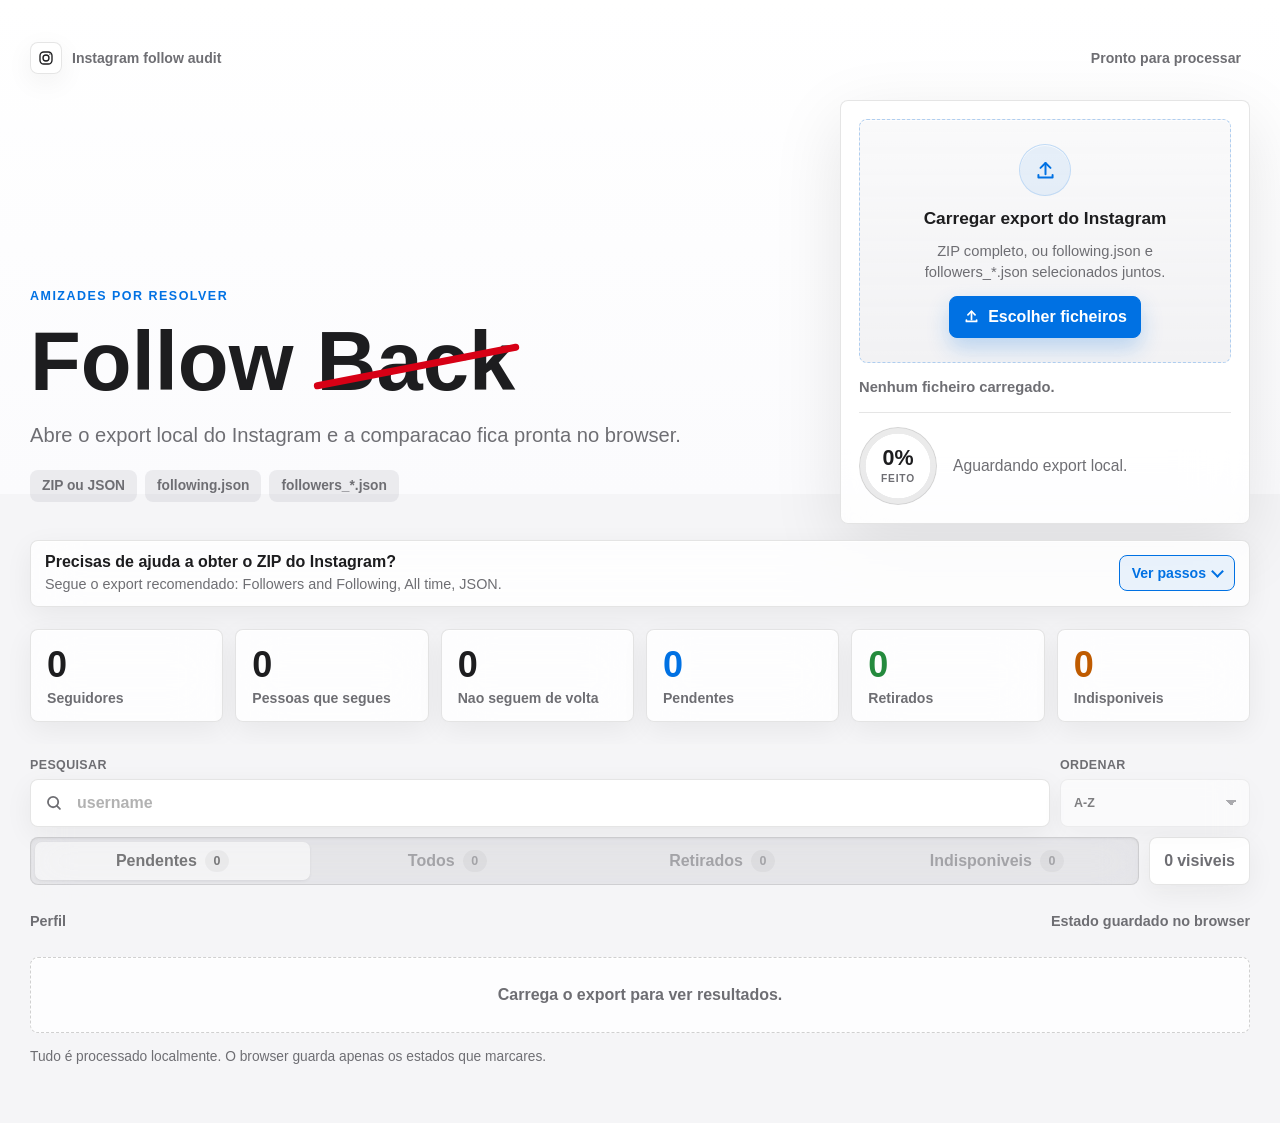
==== index.html @ 27527a2c "Refactor code structure for improved readability and maintainability" ====
<!doctype html>
<html lang="pt">
<head>
  <meta charset="utf-8">
  <meta name="viewport" content="width=device-width, initial-scale=1">
  <title>Nao me seguem de volta</title>
  <style>
    :root {
      color-scheme: light;
      --bg: #f5f5f7;
      --surface: rgba(255, 255, 255, 0.82);
      --surface-solid: #ffffff;
      --surface-soft: rgba(232, 232, 237, 0.58);
      --surface-control: rgba(118, 118, 128, 0.12);
      --text: #1d1d1f;
      --muted: #6e6e73;
      --soft: #86868b;
      --border: rgba(0, 0, 0, 0.1);
      --border-strong: rgba(0, 0, 0, 0.18);
      --accent: #0071e3;
      --accent-strong: #005bbd;
      --done: #248a3d;
      --warning: #bf5b00;
      --danger: #d70015;
      --shadow: 0 22px 70px rgba(0, 0, 0, 0.1);
      --shadow-soft: 0 8px 28px rgba(0, 0, 0, 0.06);
      --shadow-control: inset 0 1px 0 rgba(255, 255, 255, 0.72);
      --radius: 8px;
      --progress: 0%;
    }

    * {
      box-sizing: border-box;
    }

    html {
      background: var(--bg);
    }

    body {
      margin: 0;
      background:
        linear-gradient(180deg, #ffffff 0%, #fbfbfd 44%, var(--bg) 340px),
        var(--bg);
      color: var(--text);
      font-family: -apple-system, BlinkMacSystemFont, "Segoe UI", sans-serif;
      text-rendering: optimizeLegibility;
      -webkit-font-smoothing: antialiased;
    }

    main {
      width: min(1220px, calc(100% - 36px));
      margin: 0 auto;
      padding: 24px 0 56px;
    }

    button,
    input,
    select {
      font: inherit;
    }

    button,
    a,
    input,
    select {
      -webkit-tap-highlight-color: transparent;
    }

    button:disabled,
    input:disabled,
    select:disabled {
      cursor: not-allowed;
      opacity: 0.55;
    }

    :focus-visible {
      outline: 3px solid rgba(0, 113, 227, 0.3);
      outline-offset: 3px;
    }

    header {
      display: grid;
      gap: 26px;
      padding: 18px 0 16px;
    }

    h1 {
      max-width: 820px;
      margin: 0;
      font-size: clamp(2.7rem, 6.5vw, 5.8rem);
      font-weight: 800;
      line-height: 0.94;
      letter-spacing: 0;
    }

    .crossed-title {
      position: relative;
      display: inline-block;
      isolation: isolate;
    }

    .crossed-title::after {
      position: absolute;
      left: -0.06em;
      right: -0.06em;
      top: 52%;
      z-index: 1;
      height: 0.08em;
      border-radius: 999px;
      background: var(--danger);
      content: "";
      transform: rotate(-11deg);
      transform-origin: center;
    }

    .topbar {
      display: flex;
      align-items: center;
      justify-content: space-between;
      gap: 14px;
      color: var(--muted);
      font-size: 0.88rem;
      font-weight: 650;
    }

    .brand {
      display: inline-flex;
      align-items: center;
      gap: 10px;
      min-width: 0;
    }

    .brand-mark {
      width: 32px;
      height: 32px;
      display: grid;
      place-items: center;
      border: 1px solid var(--border);
      border-radius: var(--radius);
      background: var(--surface);
      box-shadow: var(--shadow-control), var(--shadow-soft);
      backdrop-filter: blur(24px) saturate(1.35);
      -webkit-backdrop-filter: blur(24px) saturate(1.35);
    }

    .brand-mark svg,
    .input-shell svg,
    .checkmark svg,
    .icon-button svg,
    .upload-glyph svg,
    .upload-button svg {
      fill: none;
      stroke: currentColor;
      stroke-linecap: round;
      stroke-linejoin: round;
    }

    .brand-mark svg {
      width: 18px;
      height: 18px;
      stroke-width: 1.8;
      color: var(--text);
    }

    .generated {
      min-height: 30px;
      display: inline-flex;
      align-items: center;
      border: 1px solid transparent;
      border-radius: var(--radius);
      padding: 0 8px;
      background: transparent;
      white-space: nowrap;
    }

    .hero-grid {
      display: grid;
      grid-template-columns: minmax(0, 1fr) minmax(320px, 410px);
      gap: 30px;
      align-items: stretch;
    }

    .hero-copy {
      min-width: 0;
      display: grid;
      align-content: end;
      gap: 20px;
      padding: 22px 0;
    }

    .eyebrow {
      margin: 0;
      color: var(--accent);
      font-size: 0.78rem;
      font-weight: 800;
      letter-spacing: 0.12em;
      text-transform: uppercase;
    }

    .subtitle {
      max-width: 700px;
      margin: 0;
      color: var(--muted);
      font-size: clamp(1.05rem, 2vw, 1.26rem);
      line-height: 1.45;
    }

    .source-strip {
      display: flex;
      flex-wrap: wrap;
      gap: 8px;
    }

    .source-pill {
      display: inline-flex;
      align-items: center;
      min-height: 32px;
      border: 1px solid transparent;
      border-radius: var(--radius);
      padding: 0 11px;
      background: var(--surface-control);
      color: var(--muted);
      font-size: 0.86rem;
      font-weight: 700;
    }

    .upload-panel {
      display: grid;
      gap: 14px;
      align-content: center;
      border: 1px solid var(--border);
      border-radius: var(--radius);
      padding: 18px;
      background: var(--surface);
      box-shadow: var(--shadow-control), var(--shadow);
      backdrop-filter: blur(30px) saturate(1.35);
      -webkit-backdrop-filter: blur(30px) saturate(1.35);
    }

    .upload-zone {
      position: relative;
      overflow: hidden;
      display: grid;
      place-items: center;
      gap: 12px;
      min-height: 212px;
      border: 1.5px dashed rgba(0, 113, 227, 0.28);
      border-radius: var(--radius);
      padding: 24px;
      background: var(--surface-soft);
      text-align: center;
      box-shadow: var(--shadow-control);
      transition: border-color 160ms ease, background 160ms ease, transform 160ms ease;
    }

    .upload-zone::after {
      position: absolute;
      inset: 0;
      pointer-events: none;
      content: "";
      background: linear-gradient(180deg, rgba(255, 255, 255, 0.58), rgba(255, 255, 255, 0));
    }

    .upload-zone > * {
      position: relative;
      z-index: 1;
    }

    .upload-zone:hover {
      transform: translateY(-1px);
      border-color: rgba(0, 113, 227, 0.44);
    }

    .upload-zone.dragging {
      border-color: var(--accent);
      background: rgba(0, 113, 227, 0.09);
    }

    .upload-glyph {
      width: 52px;
      height: 52px;
      display: grid;
      place-items: center;
      border: 1px solid rgba(0, 113, 227, 0.16);
      border-radius: 50%;
      background: rgba(0, 113, 227, 0.08);
      color: var(--accent);
      box-shadow: var(--shadow-control);
    }

    .upload-glyph svg {
      width: 25px;
      height: 25px;
      stroke-width: 1.9;
    }

    .upload-title {
      margin: 0;
      color: var(--text);
      font-size: 1.08rem;
      font-weight: 760;
    }

    .upload-note,
    .upload-status {
      margin: 0;
      color: var(--muted);
      font-size: 0.92rem;
      line-height: 1.45;
    }

    .upload-note {
      max-width: 300px;
    }

    .upload-status {
      min-height: 20px;
      font-weight: 700;
    }

    .upload-status.success {
      color: var(--done);
    }

    .upload-status.error {
      color: var(--danger);
    }

    .upload-button,
    .icon-button {
      min-height: 42px;
      display: inline-flex;
      align-items: center;
      justify-content: center;
      gap: 8px;
      border: 1px solid var(--border);
      border-radius: var(--radius);
      padding: 0 13px;
      background: var(--surface-solid);
      color: var(--muted);
      font-weight: 760;
      text-decoration: none;
      cursor: pointer;
      white-space: nowrap;
      transition: transform 150ms ease, background 150ms ease, border-color 150ms ease, color 150ms ease;
    }

    .upload-button.primary,
    .icon-button.primary {
      border-color: var(--accent);
      background: var(--accent);
      color: #ffffff;
      box-shadow: 0 10px 22px rgba(0, 113, 227, 0.24);
    }

    .upload-button:hover,
    .icon-button:hover {
      transform: translateY(-1px);
    }

    .upload-button.primary:hover,
    .upload-button.primary:focus,
    .icon-button.primary:hover,
    .icon-button.primary:focus {
      border-color: var(--accent-strong);
      background: var(--accent-strong);
    }

    .upload-button svg,
    .icon-button svg {
      width: 17px;
      height: 17px;
      stroke-width: 2;
    }

    .file-input {
      position: absolute;
      width: 1px;
      height: 1px;
      overflow: hidden;
      clip: rect(0 0 0 0);
      white-space: nowrap;
    }

    .progress-panel {
      display: grid;
      grid-template-columns: auto 1fr;
      gap: 16px;
      align-items: center;
      border-top: 1px solid var(--border);
      padding-top: 14px;
    }

    .progress-panel .subtitle {
      max-width: 240px;
      font-size: 0.98rem;
      line-height: 1.4;
    }

    .progress-ring {
      width: 78px;
      aspect-ratio: 1;
      display: grid;
      place-items: center;
      border-radius: 50%;
      background:
        radial-gradient(circle at center, var(--surface-solid) 0 58%, transparent 59%),
        conic-gradient(var(--accent) var(--progress), rgba(0, 0, 0, 0.08) 0);
      box-shadow: inset 0 0 0 1px var(--border);
    }

    .progress-ring strong {
      display: block;
      font-size: 1.34rem;
      line-height: 1;
      text-align: center;
    }

    .progress-ring span {
      display: block;
      margin-top: 4px;
      color: var(--muted);
      font-size: 0.64rem;
      font-weight: 800;
      text-align: center;
      text-transform: uppercase;
      letter-spacing: 0.08em;
    }

    .export-guide {
      margin: 0 0 22px;
      border: 1px solid var(--border);
      border-radius: var(--radius);
      background: var(--surface);
      box-shadow: var(--shadow-control), var(--shadow-soft);
      backdrop-filter: blur(24px) saturate(1.35);
      -webkit-backdrop-filter: blur(24px) saturate(1.35);
    }

    .export-guide[open] {
      box-shadow: var(--shadow-control), var(--shadow);
    }

    .guide-summary {
      display: grid;
      grid-template-columns: 1fr auto;
      gap: 16px;
      align-items: center;
      min-height: 54px;
      padding: 11px 14px;
      cursor: pointer;
      list-style: none;
    }

    .guide-summary::marker {
      content: "";
    }

    .guide-summary::-webkit-details-marker {
      display: none;
    }

    .guide-summary-title {
      display: grid;
      gap: 4px;
      min-width: 0;
    }

    .guide-summary-title strong {
      color: var(--text);
      font-size: 1rem;
      line-height: 1.2;
    }

    .guide-summary-title span {
      color: var(--muted);
      font-size: 0.9rem;
      line-height: 1.35;
    }

    .guide-toggle {
      display: inline-flex;
      align-items: center;
      justify-content: center;
      gap: 7px;
      min-height: 36px;
      border: 1px solid var(--accent);
      border-radius: var(--radius);
      padding: 0 12px;
      background: rgba(0, 113, 227, 0.08);
      color: var(--accent);
      font-size: 0.88rem;
      font-weight: 800;
      white-space: nowrap;
    }

    .guide-toggle::after {
      width: 7px;
      height: 7px;
      border-right: 2px solid currentColor;
      border-bottom: 2px solid currentColor;
      content: "";
      transform: translateY(-2px) rotate(45deg);
      transition: transform 160ms ease;
    }

    .export-guide[open] .guide-toggle::after {
      transform: translateY(2px) rotate(225deg);
    }

    .guide-toggle .when-open,
    .export-guide[open] .guide-toggle .when-closed {
      display: none;
    }

    .export-guide[open] .guide-toggle .when-open {
      display: inline;
    }

    .guide-content {
      display: grid;
      grid-template-columns: minmax(220px, 0.52fr) minmax(0, 1fr);
      gap: 18px;
      align-items: start;
      border-top: 1px solid var(--border);
      padding: 18px;
    }

    .guide-intro {
      display: grid;
      gap: 12px;
    }

    .guide-intro h2 {
      margin: 0;
      color: var(--text);
      font-size: clamp(1.25rem, 2vw, 1.7rem);
      line-height: 1.12;
      letter-spacing: 0;
    }

    .guide-intro p:not(.eyebrow) {
      margin: 0;
      color: var(--muted);
      font-size: 0.96rem;
      line-height: 1.45;
    }

    .guide-badges {
      display: flex;
      flex-wrap: wrap;
      gap: 8px;
      margin-top: 2px;
    }

    .guide-badges span {
      border: 1px solid var(--border);
      border-radius: 7px;
      background: var(--surface-control);
      color: var(--text);
      font-family: inherit;
      font-weight: 760;
    }

    .guide-badges span {
      display: inline-flex;
      align-items: center;
      min-height: 30px;
      padding: 0 10px;
      font-size: 0.82rem;
    }

    .guide-steps code {
      padding: 0;
      background: transparent;
      color: var(--text);
      font-family: inherit;
      font-weight: 800;
      line-height: inherit;
    }

    .guide-steps {
      list-style: none;
      counter-reset: export-step;
      margin: 0;
      padding: 0;
      display: grid;
      grid-template-columns: repeat(2, minmax(0, 1fr));
      gap: 8px;
    }

    .guide-steps li {
      counter-increment: export-step;
      min-width: 0;
      display: flex;
      gap: 10px;
      align-items: start;
      border: 1px solid var(--border);
      border-radius: var(--radius);
      padding: 11px;
      background: var(--surface-solid);
      color: var(--text);
      font-size: 0.92rem;
      line-height: 1.42;
      box-shadow: var(--shadow-control);
    }

    .guide-steps li > span {
      min-width: 0;
      flex: 1;
    }

    .guide-steps li::before {
      flex: 0 0 auto;
      width: 30px;
      aspect-ratio: 1;
      display: grid;
      place-items: center;
      border-radius: 50%;
      background: rgba(0, 113, 227, 0.1);
      color: var(--accent);
      content: counter(export-step, decimal-leading-zero);
      font-size: 0.72rem;
      font-weight: 850;
      line-height: 1;
    }

    .stats {
      display: grid;
      grid-template-columns: repeat(6, minmax(0, 1fr));
      gap: 12px;
      margin: 10px 0 22px;
    }

    .stat {
      border: 1px solid var(--border);
      border-radius: var(--radius);
      padding: 15px 16px;
      background: var(--surface);
      box-shadow: var(--shadow-control), var(--shadow-soft);
      backdrop-filter: blur(24px) saturate(1.35);
      -webkit-backdrop-filter: blur(24px) saturate(1.35);
    }

    .stat strong {
      display: block;
      font-size: clamp(1.55rem, 3vw, 2.25rem);
      line-height: 1.1;
      letter-spacing: 0;
    }

    .stat span {
      display: block;
      margin-top: 6px;
      color: var(--muted);
      font-size: 0.88rem;
      font-weight: 700;
    }

    .stat.pending strong {
      color: var(--accent);
    }

    .stat.done strong {
      color: var(--done);
    }

    .stat.unavailable strong {
      color: var(--warning);
    }

    .workbench {
      display: grid;
      gap: 14px;
    }

    .toolbar {
      position: sticky;
      top: 0;
      z-index: 10;
      display: grid;
      grid-template-columns: minmax(240px, 1fr) minmax(150px, 190px);
      gap: 10px;
      align-items: end;
      padding: 14px 0;
      background: rgba(245, 245, 247, 0.8);
      backdrop-filter: blur(24px) saturate(1.3);
      -webkit-backdrop-filter: blur(24px) saturate(1.3);
    }

    label {
      min-width: 0;
      display: flex;
      flex-direction: column;
      gap: 7px;
      color: var(--muted);
      font-size: 0.78rem;
      font-weight: 760;
      letter-spacing: 0.03em;
      text-transform: uppercase;
    }

    .input-shell,
    select {
      width: 100%;
      min-height: 48px;
      border: 1px solid var(--border);
      border-radius: var(--radius);
      background: var(--surface-solid);
      box-shadow: var(--shadow-control), var(--shadow-soft);
    }

    .input-shell {
      display: grid;
      grid-template-columns: 22px 1fr;
      gap: 10px;
      align-items: center;
      padding: 0 14px;
    }

    .input-shell svg {
      width: 18px;
      height: 18px;
      stroke-width: 2;
      color: var(--muted);
    }

    input {
      min-width: 0;
      width: 100%;
      min-height: auto;
      border: 0;
      padding: 0;
      background: transparent;
      color: var(--text);
      font-size: 1rem;
      outline: none;
    }

    select {
      appearance: none;
      padding: 0 34px 0 13px;
      color: var(--text);
      background-image:
        linear-gradient(45deg, transparent 50%, var(--muted) 50%),
        linear-gradient(135deg, var(--muted) 50%, transparent 50%);
      background-position:
        calc(100% - 18px) 20px,
        calc(100% - 12px) 20px;
      background-size: 6px 6px, 6px 6px;
      background-repeat: no-repeat;
      font-weight: 750;
      outline: none;
    }

    .input-shell:focus-within,
    select:focus {
      border-color: var(--accent);
      box-shadow: 0 0 0 4px rgba(0, 113, 227, 0.16), var(--shadow-control);
    }

    .filter-bar {
      grid-column: 1 / -1;
      display: grid;
      grid-template-columns: 1fr auto;
      gap: 10px;
      align-items: center;
    }

    .view-tabs {
      min-width: 0;
      display: grid;
      grid-template-columns: repeat(4, minmax(0, 1fr));
      min-height: 48px;
      padding: 4px;
      border: 1px solid var(--border);
      border-radius: var(--radius);
      background: var(--surface-control);
      box-shadow: inset 0 1px 2px rgba(0, 0, 0, 0.05);
      backdrop-filter: blur(20px) saturate(1.25);
      -webkit-backdrop-filter: blur(20px) saturate(1.25);
    }

    .view-tab {
      min-width: 0;
      display: flex;
      align-items: center;
      justify-content: center;
      gap: 8px;
      border: 0;
      border-radius: 7px;
      padding: 0 10px;
      background: transparent;
      color: var(--muted);
      font-weight: 760;
      cursor: pointer;
      transition: background 140ms ease, color 140ms ease, box-shadow 140ms ease;
    }

    .view-tab strong {
      min-width: 24px;
      min-height: 22px;
      display: inline-flex;
      align-items: center;
      justify-content: center;
      border-radius: 999px;
      padding: 0 7px;
      background: rgba(0, 0, 0, 0.07);
      color: inherit;
      font-size: 0.78rem;
      line-height: 1;
    }

    .view-tab.active {
      background: var(--surface-solid);
      color: var(--text);
      box-shadow: 0 1px 3px rgba(0, 0, 0, 0.12);
    }

    .visible-count {
      align-self: stretch;
      min-height: 48px;
      display: inline-flex;
      align-items: center;
      justify-content: center;
      gap: 4px;
      white-space: nowrap;
      border: 1px solid var(--border);
      border-radius: var(--radius);
      padding: 0 14px;
      background: var(--surface-solid);
      color: var(--muted);
      font-weight: 760;
      box-shadow: var(--shadow-control), var(--shadow-soft);
    }

    .list-header {
      display: flex;
      align-items: center;
      justify-content: space-between;
      gap: 14px;
      color: var(--muted);
      font-size: 0.9rem;
      font-weight: 700;
    }

    .list-header span {
      white-space: nowrap;
    }

    .user-list {
      list-style: none;
      margin: 0;
      padding: 0;
      display: grid;
      gap: 8px;
    }

    .user-card {
      display: grid;
      grid-template-columns: 34px 48px minmax(0, 1fr) auto;
      gap: 12px;
      align-items: center;
      min-height: 78px;
      padding: 13px;
      background: var(--surface);
      border: 1px solid var(--border);
      border-radius: var(--radius);
      box-shadow: var(--shadow-control), var(--shadow-soft);
      backdrop-filter: blur(22px) saturate(1.35);
      -webkit-backdrop-filter: blur(22px) saturate(1.35);
      transition: border-color 160ms ease, background 160ms ease, transform 160ms ease, opacity 160ms ease, box-shadow 160ms ease;
    }

    .user-card:hover {
      border-color: var(--border-strong);
      transform: translateY(-1px);
      box-shadow: var(--shadow-control), 0 14px 34px rgba(0, 0, 0, 0.08);
    }

    .user-card[hidden] {
      display: none;
    }

    .user-card.done,
    .user-card.unavailable {
      background: rgba(248, 248, 250, 0.78);
      opacity: 0.78;
    }

    .done-check {
      position: relative;
      width: 28px;
      height: 28px;
      display: grid;
      place-items: center;
      cursor: pointer;
    }

    .done-check input {
      position: absolute;
      inset: 0;
      opacity: 0;
      cursor: pointer;
    }

    .checkmark {
      width: 28px;
      height: 28px;
      display: grid;
      place-items: center;
      border: 1.5px solid var(--border-strong);
      border-radius: 50%;
      background: var(--surface-solid);
      color: transparent;
      transition: all 160ms ease;
    }

    .checkmark svg {
      width: 18px;
      height: 18px;
      stroke-width: 2.5;
    }

    .done-check input:checked + .checkmark {
      border-color: var(--done);
      background: var(--done);
      color: #ffffff;
    }

    .avatar {
      width: 48px;
      height: 48px;
      display: grid;
      place-items: center;
      border: 1px solid hsla(var(--avatar-hue), 62%, 36%, 0.18);
      border-radius: 50%;
      background:
        linear-gradient(180deg, hsla(var(--avatar-hue), 84%, 95%, 1), hsla(var(--avatar-hue), 68%, 88%, 1));
      color: hsl(var(--avatar-hue), 58%, 30%);
      font-weight: 800;
      box-shadow: inset 0 1px 0 rgba(255, 255, 255, 0.78);
    }

    .user-main {
      min-width: 0;
      display: grid;
      gap: 6px;
    }

    .username-row,
    .meta-row {
      min-width: 0;
      display: flex;
      align-items: center;
      gap: 8px;
    }

    .user-main a {
      min-width: 0;
      overflow-wrap: anywhere;
      color: var(--text);
      font-size: 1.04rem;
      font-weight: 760;
      text-decoration: none;
    }

    .user-main a:hover,
    .user-main a:focus {
      color: var(--accent);
      text-decoration: underline;
    }

    .user-card.done .user-main a,
    .user-card.unavailable .user-main a {
      color: var(--muted);
      text-decoration: line-through;
    }

    .meta-row {
      color: var(--muted);
      font-size: 0.88rem;
      font-weight: 600;
    }

    .meta-dot {
      width: 4px;
      height: 4px;
      flex: 0 0 auto;
      border-radius: 50%;
      background: var(--soft);
    }

    .user-main .status-pill {
      flex: 0 0 auto;
      min-height: 24px;
      display: inline-flex;
      align-items: center;
      justify-content: center;
      border-radius: 999px;
      padding: 0 9px;
      background: rgba(0, 113, 227, 0.1);
      color: var(--accent);
      font-size: 0.76rem;
      font-weight: 760;
    }

    .user-card.done .user-main .status-pill {
      background: rgba(36, 138, 61, 0.12);
      color: var(--done);
    }

    .user-card.unavailable .user-main .status-pill {
      background: rgba(191, 91, 0, 0.12);
      color: var(--warning);
    }

    .actions {
      display: flex;
      justify-content: flex-end;
      gap: 8px;
    }

    .icon-button.ghost:hover,
    .icon-button.ghost:focus {
      border-color: var(--accent);
      color: var(--accent);
      background: rgba(0, 113, 227, 0.08);
    }

    .user-card.unavailable .unavailable-button {
      border-color: rgba(191, 91, 0, 0.3);
      background: rgba(255, 248, 230, 0.9);
      color: var(--warning);
    }

    .empty {
      margin: 0;
      padding: 28px;
      border: 1px dashed var(--border-strong);
      border-radius: var(--radius);
      background: var(--surface);
      color: var(--muted);
      font-weight: 700;
      text-align: center;
      box-shadow: var(--shadow-control);
    }

    .footnote {
      margin: 0;
      color: var(--muted);
      font-size: 0.86rem;
      line-height: 1.45;
    }

    @media (prefers-color-scheme: dark) {
      :root {
        color-scheme: dark;
        --bg: #101012;
        --surface: rgba(30, 30, 32, 0.82);
        --surface-solid: #1f1f22;
        --surface-soft: rgba(58, 58, 60, 0.55);
        --surface-control: rgba(118, 118, 128, 0.24);
        --text: #f4f6f8;
        --muted: #a1a1a6;
        --soft: #77777d;
        --border: rgba(255, 255, 255, 0.12);
        --border-strong: rgba(255, 255, 255, 0.22);
        --accent: #2997ff;
        --accent-strong: #0a84ff;
        --done: #32d583;
        --warning: #fdb022;
        --danger: #ff8a80;
        --shadow: 0 18px 55px rgba(0, 0, 0, 0.38);
        --shadow-soft: 0 8px 24px rgba(0, 0, 0, 0.26);
        --shadow-control: inset 0 1px 0 rgba(255, 255, 255, 0.08);
      }

      body {
        background:
          linear-gradient(180deg, #1c1c1e 0%, var(--bg) 300px),
          var(--bg);
      }

      .upload-zone::after {
        background: linear-gradient(180deg, rgba(255, 255, 255, 0.06), rgba(255, 255, 255, 0));
      }

      .toolbar {
        background: rgba(16, 16, 18, 0.82);
      }

      .view-tabs {
        background: var(--surface-control);
      }

      .progress-ring {
        background:
          radial-gradient(circle at center, var(--surface-solid) 0 58%, transparent 59%),
          conic-gradient(var(--accent) var(--progress), rgba(255, 255, 255, 0.14) 0);
      }

      .upload-zone.dragging {
        background: rgba(41, 151, 255, 0.12);
      }

      .user-card.done,
      .user-card.unavailable {
        background: rgba(33, 33, 36, 0.84);
      }

      .icon-button.ghost:hover,
      .icon-button.ghost:focus {
        background: rgba(41, 151, 255, 0.12);
      }
    }

    @media (prefers-reduced-motion: reduce) {
      *,
      *::before,
      *::after {
        scroll-behavior: auto !important;
        transition-duration: 0.001ms !important;
        animation-duration: 0.001ms !important;
      }
    }

    @media (max-width: 940px) {
      .hero-grid {
        grid-template-columns: 1fr;
      }

      .guide-content {
        grid-template-columns: 1fr;
      }

      .stats {
        grid-template-columns: repeat(3, minmax(0, 1fr));
      }
    }

    @media (max-width: 720px) {
      main {
        width: min(100% - 22px, 1220px);
        padding-top: 12px;
      }

      .topbar {
        align-items: flex-start;
        flex-direction: column;
      }

      .hero-copy {
        padding: 8px 0;
      }

      h1 {
        font-size: clamp(2.45rem, 15vw, 4.5rem);
      }

      .guide-steps {
        grid-template-columns: 1fr;
      }

      .guide-summary {
        grid-template-columns: 1fr;
        gap: 10px;
      }

      .guide-toggle {
        justify-self: start;
      }

      .stats {
        grid-template-columns: repeat(2, minmax(0, 1fr));
      }

      .toolbar {
        grid-template-columns: 1fr;
        padding-top: 10px;
      }

      .filter-bar {
        grid-template-columns: 1fr;
      }

      .view-tabs {
        overflow: visible;
        grid-template-columns: repeat(2, minmax(0, 1fr));
        min-height: auto;
      }

      .view-tab {
        min-height: 42px;
      }

      .user-card {
        grid-template-columns: 34px 44px minmax(0, 1fr);
        align-items: start;
      }

      .actions {
        grid-column: 1 / -1;
        display: grid;
        grid-template-columns: 1fr 1fr;
      }

      .icon-button {
        width: 100%;
      }

      .meta-row {
        flex-wrap: wrap;
      }
    }

    @media (max-width: 430px) {
      .stats {
        grid-template-columns: 1fr;
      }

      .progress-panel {
        grid-template-columns: 1fr;
      }

      .progress-ring {
        margin: 0 auto;
      }

      .progress-panel .subtitle {
        max-width: none;
        text-align: center;
      }

      .user-card {
        grid-template-columns: 32px 1fr;
      }

      .avatar {
        display: none;
      }

      .user-main {
        grid-column: 2;
      }
    }
  </style>
</head>
<body>
  <main>
    <header>
      <div class="topbar">
        <div class="brand">
          <span class="brand-mark" aria-hidden="true">
            <svg viewBox="0 0 24 24" focusable="false">
              <rect x="4" y="4" width="16" height="16" rx="5"></rect>
              <circle cx="12" cy="12" r="4"></circle>
              <path d="M17.2 6.8h.01"></path>
            </svg>
          </span>
          <span>Instagram follow audit</span>
        </div>
        <span class="generated" id="generatedAt">Pronto para processar</span>
      </div>

      <section class="hero-grid" aria-label="Resumo principal">
        <div class="hero-copy">
          <p class="eyebrow">Amizades por resolver</p>
          <h1>Follow <span class="crossed-title">Back</span></h1>
          <p class="subtitle">Abre o export local do Instagram e a comparacao fica pronta no browser.</p>
          <div class="source-strip" id="sourceStrip" aria-label="Ficheiros usados">
            <span class="source-pill">ZIP ou JSON</span>
            <span class="source-pill">following.json</span>
            <span class="source-pill">followers_*.json</span>
          </div>
        </div>

        <aside class="upload-panel" aria-label="Upload local">
          <div class="upload-zone" id="dropZone">
            <input class="file-input" id="fileInput" type="file" accept=".zip,.json,application/json,application/zip,application/x-zip-compressed" multiple>
            <span class="upload-glyph" aria-hidden="true">
              <svg viewBox="0 0 24 24" focusable="false">
                <path d="M12 15.5V4.8"></path>
                <path d="m7.2 9.5 4.8-4.7 4.8 4.7"></path>
                <path d="M5.2 16.2v2.6h13.6v-2.6"></path>
              </svg>
            </span>
            <p class="upload-title">Carregar export do Instagram</p>
            <p class="upload-note">ZIP completo, ou following.json e followers_*.json selecionados juntos.</p>
            <button class="upload-button primary" id="uploadButton" type="button">
              <svg viewBox="0 0 20 20" aria-hidden="true" focusable="false">
                <path d="M10 13.5V3.8"></path>
                <path d="m5.8 8 4.2-4.2L14.2 8"></path>
                <path d="M4 14.2v1.6h12v-1.6"></path>
              </svg>
              <span>Escolher ficheiros</span>
            </button>
          </div>
          <p class="upload-status" id="uploadStatus" aria-live="polite">Nenhum ficheiro carregado.</p>
          <div class="progress-panel" aria-label="Progresso">
            <div class="progress-ring" aria-hidden="true">
              <div>
                <strong id="progressPercent">0%</strong>
                <span>feito</span>
              </div>
            </div>
            <p class="subtitle" id="progressText">Aguardando export local.</p>
          </div>
        </aside>
      </section>
    </header>

    <details class="export-guide">
      <summary class="guide-summary">
        <span class="guide-summary-title">
          <strong>Precisas de ajuda a obter o ZIP do Instagram?</strong>
          <span>Segue o export recomendado: Followers and Following, All time, JSON.</span>
        </span>
        <span class="guide-toggle" aria-hidden="true">
          <span class="when-closed">Ver passos</span>
          <span class="when-open">Fechar</span>
        </span>
      </summary>

      <div class="guide-content">
        <div class="guide-intro">
          <p class="eyebrow">Guia rapido</p>
          <h2>Como obter os dados do Instagram</h2>
          <p>O ficheiro ideal e um ZIP em JSON com apenas seguidores e pessoas que segues.</p>
          <div class="guide-badges" aria-label="Opcoes recomendadas">
            <span>Followers and Following</span>
            <span>All time</span>
            <span>JSON</span>
            <span>.zip</span>
          </div>
        </div>

        <ol class="guide-steps">
          <li><span>Abre o Instagram</span></li>
          <li><span>Vai a <code>Settings</code></span></li>
          <li><span>Entra em <code>Accounts Centre</code></span></li>
          <li><span>Entra em <code>Your information and permissions</code></span></li>
          <li><span>Escolhe <code>Export your information</code></span></li>
          <li><span>Escolhe <code>Create export</code></span></li>
          <li><span>Seleciona a tua conta</span></li>
          <li><span>Seleciona <code>Export to device</code></span></li>
          <li><span>Em <code>Customise information</code>, deixa so <code>Followers and Following</code></span></li>
          <li><span>Em <code>Date range</code>, escolhe <code>All time</code></span></li>
          <li><span>Escolhe o formato <code>JSON</code></span></li>
          <li><span>Descarrega o ficheiro <code>.zip</code></span></li>
        </ol>
      </div>
    </details>

    <section class="stats" aria-label="Resumo">
      <div class="stat">
        <strong id="followersCount">0</strong>
        <span>Seguidores</span>
      </div>
      <div class="stat">
        <strong id="followingCount">0</strong>
        <span>Pessoas que segues</span>
      </div>
      <div class="stat">
        <strong id="resultCount">0</strong>
        <span>Nao seguem de volta</span>
      </div>
      <div class="stat pending">
        <strong id="pendingCount">0</strong>
        <span>Pendentes</span>
      </div>
      <div class="stat done">
        <strong id="doneCount">0</strong>
        <span>Retirados</span>
      </div>
      <div class="stat unavailable">
        <strong id="unavailableCount">0</strong>
        <span>Indisponiveis</span>
      </div>
    </section>

    <section class="workbench" aria-label="Lista de perfis">
      <div class="toolbar">
        <label for="search">
          Pesquisar
          <span class="input-shell">
            <svg viewBox="0 0 20 20" aria-hidden="true" focusable="false">
              <circle cx="9" cy="9" r="5.7"></circle>
              <path d="m13.2 13.2 3.4 3.4"></path>
            </svg>
            <input id="search" type="search" placeholder="username" autocomplete="off" disabled>
          </span>
        </label>

        <label for="sort">
          Ordenar
          <select id="sort" disabled>
            <option value="username">A-Z</option>
            <option value="recent">Mais recentes</option>
            <option value="oldest">Mais antigos</option>
          </select>
        </label>

        <div class="filter-bar">
          <div class="view-tabs" role="tablist" aria-label="Filtro de estado">
            <button class="view-tab active" type="button" role="tab" aria-selected="true" data-filter="pending" disabled>
              <span>Pendentes</span>
              <strong id="filterPendingCount">0</strong>
            </button>
            <button class="view-tab" type="button" role="tab" aria-selected="false" data-filter="all" disabled>
              <span>Todos</span>
              <strong id="filterAllCount">0</strong>
            </button>
            <button class="view-tab" type="button" role="tab" aria-selected="false" data-filter="done" disabled>
              <span>Retirados</span>
              <strong id="filterDoneCount">0</strong>
            </button>
            <button class="view-tab" type="button" role="tab" aria-selected="false" data-filter="unavailable" disabled>
              <span>Indisponiveis</span>
              <strong id="filterUnavailableCount">0</strong>
            </button>
          </div>
          <div class="visible-count" aria-live="polite"><span id="visibleCount">0</span> visiveis</div>
        </div>
      </div>

      <div class="list-header">
        <span>Perfil</span>
        <span>Estado guardado no browser</span>
      </div>

      <ol class="user-list" id="userList"></ol>

      <p class="empty" id="emptyState">Carrega o export para ver resultados.</p>
      <p class="footnote" id="footnote">Tudo é processado localmente. O browser guarda apenas os estados que marcares.</p>
    </section>
  </main>

  <script src="vendor/fflate.min.js"></script>
  <script>
    const DELETED_USERNAME_PREFIX = "__deleted__";
    const IG_IGNORED_PATHS = new Set(["accounts", "explore", "p", "reel", "stories", "_u"]);
    const storageKey = "naoMeSeguemEstados:v2";

    const fileInput = document.getElementById("fileInput");
    const uploadButton = document.getElementById("uploadButton");
    const dropZone = document.getElementById("dropZone");
    const uploadStatus = document.getElementById("uploadStatus");
    const generatedAt = document.getElementById("generatedAt");
    const sourceStrip = document.getElementById("sourceStrip");
    const search = document.getElementById("search");
    const sortSelect = document.getElementById("sort");
    const list = document.getElementById("userList");
    const tabs = Array.from(document.querySelectorAll(".view-tab"));
    const visibleCount = document.getElementById("visibleCount");
    const followersCount = document.getElementById("followersCount");
    const followingCount = document.getElementById("followingCount");
    const resultCount = document.getElementById("resultCount");
    const pendingCount = document.getElementById("pendingCount");
    const doneCount = document.getElementById("doneCount");
    const unavailableCount = document.getElementById("unavailableCount");
    const filterPendingCount = document.getElementById("filterPendingCount");
    const filterAllCount = document.getElementById("filterAllCount");
    const filterDoneCount = document.getElementById("filterDoneCount");
    const filterUnavailableCount = document.getElementById("filterUnavailableCount");
    const progressPercent = document.getElementById("progressPercent");
    const progressText = document.getElementById("progressText");
    const emptyState = document.getElementById("emptyState");
    const footnote = document.getElementById("footnote");
    const root = document.documentElement;

    let activeFilter = "pending";
    let savedState = readState();
    let cards = [];
    let totalResultCount = 0;

    function readState() {
      try {
        const value = JSON.parse(localStorage.getItem(storageKey));
        return value && typeof value === "object" ? value : {};
      } catch {
        return {};
      }
    }

    function writeState(state) {
      try {
        localStorage.setItem(storageKey, JSON.stringify(state));
      } catch {
        return;
      }
    }

    function setUploadStatus(message, tone) {
      uploadStatus.textContent = message;
      uploadStatus.classList.toggle("success", tone === "success");
      uploadStatus.classList.toggle("error", tone === "error");
    }

    function setControlsEnabled(enabled) {
      search.disabled = !enabled;
      sortSelect.disabled = !enabled;
      for (const tab of tabs) {
        tab.disabled = !enabled;
      }
    }

    function setSourcePills(labels) {
      sourceStrip.replaceChildren(...labels.map((label) => {
        const pill = document.createElement("span");
        pill.className = "source-pill";
        pill.textContent = label;
        return pill;
      }));
    }

    function fileBaseName(path) {
      return normalizePath(path).split("/").pop() || "";
    }

    function normalizePath(path) {
      return String(path || "").replace(/\\/g, "/").replace(/^\/+/, "");
    }

    function isZipFile(file) {
      const name = file.name.toLowerCase();
      return name.endsWith(".zip") || file.type === "application/zip" || file.type === "application/x-zip-compressed";
    }

    function isJsonFile(file) {
      return file.name.toLowerCase().endsWith(".json") || file.type === "application/json";
    }

    function isFollowersFileName(name) {
      return /^followers_\d+\.json$/i.test(name);
    }

    function isTargetInstagramJsonPath(path) {
      const normalized = normalizePath(path);
      const basename = fileBaseName(normalized);
      const isTargetName = basename.toLowerCase() === "following.json" || isFollowersFileName(basename);

      if (!isTargetName) {
        return false;
      }

      return normalized.includes("connections/followers_and_following/") ||
        normalized.includes("followers_and_following/") ||
        !normalized.includes("/");
    }

    async function filesFromUpload(fileList) {
      const files = Array.from(fileList || []);

      if (!files.length) {
        throw new Error("Nenhum ficheiro selecionado.");
      }

      const zipFiles = files.filter(isZipFile);
      if (zipFiles.length) {
        if (files.length !== 1) {
          throw new Error("Envia o ZIP sozinho, ou seleciona apenas ficheiros JSON.");
        }

        return filesFromZip(zipFiles[0]);
      }

      const jsonFiles = files.filter(isJsonFile);
      if (!jsonFiles.length) {
        throw new Error("Seleciona um ZIP do Instagram ou ficheiros JSON.");
      }

      if (jsonFiles.length !== files.length) {
        throw new Error("Remove ficheiros que nao sejam JSON.");
      }

      return Promise.all(jsonFiles.map(async (file) => ({
        path: file.webkitRelativePath || file.name,
        name: file.name,
        text: await file.text(),
      })));
    }

    async function filesFromZip(file) {
      if (!window.fflate || typeof window.fflate.unzipSync !== "function") {
        throw new Error("O leitor ZIP local nao carregou. Confirma que vendor/fflate.min.js existe.");
      }

      const bytes = new Uint8Array(await file.arrayBuffer());
      const entries = window.fflate.unzipSync(bytes, {
        filter(entry) {
          return isTargetInstagramJsonPath(entry.name);
        },
      });

      const jsonFiles = Object.entries(entries).map(([path, data]) => ({
        path,
        name: fileBaseName(path),
        text: window.fflate.strFromU8(data),
      }));

      if (!jsonFiles.length) {
        throw new Error("Nao encontrei following.json nem followers_*.json dentro do ZIP.");
      }

      return jsonFiles;
    }

    function parseJsonFile(file) {
      try {
        return JSON.parse(file.text);
      } catch {
        throw new Error(fileBaseName(file.path) + " nao e JSON valido.");
      }
    }

    function parseInstagramFiles(files) {
      const followingFiles = files.filter((file) => fileBaseName(file.path).toLowerCase() === "following.json");
      const followersFiles = files.filter((file) => isFollowersFileName(fileBaseName(file.path)));

      if (!followingFiles.length) {
        throw new Error("following.json nao encontrado.");
      }

      if (!followersFiles.length) {
        throw new Error("followers_*.json nao encontrado.");
      }

      const following = loadFollowing(parseJsonFile(followingFiles[0]));
      const followers = new Map();

      for (const file of followersFiles.sort((a, b) => normalizePath(a.path).localeCompare(normalizePath(b.path)))) {
        mergeUsers(followers, loadFollowers(parseJsonFile(file)));
      }

      const rawNotFollowingBack = Array.from(following.keys())
        .filter((username) => !followers.has(username))
        .sort((a, b) => a.localeCompare(b));
      const usernames = rawNotFollowingBack.filter((username) => !isProbablyUnavailable(username));
      const skippedUnavailableCount = rawNotFollowingBack.length - usernames.length;

      return {
        followersCount: followers.size,
        followingCount: following.size,
        users: usernames.map((username) => following.get(username)),
        skippedUnavailableCount,
        files: {
          following: followingFiles[0],
          followers: followersFiles,
        },
      };
    }

    function loadFollowers(data) {
      const followers = new Map();

      if (Array.isArray(data)) {
        mergeUsers(followers, extractUsersFromEntries(data));
      } else if (data && typeof data === "object") {
        for (const value of Object.values(data)) {
          mergeUsers(followers, extractUsersFromEntries(value));
        }
      }

      return followers;
    }

    function loadFollowing(data) {
      if (data && typeof data === "object" && !Array.isArray(data)) {
        return extractUsersFromEntries(data.relationships_following);
      }

      return extractUsersFromEntries(data);
    }

    function mergeUsers(target, source) {
      for (const [username, user] of source) {
        target.set(username, user);
      }
    }

    function extractUsersFromEntries(entries) {
      const users = new Map();

      if (!Array.isArray(entries)) {
        return users;
      }

      for (const entry of entries) {
        if (!entry || typeof entry !== "object") {
          continue;
        }

        const title = entry.title;
        const stringListData = entry.string_list_data;
        if (!Array.isArray(stringListData) || !stringListData.length) {
          continue;
        }

        for (const item of stringListData) {
          if (!item || typeof item !== "object") {
            continue;
          }

          const username = normalizeUsername(item.value, title, item.href);
          if (!username) {
            continue;
          }

          users.set(username, {
            username,
            href: profileUrl(username, item.href),
            timestamp: timestampFromItem(item),
          });
        }
      }

      return users;
    }

    function normalizeUsername(...values) {
      for (const value of values) {
        if (typeof value !== "string" || !value.trim()) {
          continue;
        }

        let raw = value.trim();
        if (raw.includes("instagram.com")) {
          raw = usernameFromUrl(raw) || "";
        }

        raw = raw.trim().replace(/^@+/, "").replace(/^\/+|\/+$/g, "");
        if (!raw) {
          continue;
        }

        raw = decodeUriComponentSafe(raw).split("?")[0].split("#")[0].replace(/^\/+|\/+$/g, "").toLowerCase();

        if (!raw || IG_IGNORED_PATHS.has(raw)) {
          continue;
        }

        return raw;
      }

      return null;
    }

    function usernameFromUrl(url) {
      try {
        const parsed = new URL(url.trim());
        if (!parsed.hostname.endsWith("instagram.com")) {
          return null;
        }

        const parts = parsed.pathname
          .split("/")
          .map((part) => decodeUriComponentSafe(part))
          .filter(Boolean);

        if (!parts.length) {
          return null;
        }

        if (parts[0] === "_u" && parts.length > 1) {
          return parts[1];
        }

        return parts[0];
      } catch {
        return null;
      }
    }

    function profileUrl(username, href) {
      if (typeof href === "string" && href.includes("instagram.com")) {
        const usernameFromHref = normalizeUsername(href);
        if (usernameFromHref === username) {
          return "https://www.instagram.com/" + encodeURIComponent(username) + "/";
        }
      }

      return "https://www.instagram.com/" + encodeURIComponent(username) + "/";
    }

    function timestampFromItem(item) {
      return Number.isInteger(item.timestamp) ? item.timestamp : null;
    }

    function decodeUriComponentSafe(value) {
      try {
        return decodeURIComponent(value);
      } catch {
        return value;
      }
    }

    function isProbablyUnavailable(username) {
      return username.startsWith(DELETED_USERNAME_PREFIX);
    }

    function avatarLabel(username) {
      for (const char of username) {
        if (/^[a-z0-9]$/i.test(char)) {
          return char.toUpperCase();
        }
      }

      return "#";
    }

    function avatarHue(username) {
      let total = 0;
      for (let index = 0; index < username.length; index += 1) {
        total += (index + 1) * username.charCodeAt(index);
      }
      return total % 360;
    }

    function formatDate(timestamp) {
      if (timestamp === null || timestamp === undefined) {
        return "Data desconhecida";
      }

      const date = new Date(timestamp * 1000);
      if (Number.isNaN(date.getTime())) {
        return "Data desconhecida";
      }

      return date.toLocaleDateString("pt-PT", {
        day: "2-digit",
        month: "2-digit",
        year: "numeric",
      });
    }

    function escapeHtml(value) {
      return String(value)
        .replaceAll("&", "&amp;")
        .replaceAll("<", "&lt;")
        .replaceAll(">", "&gt;")
        .replaceAll('"', "&quot;")
        .replaceAll("'", "&#039;");
    }

    function renderResults(dataset) {
      totalResultCount = dataset.users.length;
      followersCount.textContent = dataset.followersCount;
      followingCount.textContent = dataset.followingCount;
      resultCount.textContent = totalResultCount;
      search.value = "";
      sortSelect.value = "username";
      activeFilter = "pending";
      resetTabs();

      list.replaceChildren();
      const fragment = document.createDocumentFragment();
      dataset.users.forEach((user, index) => {
        fragment.appendChild(createUserCard(user, index + 1));
      });
      list.appendChild(fragment);
      cards = Array.from(list.querySelectorAll(".user-card"));

      setControlsEnabled(cards.length > 0);
      hydrateState();
      sortUsers();
      filterUsers();

      const followerLabel = dataset.files.followers.length === 1
        ? "1 followers_*.json"
        : dataset.files.followers.length + " followers_*.json";
      setSourcePills([
        fileBaseName(dataset.files.following.path),
        followerLabel,
        dataset.skippedUnavailableCount + " apagadas removidas",
      ]);
      generatedAt.textContent = "Processado em " + new Date().toLocaleString("pt-PT", {
        day: "2-digit",
        month: "2-digit",
        year: "numeric",
        hour: "2-digit",
        minute: "2-digit",
      });
      footnote.textContent = "Contas apagadas removidas automaticamente: " + dataset.skippedUnavailableCount + ".";
    }

    function createUserCard(user, index) {
      const li = document.createElement("li");
      const username = user.username;
      const timestamp = user.timestamp || 0;
      const href = user.href;
      li.className = "user-card";
      li.dataset.username = username;
      li.dataset.timestamp = String(timestamp);
      li.style.setProperty("--avatar-hue", avatarHue(username));

      li.innerHTML = `
        <label class="done-check">
          <input class="done-checkbox" type="checkbox" data-action="done" aria-label="Marcar @${escapeHtml(username)} como retirado">
          <span class="checkmark" aria-hidden="true">
            <svg viewBox="0 0 18 18" focusable="false">
              <path d="M4.2 9.3 7.5 12.6 13.9 5.5"></path>
            </svg>
          </span>
        </label>

        <div class="avatar" aria-hidden="true">${escapeHtml(avatarLabel(username))}</div>

        <div class="user-main">
          <div class="username-row">
            <a href="${escapeHtml(href)}" target="_blank" rel="noreferrer">@${escapeHtml(username)}</a>
            <span class="status-pill">Pendente</span>
          </div>
          <div class="meta-row">
            <span>Seguido desde ${escapeHtml(formatDate(user.timestamp))}</span>
            <span class="meta-dot" aria-hidden="true"></span>
            <span>#${index}</span>
          </div>
        </div>

        <div class="actions">
          <a class="icon-button primary" href="${escapeHtml(href)}" target="_blank" rel="noreferrer" aria-label="Abrir @${escapeHtml(username)} no Instagram">
            <svg viewBox="0 0 20 20" aria-hidden="true" focusable="false">
              <path d="M7.5 4.8h7.7v7.7"></path>
              <path d="M15 5 6.2 13.8"></path>
              <path d="M13.9 15.3H4.7V6.1"></path>
            </svg>
            <span>Abrir</span>
          </a>
          <button class="icon-button ghost unavailable-button" type="button" data-action="unavailable" aria-pressed="false">
            <svg viewBox="0 0 20 20" aria-hidden="true" focusable="false">
              <path d="M10 6.2v4.4"></path>
              <path d="M10 13.8h.01"></path>
              <path d="M10 2.9 18 17H2Z"></path>
            </svg>
            <span>Erro</span>
          </button>
        </div>
      `;

      return li;
    }

    function resetTabs() {
      for (const tab of tabs) {
        const isActive = tab.dataset.filter === activeFilter;
        tab.classList.toggle("active", isActive);
        tab.setAttribute("aria-selected", String(isActive));
      }
    }

    function stateFor(card) {
      return savedState[card.dataset.username] || "pending";
    }

    function setCardState(card, nextState) {
      const username = card.dataset.username;

      if (nextState === "pending") {
        delete savedState[username];
      } else {
        savedState[username] = nextState;
      }

      writeState(savedState);
      applyCardState(card, nextState);
      filterUsers();
    }

    function applyCardState(card, cardState) {
      card.classList.toggle("done", cardState === "done");
      card.classList.toggle("unavailable", cardState === "unavailable");

      const doneCheckbox = card.querySelector('[data-action="done"]');
      const unavailableButton = card.querySelector('[data-action="unavailable"]');
      const statusPill = card.querySelector(".status-pill");

      doneCheckbox.checked = cardState === "done";
      unavailableButton.querySelector("span").textContent = cardState === "unavailable" ? "Pendente" : "Erro";
      unavailableButton.setAttribute("aria-pressed", String(cardState === "unavailable"));

      if (cardState === "done") {
        statusPill.textContent = "Retirado";
      } else if (cardState === "unavailable") {
        statusPill.textContent = "Indisponivel";
      } else {
        statusPill.textContent = "Pendente";
      }
    }

    function hydrateState() {
      for (const card of cards) {
        applyCardState(card, stateFor(card));
      }
    }

    function counts() {
      let pending = 0;
      let done = 0;
      let unavailable = 0;

      for (const card of cards) {
        const cardState = stateFor(card);
        if (cardState === "done") {
          done += 1;
        } else if (cardState === "unavailable") {
          unavailable += 1;
        } else {
          pending += 1;
        }
      }

      return { pending, done, unavailable };
    }

    function updateSummary() {
      const current = counts();
      const finished = current.done + current.unavailable;
      const progress = totalResultCount === 0 ? 0 : Math.round((finished / totalResultCount) * 100);

      pendingCount.textContent = current.pending;
      doneCount.textContent = current.done;
      unavailableCount.textContent = current.unavailable;
      filterPendingCount.textContent = current.pending;
      filterAllCount.textContent = totalResultCount;
      filterDoneCount.textContent = current.done;
      filterUnavailableCount.textContent = current.unavailable;
      progressPercent.textContent = progress + "%";

      if (cards.length === 0 && totalResultCount === 0) {
        progressText.textContent = "Aguardando export local.";
      } else if (current.pending === 0) {
        progressText.textContent = "Nao ha perfis pendentes.";
      } else if (current.pending === 1) {
        progressText.textContent = "Ainda tens 1 perfil pendente.";
      } else {
        progressText.textContent = "Ainda tens " + current.pending + " perfis pendentes.";
      }

      root.style.setProperty("--progress", progress + "%");
    }

    function sortUsers() {
      const mode = sortSelect.value;
      const ordered = cards.slice().sort((a, b) => {
        if (mode === "recent") {
          return Number(b.dataset.timestamp) - Number(a.dataset.timestamp);
        }

        if (mode === "oldest") {
          return Number(a.dataset.timestamp) - Number(b.dataset.timestamp);
        }

        return a.dataset.username.localeCompare(b.dataset.username);
      });

      for (const card of ordered) {
        list.appendChild(card);
      }
    }

    function filterUsers() {
      const query = search.value.trim().toLowerCase();
      let visible = 0;

      for (const card of cards) {
        const username = card.dataset.username || "";
        const cardState = stateFor(card);
        const matchesQuery = username.includes(query);
        const matchesFilter =
          activeFilter === "all" ||
          (activeFilter === "pending" && cardState === "pending") ||
          (activeFilter === "done" && cardState === "done") ||
          (activeFilter === "unavailable" && cardState === "unavailable");
        const isVisible = matchesQuery && matchesFilter;

        card.hidden = !isVisible;
        if (isVisible) {
          visible += 1;
        }
      }

      visibleCount.textContent = visible;
      if (cards.length === 0) {
        emptyState.textContent = totalResultCount === 0 ? "Carrega o export para ver resultados." : "A lista esta vazia.";
      } else {
        emptyState.textContent = "Nao ha resultados para essa pesquisa ou filtro.";
      }
      emptyState.style.display = visible === 0 ? "block" : "none";
      updateSummary();
    }

    async function handleUpload(fileList) {
      setUploadStatus("A processar ficheiros localmente...", "");
      uploadButton.disabled = true;

      try {
        const files = await filesFromUpload(fileList);
        const dataset = parseInstagramFiles(files);
        renderResults(dataset);
        setUploadStatus("Resultado pronto: " + dataset.users.length + " perfis encontrados.", "success");
      } catch (error) {
        setUploadStatus(error.message || "Nao foi possivel processar os ficheiros.", "error");
      } finally {
        uploadButton.disabled = false;
        fileInput.value = "";
      }
    }

    uploadButton.addEventListener("click", () => fileInput.click());
    fileInput.addEventListener("change", () => handleUpload(fileInput.files));

    for (const eventName of ["dragenter", "dragover"]) {
      dropZone.addEventListener(eventName, (event) => {
        event.preventDefault();
        dropZone.classList.add("dragging");
      });
    }

    for (const eventName of ["dragleave", "drop"]) {
      dropZone.addEventListener(eventName, (event) => {
        event.preventDefault();
        dropZone.classList.remove("dragging");
      });
    }

    dropZone.addEventListener("drop", (event) => {
      handleUpload(event.dataTransfer.files);
    });

    list.addEventListener("click", (event) => {
      const unavailableButton = event.target.closest("button[data-action='unavailable']");
      if (!unavailableButton) {
        return;
      }

      const card = unavailableButton.closest(".user-card");
      const nextState = stateFor(card) === "unavailable" ? "pending" : "unavailable";
      setCardState(card, nextState);
    });

    list.addEventListener("change", (event) => {
      if (!event.target.matches("[data-action='done']")) {
        return;
      }

      const card = event.target.closest(".user-card");
      setCardState(card, event.target.checked ? "done" : "pending");
    });

    for (const tab of tabs) {
      tab.addEventListener("click", () => {
        activeFilter = tab.dataset.filter;
        resetTabs();
        filterUsers();
      });
    }

    search.addEventListener("input", filterUsers);
    sortSelect.addEventListener("change", () => {
      sortUsers();
      filterUsers();
    });

    updateSummary();
  </script>
</body>
</html>
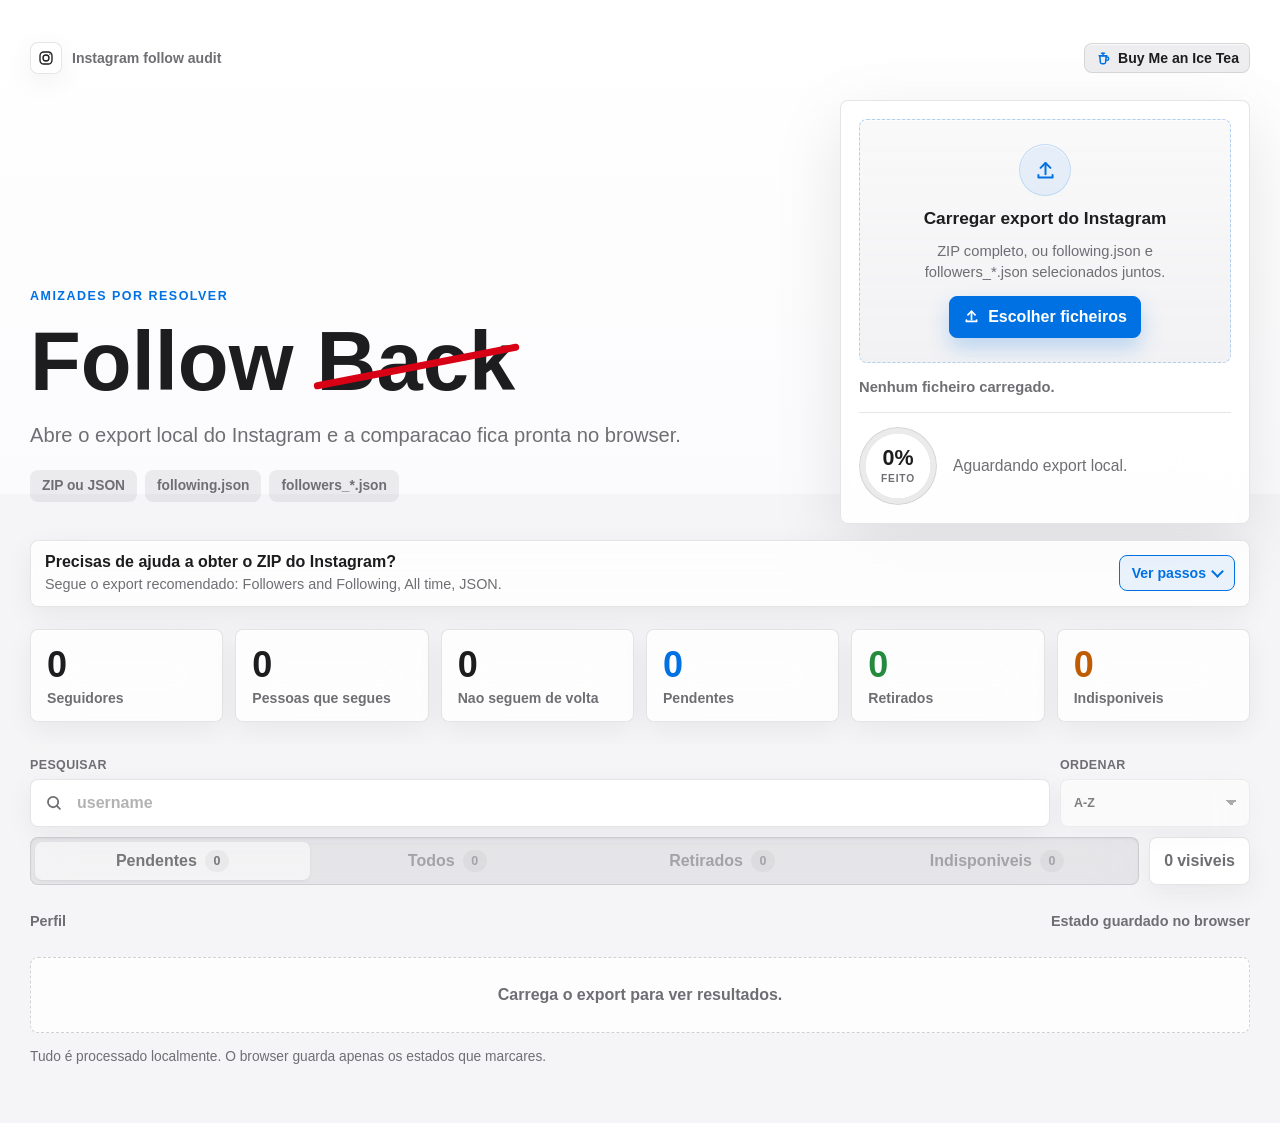
==== commit 43a128c4: "Add support button to topbar for project contributions and enhance styling" ====
--- a/index.html
+++ b/index.html
@@ -149,7 +149,8 @@
     .checkmark svg,
     .icon-button svg,
     .upload-glyph svg,
-    .upload-button svg {
+    .upload-button svg,
+    .support-button svg {
       fill: none;
       stroke: currentColor;
       stroke-linecap: round;
@@ -163,15 +164,44 @@
       color: var(--text);
     }
 
-    .generated {
+    .topbar-actions {
+      min-width: 0;
+      display: inline-flex;
+      flex-wrap: wrap;
+      align-items: center;
+      justify-content: flex-end;
+      gap: 8px;
+    }
+
+    .support-button {
       min-height: 30px;
       display: inline-flex;
       align-items: center;
-      border: 1px solid transparent;
+      gap: 7px;
+      border: 1px solid var(--border);
       border-radius: var(--radius);
-      padding: 0 8px;
-      background: transparent;
+      padding: 0 10px;
+      background: var(--surface-control);
+      color: var(--text);
+      text-decoration: none;
       white-space: nowrap;
+      box-shadow: var(--shadow-control);
+      transition: border-color 160ms ease, background 160ms ease, transform 160ms ease;
+    }
+
+    .support-button:hover,
+    .support-button:focus {
+      transform: translateY(-1px);
+      border-color: rgba(0, 113, 227, 0.28);
+      background: rgba(0, 113, 227, 0.1);
+    }
+
+    .support-button svg {
+      width: 16px;
+      height: 16px;
+      flex: 0 0 auto;
+      color: var(--accent);
+      stroke-width: 1.9;
     }
 
     .hero-grid {
@@ -1151,6 +1181,10 @@
         flex-direction: column;
       }
 
+      .topbar-actions {
+        justify-content: flex-start;
+      }
+
       .hero-copy {
         padding: 8px 0;
       }
@@ -1216,6 +1250,15 @@
     }
 
     @media (max-width: 430px) {
+      .topbar-actions,
+      .support-button {
+        width: 100%;
+      }
+
+      .support-button {
+        justify-content: center;
+      }
+
       .stats {
         grid-template-columns: 1fr;
       }
@@ -1261,7 +1304,18 @@
           </span>
           <span>Instagram follow audit</span>
         </div>
-        <span class="generated" id="generatedAt">Pronto para processar</span>
+        <div class="topbar-actions">
+          <a class="support-button" href="https://buymeacoffee.com/fialho14" target="_blank" rel="noreferrer" aria-label="Apoiar o projeto: Buy Me an Ice Tea">
+            <svg viewBox="0 0 20 20" aria-hidden="true" focusable="false">
+              <path d="M6 7.2h8l-.7 8.1a2 2 0 0 1-2 1.8H8.7a2 2 0 0 1-2-1.8L6 7.2Z"></path>
+              <path d="M5.2 7.2h9.6"></path>
+              <path d="M8.2 4.2h3.6"></path>
+              <path d="M10 4.2v3"></path>
+              <path d="M14 8.8h1.1a2 2 0 0 1 0 4H13.7"></path>
+            </svg>
+            <span>Buy Me an Ice Tea</span>
+          </a>
+        </div>
       </div>
 
       <section class="hero-grid" aria-label="Resumo principal">
@@ -1447,7 +1501,6 @@
     const uploadButton = document.getElementById("uploadButton");
     const dropZone = document.getElementById("dropZone");
     const uploadStatus = document.getElementById("uploadStatus");
-    const generatedAt = document.getElementById("generatedAt");
     const sourceStrip = document.getElementById("sourceStrip");
     const search = document.getElementById("search");
     const sortSelect = document.getElementById("sort");
@@ -1875,13 +1928,6 @@
         followerLabel,
         dataset.skippedUnavailableCount + " apagadas removidas",
       ]);
-      generatedAt.textContent = "Processado em " + new Date().toLocaleString("pt-PT", {
-        day: "2-digit",
-        month: "2-digit",
-        year: "numeric",
-        hour: "2-digit",
-        minute: "2-digit",
-      });
       footnote.textContent = "Contas apagadas removidas automaticamente: " + dataset.skippedUnavailableCount + ".";
     }
 
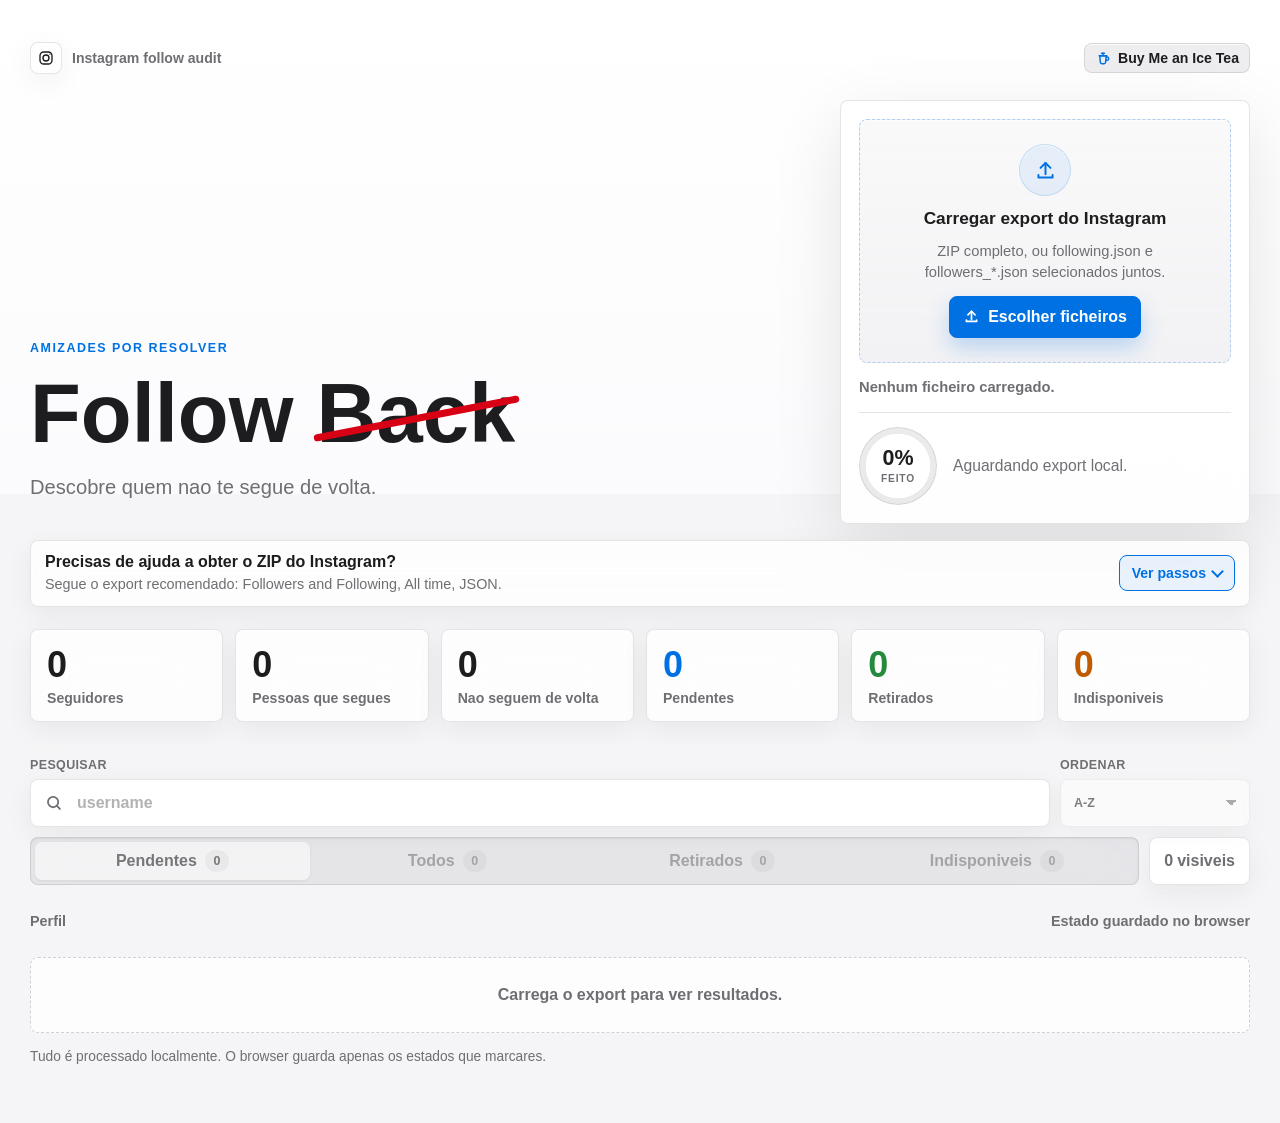
==== commit b2ca9fd9: "Update subtitle in index.html for clarity on functionality" ====
--- a/index.html
+++ b/index.html
@@ -1322,12 +1322,7 @@
         <div class="hero-copy">
           <p class="eyebrow">Amizades por resolver</p>
           <h1>Follow <span class="crossed-title">Back</span></h1>
-          <p class="subtitle">Abre o export local do Instagram e a comparacao fica pronta no browser.</p>
-          <div class="source-strip" id="sourceStrip" aria-label="Ficheiros usados">
-            <span class="source-pill">ZIP ou JSON</span>
-            <span class="source-pill">following.json</span>
-            <span class="source-pill">followers_*.json</span>
-          </div>
+          <p class="subtitle">Descobre quem nao te segue de volta.</p>
         </div>
 
         <aside class="upload-panel" aria-label="Upload local">
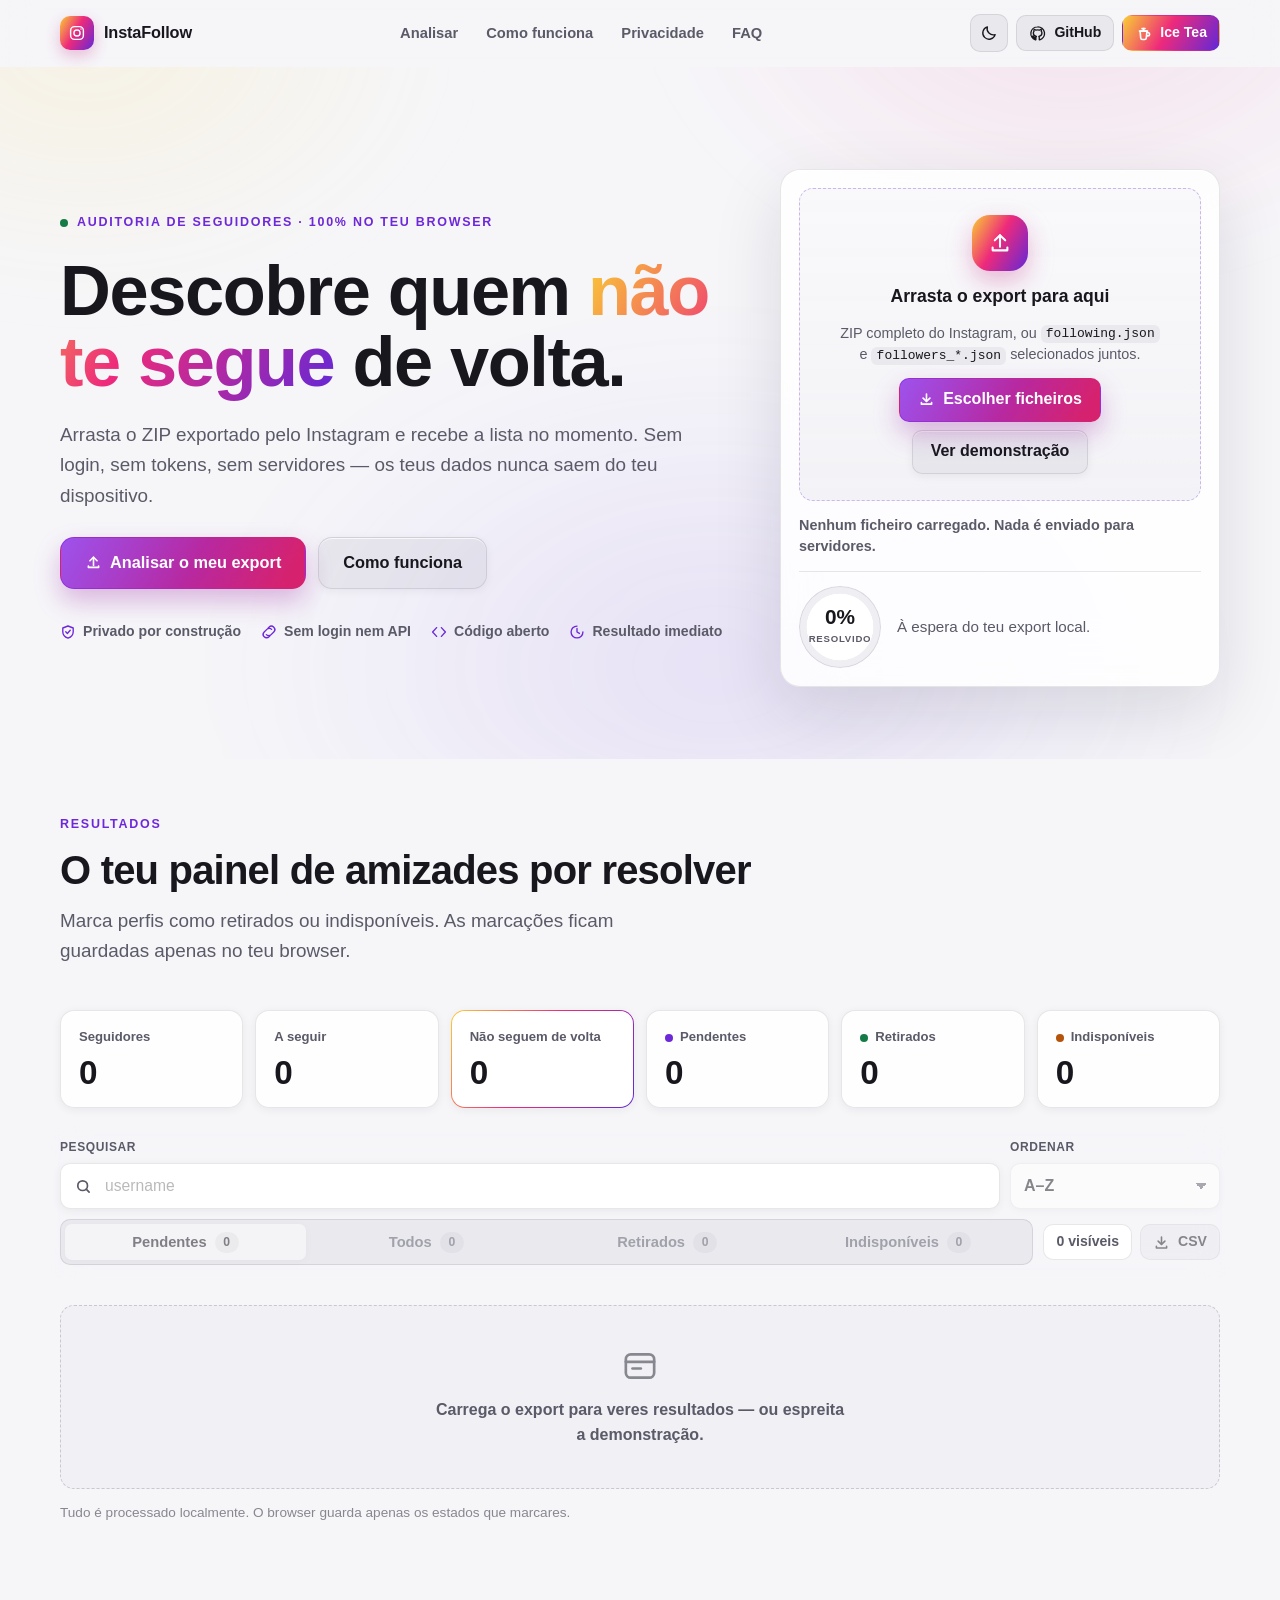
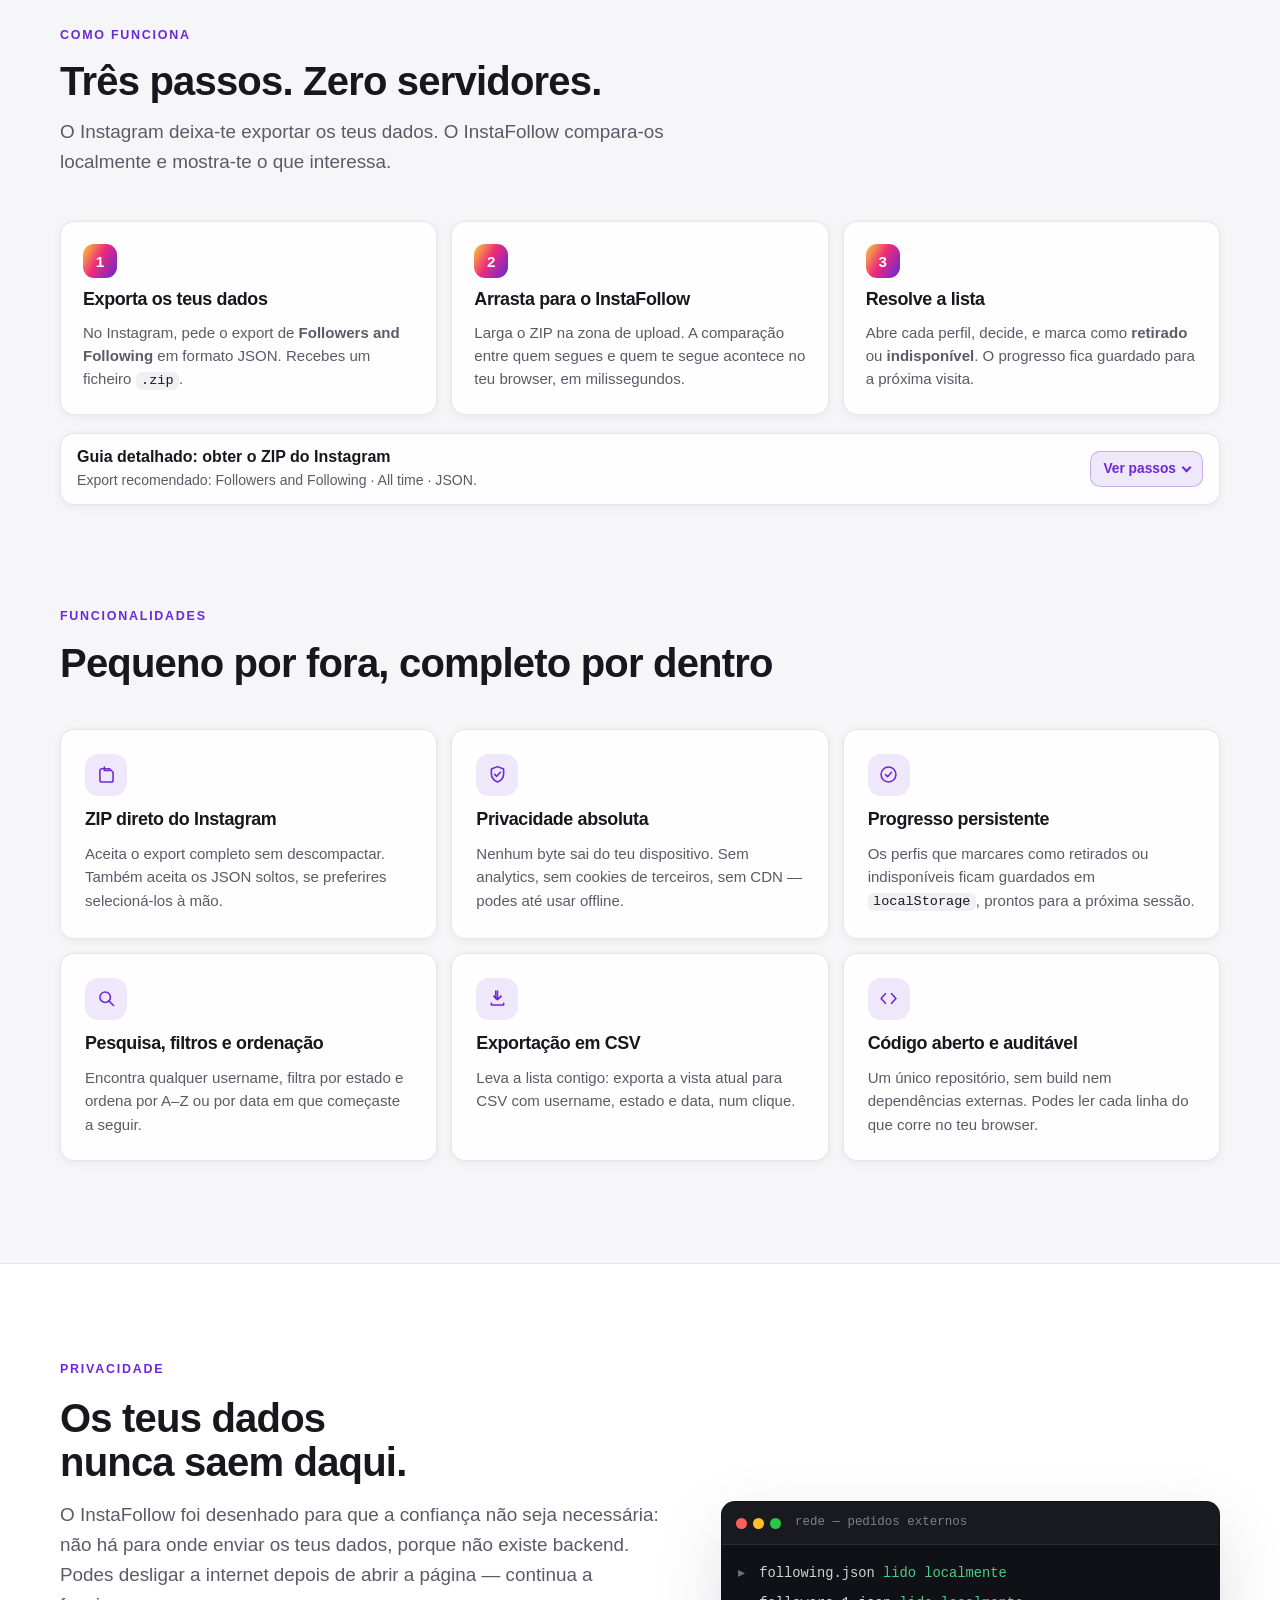
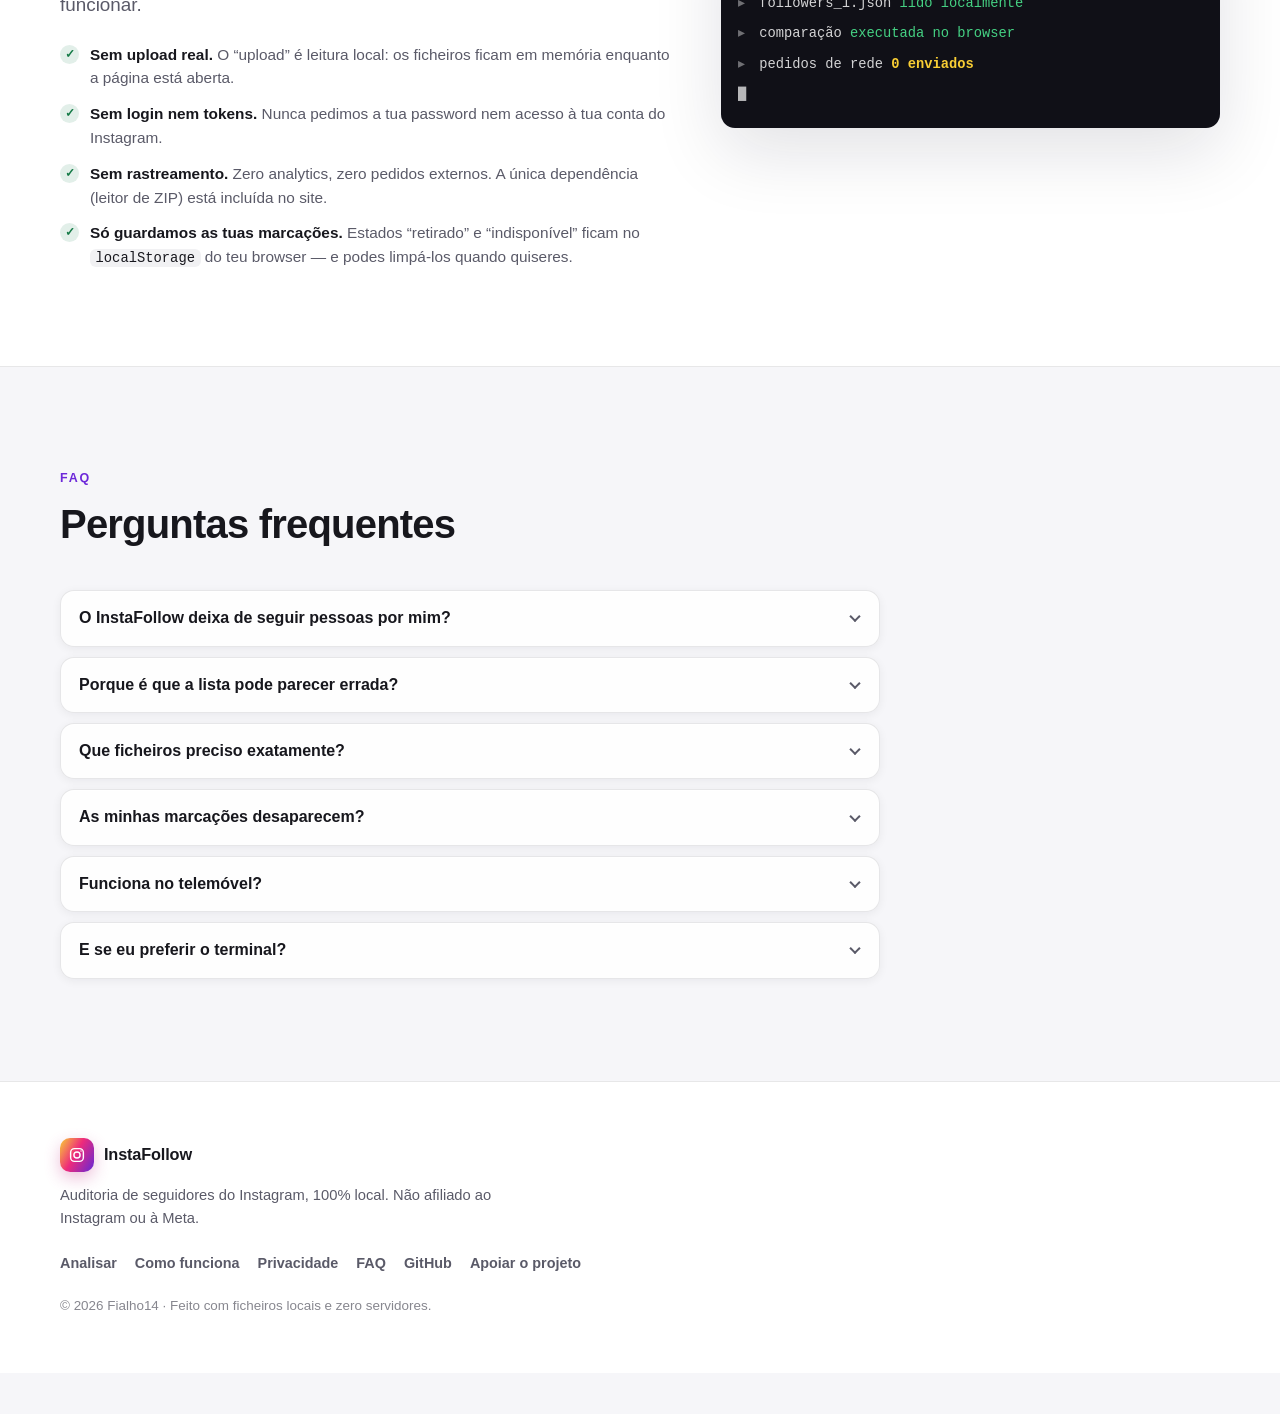
==== commit b6cd3706: "Reestruturação completa do site: design premium, assets separados e novas funcionalidades - Separa o" ====
--- a/index.html
+++ b/index.html
@@ -1,1331 +1,125 @@
 <!doctype html>
-<html lang="pt">
+<html lang="pt" data-theme="auto">
 <head>
   <meta charset="utf-8">
   <meta name="viewport" content="width=device-width, initial-scale=1">
-  <title>Nao me seguem de volta</title>
-  <style>
-    :root {
-      color-scheme: light;
-      --bg: #f5f5f7;
-      --surface: rgba(255, 255, 255, 0.82);
-      --surface-solid: #ffffff;
-      --surface-soft: rgba(232, 232, 237, 0.58);
-      --surface-control: rgba(118, 118, 128, 0.12);
-      --text: #1d1d1f;
-      --muted: #6e6e73;
-      --soft: #86868b;
-      --border: rgba(0, 0, 0, 0.1);
-      --border-strong: rgba(0, 0, 0, 0.18);
-      --accent: #0071e3;
-      --accent-strong: #005bbd;
-      --done: #248a3d;
-      --warning: #bf5b00;
-      --danger: #d70015;
-      --shadow: 0 22px 70px rgba(0, 0, 0, 0.1);
-      --shadow-soft: 0 8px 28px rgba(0, 0, 0, 0.06);
-      --shadow-control: inset 0 1px 0 rgba(255, 255, 255, 0.72);
-      --radius: 8px;
-      --progress: 0%;
-    }
-
-    * {
-      box-sizing: border-box;
-    }
-
-    html {
-      background: var(--bg);
-    }
-
-    body {
-      margin: 0;
-      background:
-        linear-gradient(180deg, #ffffff 0%, #fbfbfd 44%, var(--bg) 340px),
-        var(--bg);
-      color: var(--text);
-      font-family: -apple-system, BlinkMacSystemFont, "Segoe UI", sans-serif;
-      text-rendering: optimizeLegibility;
-      -webkit-font-smoothing: antialiased;
-    }
-
-    main {
-      width: min(1220px, calc(100% - 36px));
-      margin: 0 auto;
-      padding: 24px 0 56px;
-    }
-
-    button,
-    input,
-    select {
-      font: inherit;
-    }
-
-    button,
-    a,
-    input,
-    select {
-      -webkit-tap-highlight-color: transparent;
-    }
-
-    button:disabled,
-    input:disabled,
-    select:disabled {
-      cursor: not-allowed;
-      opacity: 0.55;
-    }
-
-    :focus-visible {
-      outline: 3px solid rgba(0, 113, 227, 0.3);
-      outline-offset: 3px;
-    }
-
-    header {
-      display: grid;
-      gap: 26px;
-      padding: 18px 0 16px;
-    }
-
-    h1 {
-      max-width: 820px;
-      margin: 0;
-      font-size: clamp(2.7rem, 6.5vw, 5.8rem);
-      font-weight: 800;
-      line-height: 0.94;
-      letter-spacing: 0;
-    }
-
-    .crossed-title {
-      position: relative;
-      display: inline-block;
-      isolation: isolate;
-    }
-
-    .crossed-title::after {
-      position: absolute;
-      left: -0.06em;
-      right: -0.06em;
-      top: 52%;
-      z-index: 1;
-      height: 0.08em;
-      border-radius: 999px;
-      background: var(--danger);
-      content: "";
-      transform: rotate(-11deg);
-      transform-origin: center;
-    }
-
-    .topbar {
-      display: flex;
-      align-items: center;
-      justify-content: space-between;
-      gap: 14px;
-      color: var(--muted);
-      font-size: 0.88rem;
-      font-weight: 650;
-    }
-
-    .brand {
-      display: inline-flex;
-      align-items: center;
-      gap: 10px;
-      min-width: 0;
-    }
-
-    .brand-mark {
-      width: 32px;
-      height: 32px;
-      display: grid;
-      place-items: center;
-      border: 1px solid var(--border);
-      border-radius: var(--radius);
-      background: var(--surface);
-      box-shadow: var(--shadow-control), var(--shadow-soft);
-      backdrop-filter: blur(24px) saturate(1.35);
-      -webkit-backdrop-filter: blur(24px) saturate(1.35);
-    }
-
-    .brand-mark svg,
-    .input-shell svg,
-    .checkmark svg,
-    .icon-button svg,
-    .upload-glyph svg,
-    .upload-button svg,
-    .support-button svg {
-      fill: none;
-      stroke: currentColor;
-      stroke-linecap: round;
-      stroke-linejoin: round;
-    }
-
-    .brand-mark svg {
-      width: 18px;
-      height: 18px;
-      stroke-width: 1.8;
-      color: var(--text);
-    }
-
-    .topbar-actions {
-      min-width: 0;
-      display: inline-flex;
-      flex-wrap: wrap;
-      align-items: center;
-      justify-content: flex-end;
-      gap: 8px;
-    }
-
-    .support-button {
-      min-height: 30px;
-      display: inline-flex;
-      align-items: center;
-      gap: 7px;
-      border: 1px solid var(--border);
-      border-radius: var(--radius);
-      padding: 0 10px;
-      background: var(--surface-control);
-      color: var(--text);
-      text-decoration: none;
-      white-space: nowrap;
-      box-shadow: var(--shadow-control);
-      transition: border-color 160ms ease, background 160ms ease, transform 160ms ease;
-    }
-
-    .support-button:hover,
-    .support-button:focus {
-      transform: translateY(-1px);
-      border-color: rgba(0, 113, 227, 0.28);
-      background: rgba(0, 113, 227, 0.1);
-    }
-
-    .support-button svg {
-      width: 16px;
-      height: 16px;
-      flex: 0 0 auto;
-      color: var(--accent);
-      stroke-width: 1.9;
-    }
-
-    .hero-grid {
-      display: grid;
-      grid-template-columns: minmax(0, 1fr) minmax(320px, 410px);
-      gap: 30px;
-      align-items: stretch;
-    }
-
-    .hero-copy {
-      min-width: 0;
-      display: grid;
-      align-content: end;
-      gap: 20px;
-      padding: 22px 0;
-    }
-
-    .eyebrow {
-      margin: 0;
-      color: var(--accent);
-      font-size: 0.78rem;
-      font-weight: 800;
-      letter-spacing: 0.12em;
-      text-transform: uppercase;
-    }
-
-    .subtitle {
-      max-width: 700px;
-      margin: 0;
-      color: var(--muted);
-      font-size: clamp(1.05rem, 2vw, 1.26rem);
-      line-height: 1.45;
-    }
-
-    .source-strip {
-      display: flex;
-      flex-wrap: wrap;
-      gap: 8px;
-    }
-
-    .source-pill {
-      display: inline-flex;
-      align-items: center;
-      min-height: 32px;
-      border: 1px solid transparent;
-      border-radius: var(--radius);
-      padding: 0 11px;
-      background: var(--surface-control);
-      color: var(--muted);
-      font-size: 0.86rem;
-      font-weight: 700;
-    }
-
-    .upload-panel {
-      display: grid;
-      gap: 14px;
-      align-content: center;
-      border: 1px solid var(--border);
-      border-radius: var(--radius);
-      padding: 18px;
-      background: var(--surface);
-      box-shadow: var(--shadow-control), var(--shadow);
-      backdrop-filter: blur(30px) saturate(1.35);
-      -webkit-backdrop-filter: blur(30px) saturate(1.35);
-    }
-
-    .upload-zone {
-      position: relative;
-      overflow: hidden;
-      display: grid;
-      place-items: center;
-      gap: 12px;
-      min-height: 212px;
-      border: 1.5px dashed rgba(0, 113, 227, 0.28);
-      border-radius: var(--radius);
-      padding: 24px;
-      background: var(--surface-soft);
-      text-align: center;
-      box-shadow: var(--shadow-control);
-      transition: border-color 160ms ease, background 160ms ease, transform 160ms ease;
-    }
-
-    .upload-zone::after {
-      position: absolute;
-      inset: 0;
-      pointer-events: none;
-      content: "";
-      background: linear-gradient(180deg, rgba(255, 255, 255, 0.58), rgba(255, 255, 255, 0));
-    }
-
-    .upload-zone > * {
-      position: relative;
-      z-index: 1;
-    }
-
-    .upload-zone:hover {
-      transform: translateY(-1px);
-      border-color: rgba(0, 113, 227, 0.44);
-    }
-
-    .upload-zone.dragging {
-      border-color: var(--accent);
-      background: rgba(0, 113, 227, 0.09);
-    }
-
-    .upload-glyph {
-      width: 52px;
-      height: 52px;
-      display: grid;
-      place-items: center;
-      border: 1px solid rgba(0, 113, 227, 0.16);
-      border-radius: 50%;
-      background: rgba(0, 113, 227, 0.08);
-      color: var(--accent);
-      box-shadow: var(--shadow-control);
-    }
-
-    .upload-glyph svg {
-      width: 25px;
-      height: 25px;
-      stroke-width: 1.9;
-    }
-
-    .upload-title {
-      margin: 0;
-      color: var(--text);
-      font-size: 1.08rem;
-      font-weight: 760;
-    }
-
-    .upload-note,
-    .upload-status {
-      margin: 0;
-      color: var(--muted);
-      font-size: 0.92rem;
-      line-height: 1.45;
-    }
-
-    .upload-note {
-      max-width: 300px;
-    }
-
-    .upload-status {
-      min-height: 20px;
-      font-weight: 700;
-    }
-
-    .upload-status.success {
-      color: var(--done);
-    }
-
-    .upload-status.error {
-      color: var(--danger);
-    }
-
-    .upload-button,
-    .icon-button {
-      min-height: 42px;
-      display: inline-flex;
-      align-items: center;
-      justify-content: center;
-      gap: 8px;
-      border: 1px solid var(--border);
-      border-radius: var(--radius);
-      padding: 0 13px;
-      background: var(--surface-solid);
-      color: var(--muted);
-      font-weight: 760;
-      text-decoration: none;
-      cursor: pointer;
-      white-space: nowrap;
-      transition: transform 150ms ease, background 150ms ease, border-color 150ms ease, color 150ms ease;
-    }
-
-    .upload-button.primary,
-    .icon-button.primary {
-      border-color: var(--accent);
-      background: var(--accent);
-      color: #ffffff;
-      box-shadow: 0 10px 22px rgba(0, 113, 227, 0.24);
-    }
-
-    .upload-button:hover,
-    .icon-button:hover {
-      transform: translateY(-1px);
-    }
-
-    .upload-button.primary:hover,
-    .upload-button.primary:focus,
-    .icon-button.primary:hover,
-    .icon-button.primary:focus {
-      border-color: var(--accent-strong);
-      background: var(--accent-strong);
-    }
-
-    .upload-button svg,
-    .icon-button svg {
-      width: 17px;
-      height: 17px;
-      stroke-width: 2;
-    }
-
-    .file-input {
-      position: absolute;
-      width: 1px;
-      height: 1px;
-      overflow: hidden;
-      clip: rect(0 0 0 0);
-      white-space: nowrap;
-    }
-
-    .progress-panel {
-      display: grid;
-      grid-template-columns: auto 1fr;
-      gap: 16px;
-      align-items: center;
-      border-top: 1px solid var(--border);
-      padding-top: 14px;
-    }
-
-    .progress-panel .subtitle {
-      max-width: 240px;
-      font-size: 0.98rem;
-      line-height: 1.4;
-    }
-
-    .progress-ring {
-      width: 78px;
-      aspect-ratio: 1;
-      display: grid;
-      place-items: center;
-      border-radius: 50%;
-      background:
-        radial-gradient(circle at center, var(--surface-solid) 0 58%, transparent 59%),
-        conic-gradient(var(--accent) var(--progress), rgba(0, 0, 0, 0.08) 0);
-      box-shadow: inset 0 0 0 1px var(--border);
-    }
-
-    .progress-ring strong {
-      display: block;
-      font-size: 1.34rem;
-      line-height: 1;
-      text-align: center;
-    }
-
-    .progress-ring span {
-      display: block;
-      margin-top: 4px;
-      color: var(--muted);
-      font-size: 0.64rem;
-      font-weight: 800;
-      text-align: center;
-      text-transform: uppercase;
-      letter-spacing: 0.08em;
-    }
-
-    .export-guide {
-      margin: 0 0 22px;
-      border: 1px solid var(--border);
-      border-radius: var(--radius);
-      background: var(--surface);
-      box-shadow: var(--shadow-control), var(--shadow-soft);
-      backdrop-filter: blur(24px) saturate(1.35);
-      -webkit-backdrop-filter: blur(24px) saturate(1.35);
-    }
-
-    .export-guide[open] {
-      box-shadow: var(--shadow-control), var(--shadow);
-    }
-
-    .guide-summary {
-      display: grid;
-      grid-template-columns: 1fr auto;
-      gap: 16px;
-      align-items: center;
-      min-height: 54px;
-      padding: 11px 14px;
-      cursor: pointer;
-      list-style: none;
-    }
-
-    .guide-summary::marker {
-      content: "";
-    }
-
-    .guide-summary::-webkit-details-marker {
-      display: none;
-    }
-
-    .guide-summary-title {
-      display: grid;
-      gap: 4px;
-      min-width: 0;
-    }
-
-    .guide-summary-title strong {
-      color: var(--text);
-      font-size: 1rem;
-      line-height: 1.2;
-    }
-
-    .guide-summary-title span {
-      color: var(--muted);
-      font-size: 0.9rem;
-      line-height: 1.35;
-    }
-
-    .guide-toggle {
-      display: inline-flex;
-      align-items: center;
-      justify-content: center;
-      gap: 7px;
-      min-height: 36px;
-      border: 1px solid var(--accent);
-      border-radius: var(--radius);
-      padding: 0 12px;
-      background: rgba(0, 113, 227, 0.08);
-      color: var(--accent);
-      font-size: 0.88rem;
-      font-weight: 800;
-      white-space: nowrap;
-    }
-
-    .guide-toggle::after {
-      width: 7px;
-      height: 7px;
-      border-right: 2px solid currentColor;
-      border-bottom: 2px solid currentColor;
-      content: "";
-      transform: translateY(-2px) rotate(45deg);
-      transition: transform 160ms ease;
-    }
-
-    .export-guide[open] .guide-toggle::after {
-      transform: translateY(2px) rotate(225deg);
-    }
-
-    .guide-toggle .when-open,
-    .export-guide[open] .guide-toggle .when-closed {
-      display: none;
-    }
-
-    .export-guide[open] .guide-toggle .when-open {
-      display: inline;
-    }
-
-    .guide-content {
-      display: grid;
-      grid-template-columns: minmax(220px, 0.52fr) minmax(0, 1fr);
-      gap: 18px;
-      align-items: start;
-      border-top: 1px solid var(--border);
-      padding: 18px;
-    }
-
-    .guide-intro {
-      display: grid;
-      gap: 12px;
-    }
-
-    .guide-intro h2 {
-      margin: 0;
-      color: var(--text);
-      font-size: clamp(1.25rem, 2vw, 1.7rem);
-      line-height: 1.12;
-      letter-spacing: 0;
-    }
-
-    .guide-intro p:not(.eyebrow) {
-      margin: 0;
-      color: var(--muted);
-      font-size: 0.96rem;
-      line-height: 1.45;
-    }
-
-    .guide-badges {
-      display: flex;
-      flex-wrap: wrap;
-      gap: 8px;
-      margin-top: 2px;
-    }
-
-    .guide-badges span {
-      border: 1px solid var(--border);
-      border-radius: 7px;
-      background: var(--surface-control);
-      color: var(--text);
-      font-family: inherit;
-      font-weight: 760;
-    }
-
-    .guide-badges span {
-      display: inline-flex;
-      align-items: center;
-      min-height: 30px;
-      padding: 0 10px;
-      font-size: 0.82rem;
-    }
-
-    .guide-steps code {
-      padding: 0;
-      background: transparent;
-      color: var(--text);
-      font-family: inherit;
-      font-weight: 800;
-      line-height: inherit;
-    }
-
-    .guide-steps {
-      list-style: none;
-      counter-reset: export-step;
-      margin: 0;
-      padding: 0;
-      display: grid;
-      grid-template-columns: repeat(2, minmax(0, 1fr));
-      gap: 8px;
-    }
-
-    .guide-steps li {
-      counter-increment: export-step;
-      min-width: 0;
-      display: flex;
-      gap: 10px;
-      align-items: start;
-      border: 1px solid var(--border);
-      border-radius: var(--radius);
-      padding: 11px;
-      background: var(--surface-solid);
-      color: var(--text);
-      font-size: 0.92rem;
-      line-height: 1.42;
-      box-shadow: var(--shadow-control);
-    }
-
-    .guide-steps li > span {
-      min-width: 0;
-      flex: 1;
-    }
-
-    .guide-steps li::before {
-      flex: 0 0 auto;
-      width: 30px;
-      aspect-ratio: 1;
-      display: grid;
-      place-items: center;
-      border-radius: 50%;
-      background: rgba(0, 113, 227, 0.1);
-      color: var(--accent);
-      content: counter(export-step, decimal-leading-zero);
-      font-size: 0.72rem;
-      font-weight: 850;
-      line-height: 1;
-    }
-
-    .stats {
-      display: grid;
-      grid-template-columns: repeat(6, minmax(0, 1fr));
-      gap: 12px;
-      margin: 10px 0 22px;
-    }
-
-    .stat {
-      border: 1px solid var(--border);
-      border-radius: var(--radius);
-      padding: 15px 16px;
-      background: var(--surface);
-      box-shadow: var(--shadow-control), var(--shadow-soft);
-      backdrop-filter: blur(24px) saturate(1.35);
-      -webkit-backdrop-filter: blur(24px) saturate(1.35);
-    }
-
-    .stat strong {
-      display: block;
-      font-size: clamp(1.55rem, 3vw, 2.25rem);
-      line-height: 1.1;
-      letter-spacing: 0;
-    }
-
-    .stat span {
-      display: block;
-      margin-top: 6px;
-      color: var(--muted);
-      font-size: 0.88rem;
-      font-weight: 700;
-    }
-
-    .stat.pending strong {
-      color: var(--accent);
-    }
-
-    .stat.done strong {
-      color: var(--done);
-    }
-
-    .stat.unavailable strong {
-      color: var(--warning);
-    }
-
-    .workbench {
-      display: grid;
-      gap: 14px;
-    }
-
-    .toolbar {
-      position: sticky;
-      top: 0;
-      z-index: 10;
-      display: grid;
-      grid-template-columns: minmax(240px, 1fr) minmax(150px, 190px);
-      gap: 10px;
-      align-items: end;
-      padding: 14px 0;
-      background: rgba(245, 245, 247, 0.8);
-      backdrop-filter: blur(24px) saturate(1.3);
-      -webkit-backdrop-filter: blur(24px) saturate(1.3);
-    }
-
-    label {
-      min-width: 0;
-      display: flex;
-      flex-direction: column;
-      gap: 7px;
-      color: var(--muted);
-      font-size: 0.78rem;
-      font-weight: 760;
-      letter-spacing: 0.03em;
-      text-transform: uppercase;
-    }
-
-    .input-shell,
-    select {
-      width: 100%;
-      min-height: 48px;
-      border: 1px solid var(--border);
-      border-radius: var(--radius);
-      background: var(--surface-solid);
-      box-shadow: var(--shadow-control), var(--shadow-soft);
-    }
-
-    .input-shell {
-      display: grid;
-      grid-template-columns: 22px 1fr;
-      gap: 10px;
-      align-items: center;
-      padding: 0 14px;
-    }
-
-    .input-shell svg {
-      width: 18px;
-      height: 18px;
-      stroke-width: 2;
-      color: var(--muted);
-    }
-
-    input {
-      min-width: 0;
-      width: 100%;
-      min-height: auto;
-      border: 0;
-      padding: 0;
-      background: transparent;
-      color: var(--text);
-      font-size: 1rem;
-      outline: none;
-    }
-
-    select {
-      appearance: none;
-      padding: 0 34px 0 13px;
-      color: var(--text);
-      background-image:
-        linear-gradient(45deg, transparent 50%, var(--muted) 50%),
-        linear-gradient(135deg, var(--muted) 50%, transparent 50%);
-      background-position:
-        calc(100% - 18px) 20px,
-        calc(100% - 12px) 20px;
-      background-size: 6px 6px, 6px 6px;
-      background-repeat: no-repeat;
-      font-weight: 750;
-      outline: none;
-    }
-
-    .input-shell:focus-within,
-    select:focus {
-      border-color: var(--accent);
-      box-shadow: 0 0 0 4px rgba(0, 113, 227, 0.16), var(--shadow-control);
-    }
-
-    .filter-bar {
-      grid-column: 1 / -1;
-      display: grid;
-      grid-template-columns: 1fr auto;
-      gap: 10px;
-      align-items: center;
-    }
-
-    .view-tabs {
-      min-width: 0;
-      display: grid;
-      grid-template-columns: repeat(4, minmax(0, 1fr));
-      min-height: 48px;
-      padding: 4px;
-      border: 1px solid var(--border);
-      border-radius: var(--radius);
-      background: var(--surface-control);
-      box-shadow: inset 0 1px 2px rgba(0, 0, 0, 0.05);
-      backdrop-filter: blur(20px) saturate(1.25);
-      -webkit-backdrop-filter: blur(20px) saturate(1.25);
-    }
-
-    .view-tab {
-      min-width: 0;
-      display: flex;
-      align-items: center;
-      justify-content: center;
-      gap: 8px;
-      border: 0;
-      border-radius: 7px;
-      padding: 0 10px;
-      background: transparent;
-      color: var(--muted);
-      font-weight: 760;
-      cursor: pointer;
-      transition: background 140ms ease, color 140ms ease, box-shadow 140ms ease;
-    }
-
-    .view-tab strong {
-      min-width: 24px;
-      min-height: 22px;
-      display: inline-flex;
-      align-items: center;
-      justify-content: center;
-      border-radius: 999px;
-      padding: 0 7px;
-      background: rgba(0, 0, 0, 0.07);
-      color: inherit;
-      font-size: 0.78rem;
-      line-height: 1;
-    }
-
-    .view-tab.active {
-      background: var(--surface-solid);
-      color: var(--text);
-      box-shadow: 0 1px 3px rgba(0, 0, 0, 0.12);
-    }
-
-    .visible-count {
-      align-self: stretch;
-      min-height: 48px;
-      display: inline-flex;
-      align-items: center;
-      justify-content: center;
-      gap: 4px;
-      white-space: nowrap;
-      border: 1px solid var(--border);
-      border-radius: var(--radius);
-      padding: 0 14px;
-      background: var(--surface-solid);
-      color: var(--muted);
-      font-weight: 760;
-      box-shadow: var(--shadow-control), var(--shadow-soft);
-    }
-
-    .list-header {
-      display: flex;
-      align-items: center;
-      justify-content: space-between;
-      gap: 14px;
-      color: var(--muted);
-      font-size: 0.9rem;
-      font-weight: 700;
-    }
-
-    .list-header span {
-      white-space: nowrap;
-    }
-
-    .user-list {
-      list-style: none;
-      margin: 0;
-      padding: 0;
-      display: grid;
-      gap: 8px;
-    }
-
-    .user-card {
-      display: grid;
-      grid-template-columns: 34px 48px minmax(0, 1fr) auto;
-      gap: 12px;
-      align-items: center;
-      min-height: 78px;
-      padding: 13px;
-      background: var(--surface);
-      border: 1px solid var(--border);
-      border-radius: var(--radius);
-      box-shadow: var(--shadow-control), var(--shadow-soft);
-      backdrop-filter: blur(22px) saturate(1.35);
-      -webkit-backdrop-filter: blur(22px) saturate(1.35);
-      transition: border-color 160ms ease, background 160ms ease, transform 160ms ease, opacity 160ms ease, box-shadow 160ms ease;
-    }
-
-    .user-card:hover {
-      border-color: var(--border-strong);
-      transform: translateY(-1px);
-      box-shadow: var(--shadow-control), 0 14px 34px rgba(0, 0, 0, 0.08);
-    }
-
-    .user-card[hidden] {
-      display: none;
-    }
-
-    .user-card.done,
-    .user-card.unavailable {
-      background: rgba(248, 248, 250, 0.78);
-      opacity: 0.78;
-    }
-
-    .done-check {
-      position: relative;
-      width: 28px;
-      height: 28px;
-      display: grid;
-      place-items: center;
-      cursor: pointer;
-    }
-
-    .done-check input {
-      position: absolute;
-      inset: 0;
-      opacity: 0;
-      cursor: pointer;
-    }
-
-    .checkmark {
-      width: 28px;
-      height: 28px;
-      display: grid;
-      place-items: center;
-      border: 1.5px solid var(--border-strong);
-      border-radius: 50%;
-      background: var(--surface-solid);
-      color: transparent;
-      transition: all 160ms ease;
-    }
-
-    .checkmark svg {
-      width: 18px;
-      height: 18px;
-      stroke-width: 2.5;
-    }
-
-    .done-check input:checked + .checkmark {
-      border-color: var(--done);
-      background: var(--done);
-      color: #ffffff;
-    }
-
-    .avatar {
-      width: 48px;
-      height: 48px;
-      display: grid;
-      place-items: center;
-      border: 1px solid hsla(var(--avatar-hue), 62%, 36%, 0.18);
-      border-radius: 50%;
-      background:
-        linear-gradient(180deg, hsla(var(--avatar-hue), 84%, 95%, 1), hsla(var(--avatar-hue), 68%, 88%, 1));
-      color: hsl(var(--avatar-hue), 58%, 30%);
-      font-weight: 800;
-      box-shadow: inset 0 1px 0 rgba(255, 255, 255, 0.78);
-    }
-
-    .user-main {
-      min-width: 0;
-      display: grid;
-      gap: 6px;
-    }
-
-    .username-row,
-    .meta-row {
-      min-width: 0;
-      display: flex;
-      align-items: center;
-      gap: 8px;
-    }
-
-    .user-main a {
-      min-width: 0;
-      overflow-wrap: anywhere;
-      color: var(--text);
-      font-size: 1.04rem;
-      font-weight: 760;
-      text-decoration: none;
-    }
-
-    .user-main a:hover,
-    .user-main a:focus {
-      color: var(--accent);
-      text-decoration: underline;
-    }
-
-    .user-card.done .user-main a,
-    .user-card.unavailable .user-main a {
-      color: var(--muted);
-      text-decoration: line-through;
-    }
-
-    .meta-row {
-      color: var(--muted);
-      font-size: 0.88rem;
-      font-weight: 600;
-    }
-
-    .meta-dot {
-      width: 4px;
-      height: 4px;
-      flex: 0 0 auto;
-      border-radius: 50%;
-      background: var(--soft);
-    }
-
-    .user-main .status-pill {
-      flex: 0 0 auto;
-      min-height: 24px;
-      display: inline-flex;
-      align-items: center;
-      justify-content: center;
-      border-radius: 999px;
-      padding: 0 9px;
-      background: rgba(0, 113, 227, 0.1);
-      color: var(--accent);
-      font-size: 0.76rem;
-      font-weight: 760;
-    }
-
-    .user-card.done .user-main .status-pill {
-      background: rgba(36, 138, 61, 0.12);
-      color: var(--done);
-    }
-
-    .user-card.unavailable .user-main .status-pill {
-      background: rgba(191, 91, 0, 0.12);
-      color: var(--warning);
-    }
-
-    .actions {
-      display: flex;
-      justify-content: flex-end;
-      gap: 8px;
-    }
-
-    .icon-button.ghost:hover,
-    .icon-button.ghost:focus {
-      border-color: var(--accent);
-      color: var(--accent);
-      background: rgba(0, 113, 227, 0.08);
-    }
-
-    .user-card.unavailable .unavailable-button {
-      border-color: rgba(191, 91, 0, 0.3);
-      background: rgba(255, 248, 230, 0.9);
-      color: var(--warning);
-    }
-
-    .empty {
-      margin: 0;
-      padding: 28px;
-      border: 1px dashed var(--border-strong);
-      border-radius: var(--radius);
-      background: var(--surface);
-      color: var(--muted);
-      font-weight: 700;
-      text-align: center;
-      box-shadow: var(--shadow-control);
-    }
-
-    .footnote {
-      margin: 0;
-      color: var(--muted);
-      font-size: 0.86rem;
-      line-height: 1.45;
-    }
-
-    @media (prefers-color-scheme: dark) {
-      :root {
-        color-scheme: dark;
-        --bg: #101012;
-        --surface: rgba(30, 30, 32, 0.82);
-        --surface-solid: #1f1f22;
-        --surface-soft: rgba(58, 58, 60, 0.55);
-        --surface-control: rgba(118, 118, 128, 0.24);
-        --text: #f4f6f8;
-        --muted: #a1a1a6;
-        --soft: #77777d;
-        --border: rgba(255, 255, 255, 0.12);
-        --border-strong: rgba(255, 255, 255, 0.22);
-        --accent: #2997ff;
-        --accent-strong: #0a84ff;
-        --done: #32d583;
-        --warning: #fdb022;
-        --danger: #ff8a80;
-        --shadow: 0 18px 55px rgba(0, 0, 0, 0.38);
-        --shadow-soft: 0 8px 24px rgba(0, 0, 0, 0.26);
-        --shadow-control: inset 0 1px 0 rgba(255, 255, 255, 0.08);
-      }
-
-      body {
-        background:
-          linear-gradient(180deg, #1c1c1e 0%, var(--bg) 300px),
-          var(--bg);
-      }
-
-      .upload-zone::after {
-        background: linear-gradient(180deg, rgba(255, 255, 255, 0.06), rgba(255, 255, 255, 0));
-      }
-
-      .toolbar {
-        background: rgba(16, 16, 18, 0.82);
-      }
-
-      .view-tabs {
-        background: var(--surface-control);
-      }
-
-      .progress-ring {
-        background:
-          radial-gradient(circle at center, var(--surface-solid) 0 58%, transparent 59%),
-          conic-gradient(var(--accent) var(--progress), rgba(255, 255, 255, 0.14) 0);
-      }
-
-      .upload-zone.dragging {
-        background: rgba(41, 151, 255, 0.12);
-      }
-
-      .user-card.done,
-      .user-card.unavailable {
-        background: rgba(33, 33, 36, 0.84);
-      }
-
-      .icon-button.ghost:hover,
-      .icon-button.ghost:focus {
-        background: rgba(41, 151, 255, 0.12);
-      }
-    }
-
-    @media (prefers-reduced-motion: reduce) {
-      *,
-      *::before,
-      *::after {
-        scroll-behavior: auto !important;
-        transition-duration: 0.001ms !important;
-        animation-duration: 0.001ms !important;
-      }
-    }
-
-    @media (max-width: 940px) {
-      .hero-grid {
-        grid-template-columns: 1fr;
-      }
-
-      .guide-content {
-        grid-template-columns: 1fr;
-      }
-
-      .stats {
-        grid-template-columns: repeat(3, minmax(0, 1fr));
-      }
-    }
-
-    @media (max-width: 720px) {
-      main {
-        width: min(100% - 22px, 1220px);
-        padding-top: 12px;
-      }
-
-      .topbar {
-        align-items: flex-start;
-        flex-direction: column;
-      }
-
-      .topbar-actions {
-        justify-content: flex-start;
-      }
-
-      .hero-copy {
-        padding: 8px 0;
-      }
-
-      h1 {
-        font-size: clamp(2.45rem, 15vw, 4.5rem);
-      }
-
-      .guide-steps {
-        grid-template-columns: 1fr;
-      }
-
-      .guide-summary {
-        grid-template-columns: 1fr;
-        gap: 10px;
-      }
-
-      .guide-toggle {
-        justify-self: start;
-      }
-
-      .stats {
-        grid-template-columns: repeat(2, minmax(0, 1fr));
-      }
-
-      .toolbar {
-        grid-template-columns: 1fr;
-        padding-top: 10px;
-      }
-
-      .filter-bar {
-        grid-template-columns: 1fr;
-      }
-
-      .view-tabs {
-        overflow: visible;
-        grid-template-columns: repeat(2, minmax(0, 1fr));
-        min-height: auto;
-      }
-
-      .view-tab {
-        min-height: 42px;
-      }
-
-      .user-card {
-        grid-template-columns: 34px 44px minmax(0, 1fr);
-        align-items: start;
-      }
-
-      .actions {
-        grid-column: 1 / -1;
-        display: grid;
-        grid-template-columns: 1fr 1fr;
-      }
-
-      .icon-button {
-        width: 100%;
-      }
-
-      .meta-row {
-        flex-wrap: wrap;
-      }
-    }
-
-    @media (max-width: 430px) {
-      .topbar-actions,
-      .support-button {
-        width: 100%;
-      }
-
-      .support-button {
-        justify-content: center;
-      }
-
-      .stats {
-        grid-template-columns: 1fr;
-      }
-
-      .progress-panel {
-        grid-template-columns: 1fr;
-      }
-
-      .progress-ring {
-        margin: 0 auto;
-      }
-
-      .progress-panel .subtitle {
-        max-width: none;
-        text-align: center;
-      }
-
-      .user-card {
-        grid-template-columns: 32px 1fr;
-      }
-
-      .avatar {
-        display: none;
-      }
-
-      .user-main {
-        grid-column: 2;
-      }
-    }
-  </style>
+  <title>InstaFollow — Descobre quem não te segue de volta</title>
+  <meta name="description" content="Arrasta o export ZIP do Instagram e descobre no momento quem não te segue de volta. 100% no teu browser: sem login, sem API, sem envio de dados.">
+  <meta name="color-scheme" content="light dark">
+  <meta name="theme-color" content="#f7f7fa" media="(prefers-color-scheme: light)">
+  <meta name="theme-color" content="#0b0b10" media="(prefers-color-scheme: dark)">
+  <link rel="canonical" href="https://fialho14.github.io/InstaFollow/">
+  <meta property="og:type" content="website">
+  <meta property="og:title" content="InstaFollow — Descobre quem não te segue de volta">
+  <meta property="og:description" content="Arrasta o export ZIP do Instagram e recebe a lista no momento. Tudo corre localmente no teu browser.">
+  <meta property="og:url" content="https://fialho14.github.io/InstaFollow/">
+  <meta property="og:image" content="https://fialho14.github.io/InstaFollow/image/README/image.png">
+  <meta property="og:locale" content="pt_PT">
+  <meta name="twitter:card" content="summary_large_image">
+  <link rel="icon" href="data:image/svg+xml,%3Csvg xmlns='http://www.w3.org/2000/svg' viewBox='0 0 64 64'%3E%3Cdefs%3E%3ClinearGradient id='g' x1='0' y1='0' x2='1' y2='1'%3E%3Cstop offset='0' stop-color='%23f9ce34'/%3E%3Cstop offset='.5' stop-color='%23ee2a7b'/%3E%3Cstop offset='1' stop-color='%236228d7'/%3E%3C/linearGradient%3E%3C/defs%3E%3Crect x='4' y='4' width='56' height='56' rx='16' fill='url(%23g)'/%3E%3Ccircle cx='32' cy='32' r='12' fill='none' stroke='white' stroke-width='5'/%3E%3Ccircle cx='46' cy='18' r='4' fill='white'/%3E%3C/svg%3E">
+  <link rel="stylesheet" href="assets/css/main.css">
 </head>
 <body>
-  <main>
-    <header>
-      <div class="topbar">
-        <div class="brand">
-          <span class="brand-mark" aria-hidden="true">
-            <svg viewBox="0 0 24 24" focusable="false">
-              <rect x="4" y="4" width="16" height="16" rx="5"></rect>
-              <circle cx="12" cy="12" r="4"></circle>
-              <path d="M17.2 6.8h.01"></path>
-            </svg>
-          </span>
-          <span>Instagram follow audit</span>
-        </div>
-        <div class="topbar-actions">
-          <a class="support-button" href="https://buymeacoffee.com/fialho14" target="_blank" rel="noreferrer" aria-label="Apoiar o projeto: Buy Me an Ice Tea">
-            <svg viewBox="0 0 20 20" aria-hidden="true" focusable="false">
-              <path d="M6 7.2h8l-.7 8.1a2 2 0 0 1-2 1.8H8.7a2 2 0 0 1-2-1.8L6 7.2Z"></path>
-              <path d="M5.2 7.2h9.6"></path>
-              <path d="M8.2 4.2h3.6"></path>
-              <path d="M10 4.2v3"></path>
-              <path d="M14 8.8h1.1a2 2 0 0 1 0 4H13.7"></path>
-            </svg>
-            <span>Buy Me an Ice Tea</span>
-          </a>
-        </div>
-      </div>
-
-      <section class="hero-grid" aria-label="Resumo principal">
-        <div class="hero-copy">
-          <p class="eyebrow">Amizades por resolver</p>
-          <h1>Follow <span class="crossed-title">Back</span></h1>
-          <p class="subtitle">Descobre quem nao te segue de volta.</p>
-        </div>
-
-        <aside class="upload-panel" aria-label="Upload local">
+  <a class="skip-link" href="#analisar">Saltar para a análise</a>
+
+  <header class="site-header" id="siteHeader">
+    <div class="shell header-inner">
+      <a class="brand" href="#topo" aria-label="InstaFollow, voltar ao topo">
+        <span class="brand-mark" aria-hidden="true">
+          <svg viewBox="0 0 24 24" focusable="false">
+            <rect x="3.5" y="3.5" width="17" height="17" rx="5.2"></rect>
+            <circle cx="12" cy="12" r="4.1"></circle>
+            <path d="M17.4 6.6h.01"></path>
+          </svg>
+        </span>
+        <span class="brand-name">InstaFollow</span>
+      </a>
+
+      <nav class="site-nav" aria-label="Navegação principal">
+        <a href="#analisar">Analisar</a>
+        <a href="#como-funciona">Como funciona</a>
+        <a href="#privacidade">Privacidade</a>
+        <a href="#faq">FAQ</a>
+      </nav>
+
+      <div class="header-actions">
+        <button class="theme-toggle" id="themeToggle" type="button" aria-label="Alternar tema claro e escuro">
+          <svg class="icon-sun" viewBox="0 0 24 24" aria-hidden="true" focusable="false">
+            <circle cx="12" cy="12" r="4.2"></circle>
+            <path d="M12 2.8v2.4M12 18.8v2.4M2.8 12h2.4M18.8 12h2.4M5.5 5.5l1.7 1.7M16.8 16.8l1.7 1.7M18.5 5.5l-1.7 1.7M7.2 16.8l-1.7 1.7"></path>
+          </svg>
+          <svg class="icon-moon" viewBox="0 0 24 24" aria-hidden="true" focusable="false">
+            <path d="M20.2 14.2A8.4 8.4 0 0 1 9.8 3.8a8.4 8.4 0 1 0 10.4 10.4Z"></path>
+          </svg>
+        </button>
+        <a class="button ghost small" href="https://github.com/Fialho14/InstaFollow" target="_blank" rel="noreferrer">
+          <svg viewBox="0 0 24 24" aria-hidden="true" focusable="false">
+            <path d="M12 2.6a9.4 9.4 0 0 0-3 18.3c.5.1.7-.2.7-.5v-1.7c-2.7.6-3.3-1.1-3.3-1.1-.4-1.1-1-1.4-1-1.4-.9-.6.1-.6.1-.6 1 .1 1.5 1 1.5 1 .9 1.5 2.3 1.1 2.9.8.1-.6.3-1.1.6-1.3-2.1-.2-4.4-1.1-4.4-4.7 0-1 .4-1.9 1-2.6-.1-.2-.4-1.2.1-2.5 0 0 .8-.3 2.6 1a9 9 0 0 1 4.8 0c1.8-1.3 2.6-1 2.6-1 .5 1.3.2 2.3.1 2.5.6.7 1 1.6 1 2.6 0 3.6-2.3 4.5-4.4 4.7.3.3.6.9.6 1.8v2.6c0 .3.2.6.7.5A9.4 9.4 0 0 0 12 2.6Z"></path>
+          </svg>
+          <span>GitHub</span>
+        </a>
+        <a class="button support small" href="https://buymeacoffee.com/fialho14" target="_blank" rel="noreferrer" aria-label="Apoiar o projeto: Buy Me an Ice Tea">
+          <svg viewBox="0 0 20 20" aria-hidden="true" focusable="false">
+            <path d="M6 7.2h8l-.7 8.1a2 2 0 0 1-2 1.8H8.7a2 2 0 0 1-2-1.8L6 7.2Z"></path>
+            <path d="M5.2 7.2h9.6"></path>
+            <path d="M8.2 4.2h3.6"></path>
+            <path d="M10 4.2v3"></path>
+            <path d="M14 8.8h1.1a2 2 0 0 1 0 4H13.7"></path>
+          </svg>
+          <span>Ice Tea</span>
+        </a>
+      </div>
+    </div>
+  </header>
+
+  <main id="topo">
+    <!-- ============================= HERO ============================= -->
+    <section class="hero" aria-label="Apresentação">
+      <div class="hero-glow" aria-hidden="true"></div>
+      <div class="shell hero-inner">
+        <div class="hero-copy reveal">
+          <p class="eyebrow">
+            <span class="pulse-dot" aria-hidden="true"></span>
+            Auditoria de seguidores · 100% no teu browser
+          </p>
+          <h1>Descobre quem <span class="gradient-text">não te segue</span> de volta.</h1>
+          <p class="lede">
+            Arrasta o ZIP exportado pelo Instagram e recebe a lista no momento.
+            Sem login, sem tokens, sem servidores — os teus dados nunca saem do teu dispositivo.
+          </p>
+          <div class="hero-cta">
+            <a class="button primary large" href="#analisar">
+              <svg viewBox="0 0 20 20" aria-hidden="true" focusable="false">
+                <path d="M10 13.5V3.8"></path>
+                <path d="m5.8 8 4.2-4.2L14.2 8"></path>
+                <path d="M4 14.2v1.6h12v-1.6"></path>
+              </svg>
+              <span>Analisar o meu export</span>
+            </a>
+            <a class="button ghost large" href="#como-funciona">Como funciona</a>
+          </div>
+          <ul class="trust-strip" aria-label="Garantias">
+            <li>
+              <svg viewBox="0 0 20 20" aria-hidden="true" focusable="false"><path d="M10 2.5 16.5 5v4.6c0 4-2.6 6.7-6.5 8-3.9-1.3-6.5-4-6.5-8V5Z"></path><path d="m7.2 9.8 2 2 3.6-4"></path></svg>
+              Privado por construção
+            </li>
+            <li>
+              <svg viewBox="0 0 20 20" aria-hidden="true" focusable="false"><path d="M13.3 6.7a4.2 4.2 0 0 0-6 0L4 10a4.2 4.2 0 0 0 6 6l.9-1"></path><path d="M6.7 13.3a4.2 4.2 0 0 0 6 0L16 10a4.2 4.2 0 0 0-6-6l-.9 1"></path></svg>
+              Sem login nem API
+            </li>
+            <li>
+              <svg viewBox="0 0 20 20" aria-hidden="true" focusable="false"><path d="m7 4.5-5 5.5 5 5.5"></path><path d="m13 4.5 5 5.5-5 5.5"></path></svg>
+              Código aberto
+            </li>
+            <li>
+              <svg viewBox="0 0 20 20" aria-hidden="true" focusable="false"><path d="M10 2.6a7.4 7.4 0 1 0 7.4 7.4"></path><path d="M10 5.6V10l3 1.8"></path></svg>
+              Resultado imediato
+            </li>
+          </ul>
+        </div>
+
+        <!-- ======================= UPLOAD PANEL ======================= -->
+        <aside class="upload-panel reveal" id="analisar" aria-label="Carregar export do Instagram">
           <div class="upload-zone" id="dropZone">
             <input class="file-input" id="fileInput" type="file" accept=".zip,.json,application/json,application/zip,application/x-zip-compressed" multiple>
             <span class="upload-glyph" aria-hidden="true">
@@ -1335,876 +129,354 @@
                 <path d="M5.2 16.2v2.6h13.6v-2.6"></path>
               </svg>
             </span>
-            <p class="upload-title">Carregar export do Instagram</p>
-            <p class="upload-note">ZIP completo, ou following.json e followers_*.json selecionados juntos.</p>
-            <button class="upload-button primary" id="uploadButton" type="button">
-              <svg viewBox="0 0 20 20" aria-hidden="true" focusable="false">
-                <path d="M10 13.5V3.8"></path>
-                <path d="m5.8 8 4.2-4.2L14.2 8"></path>
-                <path d="M4 14.2v1.6h12v-1.6"></path>
-              </svg>
-              <span>Escolher ficheiros</span>
-            </button>
-          </div>
-          <p class="upload-status" id="uploadStatus" aria-live="polite">Nenhum ficheiro carregado.</p>
-          <div class="progress-panel" aria-label="Progresso">
+            <p class="upload-title">Arrasta o export para aqui</p>
+            <p class="upload-note">ZIP completo do Instagram, ou <code>following.json</code> e <code>followers_*.json</code> selecionados juntos.</p>
+            <div class="upload-buttons">
+              <button class="button primary" id="uploadButton" type="button">
+                <svg viewBox="0 0 20 20" aria-hidden="true" focusable="false">
+                  <path d="M4 13.5v2h12v-2"></path>
+                  <path d="M10 3.5v8.7"></path>
+                  <path d="m6 8.4 4 3.8 4-3.8"></path>
+                </svg>
+                <span>Escolher ficheiros</span>
+              </button>
+              <button class="button ghost" id="demoButton" type="button">Ver demonstração</button>
+            </div>
+          </div>
+          <p class="upload-status" id="uploadStatus" aria-live="polite">Nenhum ficheiro carregado. Nada é enviado para servidores.</p>
+          <div class="source-strip" id="sourceStrip" aria-live="polite"></div>
+          <div class="progress-panel" aria-label="Progresso da limpeza">
             <div class="progress-ring" aria-hidden="true">
               <div>
                 <strong id="progressPercent">0%</strong>
-                <span>feito</span>
+                <span>resolvido</span>
               </div>
             </div>
-            <p class="subtitle" id="progressText">Aguardando export local.</p>
+            <p class="progress-text" id="progressText">À espera do teu export local.</p>
           </div>
         </aside>
-      </section>
-    </header>
-
-    <details class="export-guide">
-      <summary class="guide-summary">
-        <span class="guide-summary-title">
-          <strong>Precisas de ajuda a obter o ZIP do Instagram?</strong>
-          <span>Segue o export recomendado: Followers and Following, All time, JSON.</span>
-        </span>
-        <span class="guide-toggle" aria-hidden="true">
-          <span class="when-closed">Ver passos</span>
-          <span class="when-open">Fechar</span>
-        </span>
-      </summary>
-
-      <div class="guide-content">
-        <div class="guide-intro">
-          <p class="eyebrow">Guia rapido</p>
-          <h2>Como obter os dados do Instagram</h2>
-          <p>O ficheiro ideal e um ZIP em JSON com apenas seguidores e pessoas que segues.</p>
-          <div class="guide-badges" aria-label="Opcoes recomendadas">
-            <span>Followers and Following</span>
-            <span>All time</span>
-            <span>JSON</span>
-            <span>.zip</span>
-          </div>
-        </div>
-
-        <ol class="guide-steps">
-          <li><span>Abre o Instagram</span></li>
-          <li><span>Vai a <code>Settings</code></span></li>
-          <li><span>Entra em <code>Accounts Centre</code></span></li>
-          <li><span>Entra em <code>Your information and permissions</code></span></li>
-          <li><span>Escolhe <code>Export your information</code></span></li>
-          <li><span>Escolhe <code>Create export</code></span></li>
-          <li><span>Seleciona a tua conta</span></li>
-          <li><span>Seleciona <code>Export to device</code></span></li>
-          <li><span>Em <code>Customise information</code>, deixa so <code>Followers and Following</code></span></li>
-          <li><span>Em <code>Date range</code>, escolhe <code>All time</code></span></li>
-          <li><span>Escolhe o formato <code>JSON</code></span></li>
-          <li><span>Descarrega o ficheiro <code>.zip</code></span></li>
-        </ol>
-      </div>
-    </details>
-
-    <section class="stats" aria-label="Resumo">
-      <div class="stat">
-        <strong id="followersCount">0</strong>
-        <span>Seguidores</span>
-      </div>
-      <div class="stat">
-        <strong id="followingCount">0</strong>
-        <span>Pessoas que segues</span>
-      </div>
-      <div class="stat">
-        <strong id="resultCount">0</strong>
-        <span>Nao seguem de volta</span>
-      </div>
-      <div class="stat pending">
-        <strong id="pendingCount">0</strong>
-        <span>Pendentes</span>
-      </div>
-      <div class="stat done">
-        <strong id="doneCount">0</strong>
-        <span>Retirados</span>
-      </div>
-      <div class="stat unavailable">
-        <strong id="unavailableCount">0</strong>
-        <span>Indisponiveis</span>
-      </div>
-    </section>
-
-    <section class="workbench" aria-label="Lista de perfis">
-      <div class="toolbar">
-        <label for="search">
-          Pesquisar
-          <span class="input-shell">
-            <svg viewBox="0 0 20 20" aria-hidden="true" focusable="false">
-              <circle cx="9" cy="9" r="5.7"></circle>
-              <path d="m13.2 13.2 3.4 3.4"></path>
+      </div>
+    </section>
+
+    <!-- ============================ DASHBOARD ============================ -->
+    <section class="dashboard shell" id="resultados" aria-label="Resultados">
+      <div class="section-head reveal">
+        <p class="eyebrow">Resultados</p>
+        <h2>O teu painel de amizades por resolver</h2>
+        <p class="section-lede">Marca perfis como retirados ou indisponíveis. As marcações ficam guardadas apenas no teu browser.</p>
+      </div>
+
+      <div class="stats reveal" aria-label="Resumo dos dados">
+        <div class="stat">
+          <span class="stat-label">Seguidores</span>
+          <strong class="stat-value" id="followersCount">0</strong>
+        </div>
+        <div class="stat">
+          <span class="stat-label">A seguir</span>
+          <strong class="stat-value" id="followingCount">0</strong>
+        </div>
+        <div class="stat highlight">
+          <span class="stat-label">Não seguem de volta</span>
+          <strong class="stat-value" id="resultCount">0</strong>
+        </div>
+        <div class="stat">
+          <span class="stat-label"><span class="status-dot pending" aria-hidden="true"></span>Pendentes</span>
+          <strong class="stat-value" id="pendingCount">0</strong>
+        </div>
+        <div class="stat">
+          <span class="stat-label"><span class="status-dot done" aria-hidden="true"></span>Retirados</span>
+          <strong class="stat-value" id="doneCount">0</strong>
+        </div>
+        <div class="stat">
+          <span class="stat-label"><span class="status-dot unavailable" aria-hidden="true"></span>Indisponíveis</span>
+          <strong class="stat-value" id="unavailableCount">0</strong>
+        </div>
+      </div>
+
+      <div class="workbench reveal">
+        <div class="toolbar" id="toolbar">
+          <label class="field" for="search">
+            <span class="field-label">Pesquisar</span>
+            <span class="input-shell">
+              <svg viewBox="0 0 20 20" aria-hidden="true" focusable="false">
+                <circle cx="9" cy="9" r="5.7"></circle>
+                <path d="m13.2 13.2 3.4 3.4"></path>
+              </svg>
+              <input id="search" type="search" placeholder="username" autocomplete="off" disabled>
+            </span>
+          </label>
+
+          <label class="field" for="sort">
+            <span class="field-label">Ordenar</span>
+            <select id="sort" disabled>
+              <option value="username">A–Z</option>
+              <option value="recent">Mais recentes</option>
+              <option value="oldest">Mais antigos</option>
+            </select>
+          </label>
+
+          <div class="filter-bar">
+            <div class="view-tabs" role="tablist" aria-label="Filtro de estado">
+              <button class="view-tab active" type="button" role="tab" aria-selected="true" data-filter="pending" disabled>
+                <span>Pendentes</span>
+                <strong id="filterPendingCount">0</strong>
+              </button>
+              <button class="view-tab" type="button" role="tab" aria-selected="false" data-filter="all" disabled>
+                <span>Todos</span>
+                <strong id="filterAllCount">0</strong>
+              </button>
+              <button class="view-tab" type="button" role="tab" aria-selected="false" data-filter="done" disabled>
+                <span>Retirados</span>
+                <strong id="filterDoneCount">0</strong>
+              </button>
+              <button class="view-tab" type="button" role="tab" aria-selected="false" data-filter="unavailable" disabled>
+                <span>Indisponíveis</span>
+                <strong id="filterUnavailableCount">0</strong>
+              </button>
+            </div>
+            <div class="toolbar-side">
+              <div class="visible-count" aria-live="polite"><span id="visibleCount">0</span>&nbsp;visíveis</div>
+              <button class="button ghost small" id="exportCsv" type="button" disabled>
+                <svg viewBox="0 0 20 20" aria-hidden="true" focusable="false">
+                  <path d="M10 3.5v8.7"></path>
+                  <path d="m6 8.4 4 3.8 4-3.8"></path>
+                  <path d="M4 14.5v2h12v-2"></path>
+                </svg>
+                <span>CSV</span>
+              </button>
+            </div>
+          </div>
+        </div>
+
+        <ol class="user-list" id="userList"></ol>
+
+        <div class="empty" id="emptyState">
+          <svg viewBox="0 0 24 24" aria-hidden="true" focusable="false">
+            <rect x="3.5" y="5" width="17" height="14" rx="3"></rect>
+            <path d="M3.5 9.5h17"></path>
+            <path d="M7.5 13.5h5"></path>
+          </svg>
+          <p id="emptyText">Carrega o export para veres resultados — ou espreita a demonstração.</p>
+        </div>
+        <p class="footnote" id="footnote">Tudo é processado localmente. O browser guarda apenas os estados que marcares.</p>
+      </div>
+    </section>
+
+    <!-- ========================== COMO FUNCIONA ========================== -->
+    <section class="how shell" id="como-funciona" aria-label="Como funciona">
+      <div class="section-head reveal">
+        <p class="eyebrow">Como funciona</p>
+        <h2>Três passos. Zero servidores.</h2>
+        <p class="section-lede">O Instagram deixa-te exportar os teus dados. O InstaFollow compara-os localmente e mostra-te o que interessa.</p>
+      </div>
+
+      <div class="steps reveal">
+        <article class="step-card">
+          <span class="step-number" aria-hidden="true">1</span>
+          <h3>Exporta os teus dados</h3>
+          <p>No Instagram, pede o export de <strong>Followers and Following</strong> em formato JSON. Recebes um ficheiro <code>.zip</code>.</p>
+        </article>
+        <article class="step-card">
+          <span class="step-number" aria-hidden="true">2</span>
+          <h3>Arrasta para o InstaFollow</h3>
+          <p>Larga o ZIP na zona de upload. A comparação entre quem segues e quem te segue acontece no teu browser, em milissegundos.</p>
+        </article>
+        <article class="step-card">
+          <span class="step-number" aria-hidden="true">3</span>
+          <h3>Resolve a lista</h3>
+          <p>Abre cada perfil, decide, e marca como <strong>retirado</strong> ou <strong>indisponível</strong>. O progresso fica guardado para a próxima visita.</p>
+        </article>
+      </div>
+
+      <details class="export-guide reveal">
+        <summary class="guide-summary">
+          <span class="guide-summary-title">
+            <strong>Guia detalhado: obter o ZIP do Instagram</strong>
+            <span>Export recomendado: Followers and Following · All time · JSON.</span>
+          </span>
+          <span class="guide-toggle" aria-hidden="true">
+            <span class="when-closed">Ver passos</span>
+            <span class="when-open">Fechar</span>
+          </span>
+        </summary>
+
+        <div class="guide-content">
+          <div class="guide-intro">
+            <h3>Passo a passo no Instagram</h3>
+            <p>O ficheiro ideal é um ZIP em JSON com apenas seguidores e pessoas que segues. Demora poucos minutos a chegar.</p>
+            <div class="guide-badges" aria-label="Opções recomendadas">
+              <span>Followers and Following</span>
+              <span>All time</span>
+              <span>JSON</span>
+              <span>.zip</span>
+            </div>
+          </div>
+
+          <ol class="guide-steps">
+            <li><span>Abre o Instagram</span></li>
+            <li><span>Vai a <code>Settings</code></span></li>
+            <li><span>Entra em <code>Accounts Centre</code></span></li>
+            <li><span>Entra em <code>Your information and permissions</code></span></li>
+            <li><span>Escolhe <code>Export your information</code></span></li>
+            <li><span>Escolhe <code>Create export</code></span></li>
+            <li><span>Seleciona a tua conta</span></li>
+            <li><span>Seleciona <code>Export to device</code></span></li>
+            <li><span>Em <code>Customise information</code>, deixa só <code>Followers and Following</code></span></li>
+            <li><span>Em <code>Date range</code>, escolhe <code>All time</code></span></li>
+            <li><span>Escolhe o formato <code>JSON</code></span></li>
+            <li><span>Descarrega o ficheiro <code>.zip</code></span></li>
+          </ol>
+        </div>
+      </details>
+    </section>
+
+    <!-- =========================== FUNCIONALIDADES =========================== -->
+    <section class="features shell" id="funcionalidades" aria-label="Funcionalidades">
+      <div class="section-head reveal">
+        <p class="eyebrow">Funcionalidades</p>
+        <h2>Pequeno por fora, completo por dentro</h2>
+      </div>
+
+      <div class="feature-grid reveal">
+        <article class="feature-card">
+          <span class="feature-icon" aria-hidden="true">
+            <svg viewBox="0 0 24 24" focusable="false"><path d="M4.5 7.5v11a2 2 0 0 0 2 2h11a2 2 0 0 0 2-2v-9l-4-4h-9a2 2 0 0 0-2 2Z"></path><path d="M9.5 3.5v4h6"></path></svg>
+          </span>
+          <h3>ZIP direto do Instagram</h3>
+          <p>Aceita o export completo sem descompactar. Também aceita os JSON soltos, se preferires selecioná-los à mão.</p>
+        </article>
+        <article class="feature-card">
+          <span class="feature-icon" aria-hidden="true">
+            <svg viewBox="0 0 24 24" focusable="false"><path d="M12 3 19 5.8v5.4c0 4.6-3 7.8-7 9.3-4-1.5-7-4.7-7-9.3V5.8Z"></path><path d="m8.8 11.8 2.3 2.3 4.2-4.7"></path></svg>
+          </span>
+          <h3>Privacidade absoluta</h3>
+          <p>Nenhum byte sai do teu dispositivo. Sem analytics, sem cookies de terceiros, sem CDN — podes até usar offline.</p>
+        </article>
+        <article class="feature-card">
+          <span class="feature-icon" aria-hidden="true">
+            <svg viewBox="0 0 24 24" focusable="false"><circle cx="12" cy="12" r="8.5"></circle><path d="m8.6 12.2 2.3 2.3 4.5-5"></path></svg>
+          </span>
+          <h3>Progresso persistente</h3>
+          <p>Os perfis que marcares como retirados ou indisponíveis ficam guardados em <code>localStorage</code>, prontos para a próxima sessão.</p>
+        </article>
+        <article class="feature-card">
+          <span class="feature-icon" aria-hidden="true">
+            <svg viewBox="0 0 24 24" focusable="false"><circle cx="10.5" cy="10.5" r="6"></circle><path d="m15 15 5 5"></path></svg>
+          </span>
+          <h3>Pesquisa, filtros e ordenação</h3>
+          <p>Encontra qualquer username, filtra por estado e ordena por A–Z ou por data em que começaste a seguir.</p>
+        </article>
+        <article class="feature-card">
+          <span class="feature-icon" aria-hidden="true">
+            <svg viewBox="0 0 24 24" focusable="false"><path d="M10 3.5v8.7"></path><path d="m6 8.4 4 3.8 4-3.8" transform="translate(2 1)"></path><path d="M12 3.5v9.7"></path><path d="m8 9.4 4 3.8 4-3.8"></path><path d="M5 17.5v2h14v-2"></path></svg>
+          </span>
+          <h3>Exportação em CSV</h3>
+          <p>Leva a lista contigo: exporta a vista atual para CSV com username, estado e data, num clique.</p>
+        </article>
+        <article class="feature-card">
+          <span class="feature-icon" aria-hidden="true">
+            <svg viewBox="0 0 24 24" focusable="false"><path d="m8.5 6.5-5 5.5 5 5.5"></path><path d="m15.5 6.5 5 5.5-5 5.5"></path></svg>
+          </span>
+          <h3>Código aberto e auditável</h3>
+          <p>Um único repositório, sem build nem dependências externas. Podes ler cada linha do que corre no teu browser.</p>
+        </article>
+      </div>
+    </section>
+
+    <!-- ============================ PRIVACIDADE ============================ -->
+    <section class="privacy" id="privacidade" aria-label="Privacidade">
+      <div class="shell privacy-inner">
+        <div class="privacy-copy reveal">
+          <p class="eyebrow">Privacidade</p>
+          <h2>Os teus dados nunca saem daqui.</h2>
+          <p class="section-lede">
+            O InstaFollow foi desenhado para que a confiança não seja necessária: não há para onde enviar os teus dados,
+            porque não existe backend. Podes desligar a internet depois de abrir a página — continua a funcionar.
+          </p>
+          <ul class="privacy-list">
+            <li><strong>Sem upload real.</strong> O “upload” é leitura local: os ficheiros ficam em memória enquanto a página está aberta.</li>
+            <li><strong>Sem login nem tokens.</strong> Nunca pedimos a tua password nem acesso à tua conta do Instagram.</li>
+            <li><strong>Sem rastreamento.</strong> Zero analytics, zero pedidos externos. A única dependência (leitor de ZIP) está incluída no site.</li>
+            <li><strong>Só guardamos as tuas marcações.</strong> Estados “retirado” e “indisponível” ficam no <code>localStorage</code> do teu browser — e podes limpá-los quando quiseres.</li>
+          </ul>
+        </div>
+        <div class="privacy-terminal reveal" aria-hidden="true">
+          <div class="terminal-bar"><span></span><span></span><span></span><em>rede — pedidos externos</em></div>
+          <div class="terminal-body">
+            <p><span class="t-prompt">▸</span> following.json <span class="t-ok">lido localmente</span></p>
+            <p><span class="t-prompt">▸</span> followers_1.json <span class="t-ok">lido localmente</span></p>
+            <p><span class="t-prompt">▸</span> comparação <span class="t-ok">executada no browser</span></p>
+            <p><span class="t-prompt">▸</span> pedidos de rede <span class="t-zero">0 enviados</span></p>
+            <p class="t-cursor">█</p>
+          </div>
+        </div>
+      </div>
+    </section>
+
+    <!-- ================================ FAQ ================================ -->
+    <section class="faq shell" id="faq" aria-label="Perguntas frequentes">
+      <div class="section-head reveal">
+        <p class="eyebrow">FAQ</p>
+        <h2>Perguntas frequentes</h2>
+      </div>
+
+      <div class="faq-list reveal">
+        <details class="faq-item">
+          <summary>O InstaFollow deixa de seguir pessoas por mim?</summary>
+          <p>Não — e é essa a ideia. Automatizar ações na tua conta violaria os termos do Instagram e poria a conta em risco. O InstaFollow dá-te a lista e abre cada perfil; a decisão e o clique final são sempre teus.</p>
+        </details>
+        <details class="faq-item">
+          <summary>Porque é que a lista pode parecer errada?</summary>
+          <p>O export do Instagram pode estar desatualizado, e contas desativadas, bloqueadas ou apagadas aparecem de formas diferentes. Entradas do tipo <code>__deleted__</code> são removidas automaticamente. Se algo não bater certo, pede um export novo.</p>
+        </details>
+        <details class="faq-item">
+          <summary>Que ficheiros preciso exatamente?</summary>
+          <p>Só dois: <code>following.json</code> e <code>followers_*.json</code>, que vêm dentro de <code>connections/followers_and_following/</code> no ZIP. Podes arrastar o ZIP inteiro — o resto é ignorado sem ser lido.</p>
+        </details>
+        <details class="faq-item">
+          <summary>As minhas marcações desaparecem?</summary>
+          <p>Ficam guardadas no <code>localStorage</code> do browser, por username. Se limpares os dados do browser ou usares outro dispositivo, as marcações não vêm atrás — o resto volta a funcionar carregando o export outra vez.</p>
+        </details>
+        <details class="faq-item">
+          <summary>Funciona no telemóvel?</summary>
+          <p>Sim. O site é responsivo e funciona no Safari e Chrome móveis — podes escolher o ZIP diretamente da app Ficheiros ou dos downloads.</p>
+        </details>
+        <details class="faq-item">
+          <summary>E se eu preferir o terminal?</summary>
+          <p>O repositório inclui <code>naoseguidores.py</code>, uma ferramenta opcional em Python que faz a mesma comparação e gera um HTML. A app principal continua a ser esta página.</p>
+        </details>
+      </div>
+    </section>
+  </main>
+
+  <footer class="site-footer">
+    <div class="shell footer-inner">
+      <div class="footer-brand">
+        <a class="brand" href="#topo" aria-label="InstaFollow, voltar ao topo">
+          <span class="brand-mark" aria-hidden="true">
+            <svg viewBox="0 0 24 24" focusable="false">
+              <rect x="3.5" y="3.5" width="17" height="17" rx="5.2"></rect>
+              <circle cx="12" cy="12" r="4.1"></circle>
+              <path d="M17.4 6.6h.01"></path>
             </svg>
-            <input id="search" type="search" placeholder="username" autocomplete="off" disabled>
-          </span>
-        </label>
-
-        <label for="sort">
-          Ordenar
-          <select id="sort" disabled>
-            <option value="username">A-Z</option>
-            <option value="recent">Mais recentes</option>
-            <option value="oldest">Mais antigos</option>
-          </select>
-        </label>
-
-        <div class="filter-bar">
-          <div class="view-tabs" role="tablist" aria-label="Filtro de estado">
-            <button class="view-tab active" type="button" role="tab" aria-selected="true" data-filter="pending" disabled>
-              <span>Pendentes</span>
-              <strong id="filterPendingCount">0</strong>
-            </button>
-            <button class="view-tab" type="button" role="tab" aria-selected="false" data-filter="all" disabled>
-              <span>Todos</span>
-              <strong id="filterAllCount">0</strong>
-            </button>
-            <button class="view-tab" type="button" role="tab" aria-selected="false" data-filter="done" disabled>
-              <span>Retirados</span>
-              <strong id="filterDoneCount">0</strong>
-            </button>
-            <button class="view-tab" type="button" role="tab" aria-selected="false" data-filter="unavailable" disabled>
-              <span>Indisponiveis</span>
-              <strong id="filterUnavailableCount">0</strong>
-            </button>
-          </div>
-          <div class="visible-count" aria-live="polite"><span id="visibleCount">0</span> visiveis</div>
-        </div>
-      </div>
-
-      <div class="list-header">
-        <span>Perfil</span>
-        <span>Estado guardado no browser</span>
-      </div>
-
-      <ol class="user-list" id="userList"></ol>
-
-      <p class="empty" id="emptyState">Carrega o export para ver resultados.</p>
-      <p class="footnote" id="footnote">Tudo é processado localmente. O browser guarda apenas os estados que marcares.</p>
-    </section>
-  </main>
+          </span>
+          <span class="brand-name">InstaFollow</span>
+        </a>
+        <p>Auditoria de seguidores do Instagram, 100% local. Não afiliado ao Instagram ou à Meta.</p>
+      </div>
+      <nav class="footer-nav" aria-label="Ligações do rodapé">
+        <a href="#analisar">Analisar</a>
+        <a href="#como-funciona">Como funciona</a>
+        <a href="#privacidade">Privacidade</a>
+        <a href="#faq">FAQ</a>
+        <a href="https://github.com/Fialho14/InstaFollow" target="_blank" rel="noreferrer">GitHub</a>
+        <a href="https://buymeacoffee.com/fialho14" target="_blank" rel="noreferrer">Apoiar o projeto</a>
+      </nav>
+      <p class="footer-legal">© <span id="year">2026</span> Fialho14 · Feito com ficheiros locais e zero servidores.</p>
+    </div>
+  </footer>
 
   <script src="vendor/fflate.min.js"></script>
-  <script>
-    const DELETED_USERNAME_PREFIX = "__deleted__";
-    const IG_IGNORED_PATHS = new Set(["accounts", "explore", "p", "reel", "stories", "_u"]);
-    const storageKey = "naoMeSeguemEstados:v2";
-
-    const fileInput = document.getElementById("fileInput");
-    const uploadButton = document.getElementById("uploadButton");
-    const dropZone = document.getElementById("dropZone");
-    const uploadStatus = document.getElementById("uploadStatus");
-    const sourceStrip = document.getElementById("sourceStrip");
-    const search = document.getElementById("search");
-    const sortSelect = document.getElementById("sort");
-    const list = document.getElementById("userList");
-    const tabs = Array.from(document.querySelectorAll(".view-tab"));
-    const visibleCount = document.getElementById("visibleCount");
-    const followersCount = document.getElementById("followersCount");
-    const followingCount = document.getElementById("followingCount");
-    const resultCount = document.getElementById("resultCount");
-    const pendingCount = document.getElementById("pendingCount");
-    const doneCount = document.getElementById("doneCount");
-    const unavailableCount = document.getElementById("unavailableCount");
-    const filterPendingCount = document.getElementById("filterPendingCount");
-    const filterAllCount = document.getElementById("filterAllCount");
-    const filterDoneCount = document.getElementById("filterDoneCount");
-    const filterUnavailableCount = document.getElementById("filterUnavailableCount");
-    const progressPercent = document.getElementById("progressPercent");
-    const progressText = document.getElementById("progressText");
-    const emptyState = document.getElementById("emptyState");
-    const footnote = document.getElementById("footnote");
-    const root = document.documentElement;
-
-    let activeFilter = "pending";
-    let savedState = readState();
-    let cards = [];
-    let totalResultCount = 0;
-
-    function readState() {
-      try {
-        const value = JSON.parse(localStorage.getItem(storageKey));
-        return value && typeof value === "object" ? value : {};
-      } catch {
-        return {};
-      }
-    }
-
-    function writeState(state) {
-      try {
-        localStorage.setItem(storageKey, JSON.stringify(state));
-      } catch {
-        return;
-      }
-    }
-
-    function setUploadStatus(message, tone) {
-      uploadStatus.textContent = message;
-      uploadStatus.classList.toggle("success", tone === "success");
-      uploadStatus.classList.toggle("error", tone === "error");
-    }
-
-    function setControlsEnabled(enabled) {
-      search.disabled = !enabled;
-      sortSelect.disabled = !enabled;
-      for (const tab of tabs) {
-        tab.disabled = !enabled;
-      }
-    }
-
-    function setSourcePills(labels) {
-      sourceStrip.replaceChildren(...labels.map((label) => {
-        const pill = document.createElement("span");
-        pill.className = "source-pill";
-        pill.textContent = label;
-        return pill;
-      }));
-    }
-
-    function fileBaseName(path) {
-      return normalizePath(path).split("/").pop() || "";
-    }
-
-    function normalizePath(path) {
-      return String(path || "").replace(/\\/g, "/").replace(/^\/+/, "");
-    }
-
-    function isZipFile(file) {
-      const name = file.name.toLowerCase();
-      return name.endsWith(".zip") || file.type === "application/zip" || file.type === "application/x-zip-compressed";
-    }
-
-    function isJsonFile(file) {
-      return file.name.toLowerCase().endsWith(".json") || file.type === "application/json";
-    }
-
-    function isFollowersFileName(name) {
-      return /^followers_\d+\.json$/i.test(name);
-    }
-
-    function isTargetInstagramJsonPath(path) {
-      const normalized = normalizePath(path);
-      const basename = fileBaseName(normalized);
-      const isTargetName = basename.toLowerCase() === "following.json" || isFollowersFileName(basename);
-
-      if (!isTargetName) {
-        return false;
-      }
-
-      return normalized.includes("connections/followers_and_following/") ||
-        normalized.includes("followers_and_following/") ||
-        !normalized.includes("/");
-    }
-
-    async function filesFromUpload(fileList) {
-      const files = Array.from(fileList || []);
-
-      if (!files.length) {
-        throw new Error("Nenhum ficheiro selecionado.");
-      }
-
-      const zipFiles = files.filter(isZipFile);
-      if (zipFiles.length) {
-        if (files.length !== 1) {
-          throw new Error("Envia o ZIP sozinho, ou seleciona apenas ficheiros JSON.");
-        }
-
-        return filesFromZip(zipFiles[0]);
-      }
-
-      const jsonFiles = files.filter(isJsonFile);
-      if (!jsonFiles.length) {
-        throw new Error("Seleciona um ZIP do Instagram ou ficheiros JSON.");
-      }
-
-      if (jsonFiles.length !== files.length) {
-        throw new Error("Remove ficheiros que nao sejam JSON.");
-      }
-
-      return Promise.all(jsonFiles.map(async (file) => ({
-        path: file.webkitRelativePath || file.name,
-        name: file.name,
-        text: await file.text(),
-      })));
-    }
-
-    async function filesFromZip(file) {
-      if (!window.fflate || typeof window.fflate.unzipSync !== "function") {
-        throw new Error("O leitor ZIP local nao carregou. Confirma que vendor/fflate.min.js existe.");
-      }
-
-      const bytes = new Uint8Array(await file.arrayBuffer());
-      const entries = window.fflate.unzipSync(bytes, {
-        filter(entry) {
-          return isTargetInstagramJsonPath(entry.name);
-        },
-      });
-
-      const jsonFiles = Object.entries(entries).map(([path, data]) => ({
-        path,
-        name: fileBaseName(path),
-        text: window.fflate.strFromU8(data),
-      }));
-
-      if (!jsonFiles.length) {
-        throw new Error("Nao encontrei following.json nem followers_*.json dentro do ZIP.");
-      }
-
-      return jsonFiles;
-    }
-
-    function parseJsonFile(file) {
-      try {
-        return JSON.parse(file.text);
-      } catch {
-        throw new Error(fileBaseName(file.path) + " nao e JSON valido.");
-      }
-    }
-
-    function parseInstagramFiles(files) {
-      const followingFiles = files.filter((file) => fileBaseName(file.path).toLowerCase() === "following.json");
-      const followersFiles = files.filter((file) => isFollowersFileName(fileBaseName(file.path)));
-
-      if (!followingFiles.length) {
-        throw new Error("following.json nao encontrado.");
-      }
-
-      if (!followersFiles.length) {
-        throw new Error("followers_*.json nao encontrado.");
-      }
-
-      const following = loadFollowing(parseJsonFile(followingFiles[0]));
-      const followers = new Map();
-
-      for (const file of followersFiles.sort((a, b) => normalizePath(a.path).localeCompare(normalizePath(b.path)))) {
-        mergeUsers(followers, loadFollowers(parseJsonFile(file)));
-      }
-
-      const rawNotFollowingBack = Array.from(following.keys())
-        .filter((username) => !followers.has(username))
-        .sort((a, b) => a.localeCompare(b));
-      const usernames = rawNotFollowingBack.filter((username) => !isProbablyUnavailable(username));
-      const skippedUnavailableCount = rawNotFollowingBack.length - usernames.length;
-
-      return {
-        followersCount: followers.size,
-        followingCount: following.size,
-        users: usernames.map((username) => following.get(username)),
-        skippedUnavailableCount,
-        files: {
-          following: followingFiles[0],
-          followers: followersFiles,
-        },
-      };
-    }
-
-    function loadFollowers(data) {
-      const followers = new Map();
-
-      if (Array.isArray(data)) {
-        mergeUsers(followers, extractUsersFromEntries(data));
-      } else if (data && typeof data === "object") {
-        for (const value of Object.values(data)) {
-          mergeUsers(followers, extractUsersFromEntries(value));
-        }
-      }
-
-      return followers;
-    }
-
-    function loadFollowing(data) {
-      if (data && typeof data === "object" && !Array.isArray(data)) {
-        return extractUsersFromEntries(data.relationships_following);
-      }
-
-      return extractUsersFromEntries(data);
-    }
-
-    function mergeUsers(target, source) {
-      for (const [username, user] of source) {
-        target.set(username, user);
-      }
-    }
-
-    function extractUsersFromEntries(entries) {
-      const users = new Map();
-
-      if (!Array.isArray(entries)) {
-        return users;
-      }
-
-      for (const entry of entries) {
-        if (!entry || typeof entry !== "object") {
-          continue;
-        }
-
-        const title = entry.title;
-        const stringListData = entry.string_list_data;
-        if (!Array.isArray(stringListData) || !stringListData.length) {
-          continue;
-        }
-
-        for (const item of stringListData) {
-          if (!item || typeof item !== "object") {
-            continue;
-          }
-
-          const username = normalizeUsername(item.value, title, item.href);
-          if (!username) {
-            continue;
-          }
-
-          users.set(username, {
-            username,
-            href: profileUrl(username, item.href),
-            timestamp: timestampFromItem(item),
-          });
-        }
-      }
-
-      return users;
-    }
-
-    function normalizeUsername(...values) {
-      for (const value of values) {
-        if (typeof value !== "string" || !value.trim()) {
-          continue;
-        }
-
-        let raw = value.trim();
-        if (raw.includes("instagram.com")) {
-          raw = usernameFromUrl(raw) || "";
-        }
-
-        raw = raw.trim().replace(/^@+/, "").replace(/^\/+|\/+$/g, "");
-        if (!raw) {
-          continue;
-        }
-
-        raw = decodeUriComponentSafe(raw).split("?")[0].split("#")[0].replace(/^\/+|\/+$/g, "").toLowerCase();
-
-        if (!raw || IG_IGNORED_PATHS.has(raw)) {
-          continue;
-        }
-
-        return raw;
-      }
-
-      return null;
-    }
-
-    function usernameFromUrl(url) {
-      try {
-        const parsed = new URL(url.trim());
-        if (!parsed.hostname.endsWith("instagram.com")) {
-          return null;
-        }
-
-        const parts = parsed.pathname
-          .split("/")
-          .map((part) => decodeUriComponentSafe(part))
-          .filter(Boolean);
-
-        if (!parts.length) {
-          return null;
-        }
-
-        if (parts[0] === "_u" && parts.length > 1) {
-          return parts[1];
-        }
-
-        return parts[0];
-      } catch {
-        return null;
-      }
-    }
-
-    function profileUrl(username, href) {
-      if (typeof href === "string" && href.includes("instagram.com")) {
-        const usernameFromHref = normalizeUsername(href);
-        if (usernameFromHref === username) {
-          return "https://www.instagram.com/" + encodeURIComponent(username) + "/";
-        }
-      }
-
-      return "https://www.instagram.com/" + encodeURIComponent(username) + "/";
-    }
-
-    function timestampFromItem(item) {
-      return Number.isInteger(item.timestamp) ? item.timestamp : null;
-    }
-
-    function decodeUriComponentSafe(value) {
-      try {
-        return decodeURIComponent(value);
-      } catch {
-        return value;
-      }
-    }
-
-    function isProbablyUnavailable(username) {
-      return username.startsWith(DELETED_USERNAME_PREFIX);
-    }
-
-    function avatarLabel(username) {
-      for (const char of username) {
-        if (/^[a-z0-9]$/i.test(char)) {
-          return char.toUpperCase();
-        }
-      }
-
-      return "#";
-    }
-
-    function avatarHue(username) {
-      let total = 0;
-      for (let index = 0; index < username.length; index += 1) {
-        total += (index + 1) * username.charCodeAt(index);
-      }
-      return total % 360;
-    }
-
-    function formatDate(timestamp) {
-      if (timestamp === null || timestamp === undefined) {
-        return "Data desconhecida";
-      }
-
-      const date = new Date(timestamp * 1000);
-      if (Number.isNaN(date.getTime())) {
-        return "Data desconhecida";
-      }
-
-      return date.toLocaleDateString("pt-PT", {
-        day: "2-digit",
-        month: "2-digit",
-        year: "numeric",
-      });
-    }
-
-    function escapeHtml(value) {
-      return String(value)
-        .replaceAll("&", "&amp;")
-        .replaceAll("<", "&lt;")
-        .replaceAll(">", "&gt;")
-        .replaceAll('"', "&quot;")
-        .replaceAll("'", "&#039;");
-    }
-
-    function renderResults(dataset) {
-      totalResultCount = dataset.users.length;
-      followersCount.textContent = dataset.followersCount;
-      followingCount.textContent = dataset.followingCount;
-      resultCount.textContent = totalResultCount;
-      search.value = "";
-      sortSelect.value = "username";
-      activeFilter = "pending";
-      resetTabs();
-
-      list.replaceChildren();
-      const fragment = document.createDocumentFragment();
-      dataset.users.forEach((user, index) => {
-        fragment.appendChild(createUserCard(user, index + 1));
-      });
-      list.appendChild(fragment);
-      cards = Array.from(list.querySelectorAll(".user-card"));
-
-      setControlsEnabled(cards.length > 0);
-      hydrateState();
-      sortUsers();
-      filterUsers();
-
-      const followerLabel = dataset.files.followers.length === 1
-        ? "1 followers_*.json"
-        : dataset.files.followers.length + " followers_*.json";
-      setSourcePills([
-        fileBaseName(dataset.files.following.path),
-        followerLabel,
-        dataset.skippedUnavailableCount + " apagadas removidas",
-      ]);
-      footnote.textContent = "Contas apagadas removidas automaticamente: " + dataset.skippedUnavailableCount + ".";
-    }
-
-    function createUserCard(user, index) {
-      const li = document.createElement("li");
-      const username = user.username;
-      const timestamp = user.timestamp || 0;
-      const href = user.href;
-      li.className = "user-card";
-      li.dataset.username = username;
-      li.dataset.timestamp = String(timestamp);
-      li.style.setProperty("--avatar-hue", avatarHue(username));
-
-      li.innerHTML = `
-        <label class="done-check">
-          <input class="done-checkbox" type="checkbox" data-action="done" aria-label="Marcar @${escapeHtml(username)} como retirado">
-          <span class="checkmark" aria-hidden="true">
-            <svg viewBox="0 0 18 18" focusable="false">
-              <path d="M4.2 9.3 7.5 12.6 13.9 5.5"></path>
-            </svg>
-          </span>
-        </label>
-
-        <div class="avatar" aria-hidden="true">${escapeHtml(avatarLabel(username))}</div>
-
-        <div class="user-main">
-          <div class="username-row">
-            <a href="${escapeHtml(href)}" target="_blank" rel="noreferrer">@${escapeHtml(username)}</a>
-            <span class="status-pill">Pendente</span>
-          </div>
-          <div class="meta-row">
-            <span>Seguido desde ${escapeHtml(formatDate(user.timestamp))}</span>
-            <span class="meta-dot" aria-hidden="true"></span>
-            <span>#${index}</span>
-          </div>
-        </div>
-
-        <div class="actions">
-          <a class="icon-button primary" href="${escapeHtml(href)}" target="_blank" rel="noreferrer" aria-label="Abrir @${escapeHtml(username)} no Instagram">
-            <svg viewBox="0 0 20 20" aria-hidden="true" focusable="false">
-              <path d="M7.5 4.8h7.7v7.7"></path>
-              <path d="M15 5 6.2 13.8"></path>
-              <path d="M13.9 15.3H4.7V6.1"></path>
-            </svg>
-            <span>Abrir</span>
-          </a>
-          <button class="icon-button ghost unavailable-button" type="button" data-action="unavailable" aria-pressed="false">
-            <svg viewBox="0 0 20 20" aria-hidden="true" focusable="false">
-              <path d="M10 6.2v4.4"></path>
-              <path d="M10 13.8h.01"></path>
-              <path d="M10 2.9 18 17H2Z"></path>
-            </svg>
-            <span>Erro</span>
-          </button>
-        </div>
-      `;
-
-      return li;
-    }
-
-    function resetTabs() {
-      for (const tab of tabs) {
-        const isActive = tab.dataset.filter === activeFilter;
-        tab.classList.toggle("active", isActive);
-        tab.setAttribute("aria-selected", String(isActive));
-      }
-    }
-
-    function stateFor(card) {
-      return savedState[card.dataset.username] || "pending";
-    }
-
-    function setCardState(card, nextState) {
-      const username = card.dataset.username;
-
-      if (nextState === "pending") {
-        delete savedState[username];
-      } else {
-        savedState[username] = nextState;
-      }
-
-      writeState(savedState);
-      applyCardState(card, nextState);
-      filterUsers();
-    }
-
-    function applyCardState(card, cardState) {
-      card.classList.toggle("done", cardState === "done");
-      card.classList.toggle("unavailable", cardState === "unavailable");
-
-      const doneCheckbox = card.querySelector('[data-action="done"]');
-      const unavailableButton = card.querySelector('[data-action="unavailable"]');
-      const statusPill = card.querySelector(".status-pill");
-
-      doneCheckbox.checked = cardState === "done";
-      unavailableButton.querySelector("span").textContent = cardState === "unavailable" ? "Pendente" : "Erro";
-      unavailableButton.setAttribute("aria-pressed", String(cardState === "unavailable"));
-
-      if (cardState === "done") {
-        statusPill.textContent = "Retirado";
-      } else if (cardState === "unavailable") {
-        statusPill.textContent = "Indisponivel";
-      } else {
-        statusPill.textContent = "Pendente";
-      }
-    }
-
-    function hydrateState() {
-      for (const card of cards) {
-        applyCardState(card, stateFor(card));
-      }
-    }
-
-    function counts() {
-      let pending = 0;
-      let done = 0;
-      let unavailable = 0;
-
-      for (const card of cards) {
-        const cardState = stateFor(card);
-        if (cardState === "done") {
-          done += 1;
-        } else if (cardState === "unavailable") {
-          unavailable += 1;
-        } else {
-          pending += 1;
-        }
-      }
-
-      return { pending, done, unavailable };
-    }
-
-    function updateSummary() {
-      const current = counts();
-      const finished = current.done + current.unavailable;
-      const progress = totalResultCount === 0 ? 0 : Math.round((finished / totalResultCount) * 100);
-
-      pendingCount.textContent = current.pending;
-      doneCount.textContent = current.done;
-      unavailableCount.textContent = current.unavailable;
-      filterPendingCount.textContent = current.pending;
-      filterAllCount.textContent = totalResultCount;
-      filterDoneCount.textContent = current.done;
-      filterUnavailableCount.textContent = current.unavailable;
-      progressPercent.textContent = progress + "%";
-
-      if (cards.length === 0 && totalResultCount === 0) {
-        progressText.textContent = "Aguardando export local.";
-      } else if (current.pending === 0) {
-        progressText.textContent = "Nao ha perfis pendentes.";
-      } else if (current.pending === 1) {
-        progressText.textContent = "Ainda tens 1 perfil pendente.";
-      } else {
-        progressText.textContent = "Ainda tens " + current.pending + " perfis pendentes.";
-      }
-
-      root.style.setProperty("--progress", progress + "%");
-    }
-
-    function sortUsers() {
-      const mode = sortSelect.value;
-      const ordered = cards.slice().sort((a, b) => {
-        if (mode === "recent") {
-          return Number(b.dataset.timestamp) - Number(a.dataset.timestamp);
-        }
-
-        if (mode === "oldest") {
-          return Number(a.dataset.timestamp) - Number(b.dataset.timestamp);
-        }
-
-        return a.dataset.username.localeCompare(b.dataset.username);
-      });
-
-      for (const card of ordered) {
-        list.appendChild(card);
-      }
-    }
-
-    function filterUsers() {
-      const query = search.value.trim().toLowerCase();
-      let visible = 0;
-
-      for (const card of cards) {
-        const username = card.dataset.username || "";
-        const cardState = stateFor(card);
-        const matchesQuery = username.includes(query);
-        const matchesFilter =
-          activeFilter === "all" ||
-          (activeFilter === "pending" && cardState === "pending") ||
-          (activeFilter === "done" && cardState === "done") ||
-          (activeFilter === "unavailable" && cardState === "unavailable");
-        const isVisible = matchesQuery && matchesFilter;
-
-        card.hidden = !isVisible;
-        if (isVisible) {
-          visible += 1;
-        }
-      }
-
-      visibleCount.textContent = visible;
-      if (cards.length === 0) {
-        emptyState.textContent = totalResultCount === 0 ? "Carrega o export para ver resultados." : "A lista esta vazia.";
-      } else {
-        emptyState.textContent = "Nao ha resultados para essa pesquisa ou filtro.";
-      }
-      emptyState.style.display = visible === 0 ? "block" : "none";
-      updateSummary();
-    }
-
-    async function handleUpload(fileList) {
-      setUploadStatus("A processar ficheiros localmente...", "");
-      uploadButton.disabled = true;
-
-      try {
-        const files = await filesFromUpload(fileList);
-        const dataset = parseInstagramFiles(files);
-        renderResults(dataset);
-        setUploadStatus("Resultado pronto: " + dataset.users.length + " perfis encontrados.", "success");
-      } catch (error) {
-        setUploadStatus(error.message || "Nao foi possivel processar os ficheiros.", "error");
-      } finally {
-        uploadButton.disabled = false;
-        fileInput.value = "";
-      }
-    }
-
-    uploadButton.addEventListener("click", () => fileInput.click());
-    fileInput.addEventListener("change", () => handleUpload(fileInput.files));
-
-    for (const eventName of ["dragenter", "dragover"]) {
-      dropZone.addEventListener(eventName, (event) => {
-        event.preventDefault();
-        dropZone.classList.add("dragging");
-      });
-    }
-
-    for (const eventName of ["dragleave", "drop"]) {
-      dropZone.addEventListener(eventName, (event) => {
-        event.preventDefault();
-        dropZone.classList.remove("dragging");
-      });
-    }
-
-    dropZone.addEventListener("drop", (event) => {
-      handleUpload(event.dataTransfer.files);
-    });
-
-    list.addEventListener("click", (event) => {
-      const unavailableButton = event.target.closest("button[data-action='unavailable']");
-      if (!unavailableButton) {
-        return;
-      }
-
-      const card = unavailableButton.closest(".user-card");
-      const nextState = stateFor(card) === "unavailable" ? "pending" : "unavailable";
-      setCardState(card, nextState);
-    });
-
-    list.addEventListener("change", (event) => {
-      if (!event.target.matches("[data-action='done']")) {
-        return;
-      }
-
-      const card = event.target.closest(".user-card");
-      setCardState(card, event.target.checked ? "done" : "pending");
-    });
-
-    for (const tab of tabs) {
-      tab.addEventListener("click", () => {
-        activeFilter = tab.dataset.filter;
-        resetTabs();
-        filterUsers();
-      });
-    }
-
-    search.addEventListener("input", filterUsers);
-    sortSelect.addEventListener("change", () => {
-      sortUsers();
-      filterUsers();
-    });
-
-    updateSummary();
-  </script>
+  <script src="assets/js/app.js" defer></script>
 </body>
 </html>
--- a/assets/css/main.css
+++ b/assets/css/main.css
@@ -0,0 +1,1959 @@
+/* ============================================================
+   InstaFollow — design system
+   Tudo local: sem fontes externas, sem imagens remotas.
+   ============================================================ */
+
+/* ----------------------------- Tokens ----------------------------- */
+
+:root {
+  color-scheme: light;
+
+  /* marca */
+  --brand-a: #f9ce34;
+  --brand-b: #ee2a7b;
+  --brand-c: #6228d7;
+  --brand-gradient: linear-gradient(120deg, var(--brand-a), var(--brand-b) 46%, var(--brand-c));
+
+  /* superfícies */
+  --bg: #f6f6f9;
+  --bg-raised: #ffffff;
+  --surface: rgba(255, 255, 255, 0.86);
+  --surface-solid: #ffffff;
+  --surface-soft: rgba(236, 236, 242, 0.62);
+  --surface-control: rgba(120, 120, 134, 0.1);
+
+  /* tinta */
+  --text: #17171d;
+  --muted: #5a5a68;
+  --soft: #87878f;
+
+  /* traço */
+  --border: rgba(23, 23, 29, 0.1);
+  --border-strong: rgba(23, 23, 29, 0.18);
+
+  /* ação */
+  --accent: #6d28d9;
+  --accent-strong: #5b21b6;
+  --accent-soft: rgba(109, 40, 217, 0.1);
+  --accent-ring: rgba(109, 40, 217, 0.3);
+
+  /* estado — reservadas, sempre com rótulo */
+  --done: #147a46;
+  --done-soft: rgba(20, 122, 70, 0.12);
+  --warning: #b45309;
+  --warning-soft: rgba(180, 83, 9, 0.12);
+  --danger: #d3312a;
+
+  /* sombras */
+  --shadow-lg: 0 24px 70px rgba(20, 20, 40, 0.12);
+  --shadow-md: 0 10px 32px rgba(20, 20, 40, 0.08);
+  --shadow-sm: 0 2px 10px rgba(20, 20, 40, 0.06);
+  --inset-light: inset 0 1px 0 rgba(255, 255, 255, 0.7);
+
+  /* geometria */
+  --radius-lg: 20px;
+  --radius-md: 14px;
+  --radius-sm: 10px;
+
+  --header-height: 66px;
+  --progress: 0%;
+  --glow-opacity: 0.55;
+}
+
+[data-theme="dark"] {
+  color-scheme: dark;
+
+  --bg: #0b0b10;
+  --bg-raised: #131318;
+  --surface: rgba(24, 24, 31, 0.82);
+  --surface-solid: #1b1b22;
+  --surface-soft: rgba(46, 46, 56, 0.5);
+  --surface-control: rgba(140, 140, 160, 0.16);
+
+  --text: #f3f3f7;
+  --muted: #a2a2af;
+  --soft: #74747e;
+
+  --border: rgba(255, 255, 255, 0.1);
+  --border-strong: rgba(255, 255, 255, 0.2);
+
+  --accent: #a78bfa;
+  --accent-strong: #c4b0ff;
+  --accent-soft: rgba(167, 139, 250, 0.14);
+  --accent-ring: rgba(167, 139, 250, 0.36);
+
+  --done: #45d183;
+  --done-soft: rgba(69, 209, 131, 0.14);
+  --warning: #fbbf24;
+  --warning-soft: rgba(251, 191, 36, 0.14);
+  --danger: #ff7d72;
+
+  --shadow-lg: 0 24px 70px rgba(0, 0, 0, 0.5);
+  --shadow-md: 0 10px 32px rgba(0, 0, 0, 0.36);
+  --shadow-sm: 0 2px 10px rgba(0, 0, 0, 0.3);
+  --inset-light: inset 0 1px 0 rgba(255, 255, 255, 0.06);
+
+  --glow-opacity: 0.4;
+}
+
+@media (prefers-color-scheme: dark) {
+  :root:not([data-theme="light"]):not([data-theme="dark"]) {
+    color-scheme: dark;
+
+    --bg: #0b0b10;
+    --bg-raised: #131318;
+    --surface: rgba(24, 24, 31, 0.82);
+    --surface-solid: #1b1b22;
+    --surface-soft: rgba(46, 46, 56, 0.5);
+    --surface-control: rgba(140, 140, 160, 0.16);
+
+    --text: #f3f3f7;
+    --muted: #a2a2af;
+    --soft: #74747e;
+
+    --border: rgba(255, 255, 255, 0.1);
+    --border-strong: rgba(255, 255, 255, 0.2);
+
+    --accent: #a78bfa;
+    --accent-strong: #c4b0ff;
+    --accent-soft: rgba(167, 139, 250, 0.14);
+    --accent-ring: rgba(167, 139, 250, 0.36);
+
+    --done: #45d183;
+    --done-soft: rgba(69, 209, 131, 0.14);
+    --warning: #fbbf24;
+    --warning-soft: rgba(251, 191, 36, 0.14);
+    --danger: #ff7d72;
+
+    --shadow-lg: 0 24px 70px rgba(0, 0, 0, 0.5);
+    --shadow-md: 0 10px 32px rgba(0, 0, 0, 0.36);
+    --shadow-sm: 0 2px 10px rgba(0, 0, 0, 0.3);
+    --inset-light: inset 0 1px 0 rgba(255, 255, 255, 0.06);
+
+    --glow-opacity: 0.4;
+  }
+}
+
+/* ----------------------------- Base ----------------------------- */
+
+*,
+*::before,
+*::after {
+  box-sizing: border-box;
+}
+
+html {
+  background: var(--bg);
+  scroll-behavior: smooth;
+  scroll-padding-top: calc(var(--header-height) + 18px);
+}
+
+body {
+  margin: 0;
+  background: var(--bg);
+  color: var(--text);
+  font-family: -apple-system, BlinkMacSystemFont, "Segoe UI", Roboto, "Helvetica Neue", Arial, sans-serif;
+  font-size: 1rem;
+  line-height: 1.55;
+  text-rendering: optimizeLegibility;
+  -webkit-font-smoothing: antialiased;
+}
+
+button,
+input,
+select {
+  font: inherit;
+}
+
+button,
+a,
+input,
+select,
+summary {
+  -webkit-tap-highlight-color: transparent;
+}
+
+button:disabled,
+input:disabled,
+select:disabled {
+  cursor: not-allowed;
+  opacity: 0.5;
+}
+
+:focus-visible {
+  outline: 3px solid var(--accent-ring);
+  outline-offset: 3px;
+  border-radius: 4px;
+}
+
+code {
+  padding: 0.1em 0.4em;
+  border-radius: 6px;
+  background: var(--surface-control);
+  color: var(--text);
+  font-family: ui-monospace, "SF Mono", SFMono-Regular, Menlo, Consolas, monospace;
+  font-size: 0.9em;
+}
+
+.shell {
+  width: min(1160px, calc(100% - 40px));
+  margin-inline: auto;
+}
+
+.skip-link {
+  position: fixed;
+  top: -100px;
+  left: 16px;
+  z-index: 100;
+  padding: 10px 16px;
+  border-radius: var(--radius-sm);
+  background: var(--accent);
+  color: #fff;
+  font-weight: 700;
+  text-decoration: none;
+  transition: top 160ms ease;
+}
+
+.skip-link:focus {
+  top: 12px;
+}
+
+/* --------------------------- Tipografia --------------------------- */
+
+h1,
+h2,
+h3 {
+  margin: 0;
+  color: var(--text);
+  letter-spacing: -0.02em;
+  text-wrap: balance;
+}
+
+h1 {
+  font-size: clamp(2.6rem, 6vw, 4.4rem);
+  font-weight: 800;
+  line-height: 1.02;
+}
+
+h2 {
+  font-size: clamp(1.7rem, 3.4vw, 2.5rem);
+  font-weight: 760;
+  line-height: 1.1;
+}
+
+h3 {
+  font-size: 1.12rem;
+  font-weight: 720;
+  line-height: 1.25;
+}
+
+.eyebrow {
+  display: inline-flex;
+  align-items: center;
+  gap: 9px;
+  margin: 0;
+  color: var(--accent);
+  font-size: 0.78rem;
+  font-weight: 800;
+  letter-spacing: 0.14em;
+  text-transform: uppercase;
+}
+
+.gradient-text {
+  background: var(--brand-gradient);
+  -webkit-background-clip: text;
+  background-clip: text;
+  -webkit-text-fill-color: transparent;
+  color: transparent;
+}
+
+.lede,
+.section-lede {
+  margin: 0;
+  max-width: 640px;
+  color: var(--muted);
+  font-size: clamp(1.02rem, 1.6vw, 1.18rem);
+  line-height: 1.6;
+}
+
+.section-head {
+  display: grid;
+  gap: 14px;
+  max-width: 720px;
+  margin-bottom: clamp(28px, 4vw, 44px);
+}
+
+.pulse-dot {
+  width: 8px;
+  height: 8px;
+  flex: 0 0 auto;
+  border-radius: 50%;
+  background: var(--done);
+  box-shadow: 0 0 0 0 var(--done-soft);
+  animation: pulse 2.4s ease-out infinite;
+}
+
+@keyframes pulse {
+  0% { box-shadow: 0 0 0 0 var(--done-soft); }
+  60% { box-shadow: 0 0 0 9px transparent; }
+  100% { box-shadow: 0 0 0 0 transparent; }
+}
+
+/* ----------------------------- Botões ----------------------------- */
+
+.button {
+  display: inline-flex;
+  align-items: center;
+  justify-content: center;
+  gap: 8px;
+  min-height: 44px;
+  border: 1px solid var(--border);
+  border-radius: var(--radius-sm);
+  padding: 0 18px;
+  background: var(--surface-solid);
+  color: var(--text);
+  font-weight: 700;
+  text-decoration: none;
+  white-space: nowrap;
+  cursor: pointer;
+  box-shadow: var(--inset-light), var(--shadow-sm);
+  transition: transform 150ms ease, background 150ms ease, border-color 150ms ease, color 150ms ease, box-shadow 150ms ease;
+}
+
+.button:hover {
+  transform: translateY(-1px);
+}
+
+.button:active {
+  transform: translateY(0);
+}
+
+.button svg {
+  width: 17px;
+  height: 17px;
+  flex: 0 0 auto;
+  fill: none;
+  stroke: currentColor;
+  stroke-width: 1.9;
+  stroke-linecap: round;
+  stroke-linejoin: round;
+}
+
+.button.primary {
+  position: relative;
+  overflow: hidden;
+  border-color: transparent;
+  background: linear-gradient(120deg, #8b31e8, #d6226e 92%);
+  color: #fff;
+  box-shadow: 0 12px 26px rgba(160, 42, 165, 0.32);
+}
+
+.button.primary::after {
+  position: absolute;
+  inset: 0;
+  content: "";
+  background: linear-gradient(120deg, rgba(255, 255, 255, 0.18), rgba(255, 255, 255, 0) 55%);
+  opacity: 0.9;
+  transition: opacity 150ms ease;
+}
+
+.button.primary:hover::after {
+  opacity: 0.4;
+}
+
+.button.primary > * {
+  position: relative;
+  z-index: 1;
+}
+
+.button.ghost {
+  background: var(--surface-control);
+  color: var(--text);
+}
+
+.button.ghost:hover,
+.button.ghost:focus-visible {
+  border-color: var(--accent-ring);
+  background: var(--accent-soft);
+  color: var(--accent);
+}
+
+.button.large {
+  min-height: 52px;
+  padding: 0 24px;
+  font-size: 1.02rem;
+  border-radius: var(--radius-md);
+}
+
+.button.small {
+  min-height: 36px;
+  padding: 0 12px;
+  font-size: 0.88rem;
+  box-shadow: none;
+}
+
+.button.support {
+  border-color: transparent;
+  background: var(--brand-gradient);
+  color: #fff;
+}
+
+.button.support:hover {
+  filter: saturate(1.15);
+}
+
+/* ----------------------------- Header ----------------------------- */
+
+.site-header {
+  position: sticky;
+  top: 0;
+  z-index: 40;
+  border-bottom: 1px solid transparent;
+  background: color-mix(in srgb, var(--bg) 72%, transparent);
+  backdrop-filter: blur(18px) saturate(1.4);
+  -webkit-backdrop-filter: blur(18px) saturate(1.4);
+  transition: border-color 200ms ease, background 200ms ease;
+}
+
+.site-header.scrolled {
+  border-color: var(--border);
+}
+
+.header-inner {
+  display: flex;
+  align-items: center;
+  justify-content: space-between;
+  gap: 18px;
+  min-height: var(--header-height);
+}
+
+.brand {
+  display: inline-flex;
+  align-items: center;
+  gap: 10px;
+  color: var(--text);
+  font-weight: 800;
+  font-size: 1.02rem;
+  letter-spacing: -0.01em;
+  text-decoration: none;
+}
+
+.brand-mark {
+  width: 34px;
+  height: 34px;
+  display: grid;
+  place-items: center;
+  flex: 0 0 auto;
+  border-radius: 10px;
+  background: var(--brand-gradient);
+  box-shadow: 0 6px 16px rgba(200, 60, 140, 0.32);
+}
+
+.brand-mark svg {
+  width: 18px;
+  height: 18px;
+  fill: none;
+  stroke: #fff;
+  stroke-width: 1.9;
+  stroke-linecap: round;
+  stroke-linejoin: round;
+}
+
+.site-nav {
+  display: flex;
+  gap: 4px;
+}
+
+.site-nav a {
+  padding: 8px 12px;
+  border-radius: 8px;
+  color: var(--muted);
+  font-size: 0.92rem;
+  font-weight: 650;
+  text-decoration: none;
+  transition: color 140ms ease, background 140ms ease;
+}
+
+.site-nav a:hover,
+.site-nav a:focus-visible {
+  background: var(--surface-control);
+  color: var(--text);
+}
+
+.header-actions {
+  display: inline-flex;
+  align-items: center;
+  gap: 8px;
+}
+
+.theme-toggle {
+  width: 38px;
+  height: 38px;
+  display: grid;
+  place-items: center;
+  border: 1px solid var(--border);
+  border-radius: var(--radius-sm);
+  background: var(--surface-control);
+  color: var(--text);
+  cursor: pointer;
+  transition: border-color 150ms ease, background 150ms ease, transform 150ms ease;
+}
+
+.theme-toggle:hover {
+  transform: translateY(-1px);
+  border-color: var(--accent-ring);
+}
+
+.theme-toggle svg {
+  width: 18px;
+  height: 18px;
+  fill: none;
+  stroke: currentColor;
+  stroke-width: 1.8;
+  stroke-linecap: round;
+  stroke-linejoin: round;
+}
+
+/* mostra o ícone do tema que o clique ativa (o oposto do atual) */
+.theme-toggle .icon-sun { display: none; }
+.theme-toggle .icon-moon { display: block; }
+
+[data-theme="dark"] .theme-toggle .icon-sun { display: block; }
+[data-theme="dark"] .theme-toggle .icon-moon { display: none; }
+
+@media (prefers-color-scheme: dark) {
+  :root:not([data-theme="light"]):not([data-theme="dark"]) .theme-toggle .icon-sun { display: block; }
+  :root:not([data-theme="light"]):not([data-theme="dark"]) .theme-toggle .icon-moon { display: none; }
+}
+
+/* ------------------------------ Hero ------------------------------ */
+
+.hero {
+  position: relative;
+  overflow: clip;
+  padding: clamp(48px, 8vw, 104px) 0 clamp(40px, 6vw, 72px);
+}
+
+.hero-glow {
+  position: absolute;
+  inset: -20% -10% auto;
+  height: 130%;
+  pointer-events: none;
+  opacity: var(--glow-opacity);
+  background:
+    radial-gradient(560px 380px at 14% 12%, rgba(249, 206, 52, 0.22), transparent 68%),
+    radial-gradient(640px 430px at 78% 6%, rgba(238, 42, 123, 0.2), transparent 66%),
+    radial-gradient(720px 480px at 55% 82%, rgba(98, 40, 215, 0.2), transparent 70%);
+  filter: blur(52px);
+}
+
+.hero-inner {
+  position: relative;
+  display: grid;
+  grid-template-columns: minmax(0, 1.1fr) minmax(340px, 440px);
+  gap: clamp(28px, 4vw, 56px);
+  align-items: center;
+}
+
+.hero-copy {
+  display: grid;
+  gap: 22px;
+  justify-items: start;
+}
+
+.hero-cta {
+  display: flex;
+  flex-wrap: wrap;
+  gap: 12px;
+  margin-top: 4px;
+}
+
+.trust-strip {
+  display: flex;
+  flex-wrap: wrap;
+  gap: 8px 20px;
+  margin: 10px 0 0;
+  padding: 0;
+  list-style: none;
+}
+
+.trust-strip li {
+  display: inline-flex;
+  align-items: center;
+  gap: 7px;
+  color: var(--muted);
+  font-size: 0.88rem;
+  font-weight: 650;
+}
+
+.trust-strip svg {
+  width: 16px;
+  height: 16px;
+  flex: 0 0 auto;
+  fill: none;
+  stroke: var(--accent);
+  stroke-width: 1.7;
+  stroke-linecap: round;
+  stroke-linejoin: round;
+}
+
+/* -------------------------- Painel de upload -------------------------- */
+
+.upload-panel {
+  display: grid;
+  gap: 14px;
+  border: 1px solid var(--border);
+  border-radius: var(--radius-lg);
+  padding: 18px;
+  background: var(--surface);
+  box-shadow: var(--inset-light), var(--shadow-lg);
+  backdrop-filter: blur(28px) saturate(1.35);
+  -webkit-backdrop-filter: blur(28px) saturate(1.35);
+}
+
+.upload-zone {
+  position: relative;
+  overflow: hidden;
+  display: grid;
+  place-items: center;
+  gap: 12px;
+  min-height: 240px;
+  border: 1.5px dashed var(--accent-ring);
+  border-radius: var(--radius-md);
+  padding: 26px 22px;
+  background: var(--surface-soft);
+  text-align: center;
+  transition: border-color 160ms ease, background 160ms ease, transform 160ms ease;
+}
+
+.upload-zone::after {
+  position: absolute;
+  inset: 0;
+  pointer-events: none;
+  content: "";
+  background: linear-gradient(180deg, rgba(255, 255, 255, 0.5), rgba(255, 255, 255, 0));
+}
+
+[data-theme="dark"] .upload-zone::after {
+  background: linear-gradient(180deg, rgba(255, 255, 255, 0.05), rgba(255, 255, 255, 0));
+}
+
+@media (prefers-color-scheme: dark) {
+  :root:not([data-theme="light"]):not([data-theme="dark"]) .upload-zone::after {
+    background: linear-gradient(180deg, rgba(255, 255, 255, 0.05), rgba(255, 255, 255, 0));
+  }
+}
+
+.upload-zone > * {
+  position: relative;
+  z-index: 1;
+}
+
+.upload-zone:hover {
+  border-color: var(--accent);
+}
+
+.upload-zone.dragging {
+  border-color: var(--accent);
+  background: var(--accent-soft);
+  transform: scale(1.01);
+}
+
+.upload-glyph {
+  width: 56px;
+  height: 56px;
+  display: grid;
+  place-items: center;
+  border-radius: 18px;
+  background: var(--brand-gradient);
+  color: #fff;
+  box-shadow: 0 10px 24px rgba(200, 60, 140, 0.34);
+}
+
+.upload-glyph svg {
+  width: 26px;
+  height: 26px;
+  fill: none;
+  stroke: currentColor;
+  stroke-width: 1.9;
+  stroke-linecap: round;
+  stroke-linejoin: round;
+}
+
+.upload-title {
+  margin: 0;
+  font-size: 1.1rem;
+  font-weight: 760;
+}
+
+.upload-note {
+  max-width: 320px;
+  margin: 0;
+  color: var(--muted);
+  font-size: 0.9rem;
+  line-height: 1.5;
+}
+
+.upload-buttons {
+  display: flex;
+  flex-wrap: wrap;
+  justify-content: center;
+  gap: 8px;
+}
+
+.upload-status {
+  min-height: 22px;
+  margin: 0;
+  color: var(--muted);
+  font-size: 0.9rem;
+  font-weight: 650;
+  line-height: 1.45;
+}
+
+.upload-status.success {
+  color: var(--done);
+}
+
+.upload-status.error {
+  color: var(--danger);
+}
+
+.file-input {
+  position: absolute;
+  width: 1px;
+  height: 1px;
+  overflow: hidden;
+  clip: rect(0 0 0 0);
+  white-space: nowrap;
+}
+
+.source-strip {
+  display: flex;
+  flex-wrap: wrap;
+  gap: 6px;
+}
+
+.source-strip:empty {
+  display: none;
+}
+
+.source-pill {
+  display: inline-flex;
+  align-items: center;
+  min-height: 28px;
+  border-radius: 999px;
+  padding: 0 11px;
+  background: var(--surface-control);
+  color: var(--muted);
+  font-size: 0.8rem;
+  font-weight: 700;
+}
+
+.progress-panel {
+  display: grid;
+  grid-template-columns: auto 1fr;
+  gap: 16px;
+  align-items: center;
+  border-top: 1px solid var(--border);
+  padding-top: 14px;
+}
+
+.progress-ring {
+  width: 82px;
+  aspect-ratio: 1;
+  display: grid;
+  place-items: center;
+  border-radius: 50%;
+  background:
+    radial-gradient(circle at center, var(--surface-solid) 0 57%, transparent 58%),
+    conic-gradient(var(--accent) var(--progress), var(--surface-control) 0);
+  box-shadow: inset 0 0 0 1px var(--border);
+  transition: background 300ms ease;
+}
+
+.progress-ring strong {
+  display: block;
+  font-size: 1.3rem;
+  font-weight: 760;
+  line-height: 1;
+  text-align: center;
+}
+
+.progress-ring span {
+  display: block;
+  margin-top: 4px;
+  color: var(--muted);
+  font-size: 0.6rem;
+  font-weight: 800;
+  letter-spacing: 0.08em;
+  text-align: center;
+  text-transform: uppercase;
+}
+
+.progress-text {
+  margin: 0;
+  color: var(--muted);
+  font-size: 0.95rem;
+  line-height: 1.45;
+}
+
+/* ----------------------------- Secções ----------------------------- */
+
+.dashboard,
+.how,
+.features,
+.faq {
+  padding: clamp(56px, 8vw, 104px) 0 0;
+}
+
+.dashboard {
+  padding-top: clamp(32px, 5vw, 56px);
+}
+
+/* ------------------------------ Stats ------------------------------ */
+
+.stats {
+  display: grid;
+  grid-template-columns: repeat(6, minmax(0, 1fr));
+  gap: 12px;
+  margin-bottom: 18px;
+}
+
+.stat {
+  display: grid;
+  gap: 8px;
+  align-content: start;
+  border: 1px solid var(--border);
+  border-radius: var(--radius-md);
+  padding: 16px 18px;
+  background: var(--surface);
+  box-shadow: var(--inset-light), var(--shadow-sm);
+  backdrop-filter: blur(20px) saturate(1.3);
+  -webkit-backdrop-filter: blur(20px) saturate(1.3);
+}
+
+.stat.highlight {
+  border-color: transparent;
+  background:
+    linear-gradient(var(--surface-solid), var(--surface-solid)) padding-box,
+    var(--brand-gradient) border-box;
+  border: 1.5px solid transparent;
+}
+
+.stat-label {
+  display: inline-flex;
+  align-items: center;
+  gap: 7px;
+  color: var(--muted);
+  font-size: 0.82rem;
+  font-weight: 700;
+}
+
+.stat-value {
+  font-size: clamp(1.6rem, 2.6vw, 2.1rem);
+  font-weight: 740;
+  line-height: 1.05;
+  letter-spacing: -0.02em;
+}
+
+.status-dot {
+  width: 8px;
+  height: 8px;
+  flex: 0 0 auto;
+  border-radius: 50%;
+}
+
+.status-dot.pending { background: var(--accent); }
+.status-dot.done { background: var(--done); }
+.status-dot.unavailable { background: var(--warning); }
+
+/* ----------------------------- Toolbar ----------------------------- */
+
+.workbench {
+  display: grid;
+  gap: 14px;
+}
+
+.toolbar {
+  position: sticky;
+  top: var(--header-height);
+  z-index: 20;
+  display: grid;
+  grid-template-columns: minmax(240px, 1fr) minmax(160px, 210px);
+  gap: 10px;
+  align-items: end;
+  margin-inline: -10px;
+  padding: 12px 10px;
+  border-radius: var(--radius-md);
+  background: color-mix(in srgb, var(--bg) 82%, transparent);
+  backdrop-filter: blur(18px) saturate(1.3);
+  -webkit-backdrop-filter: blur(18px) saturate(1.3);
+}
+
+.field {
+  min-width: 0;
+  display: flex;
+  flex-direction: column;
+  gap: 7px;
+}
+
+.field-label {
+  color: var(--muted);
+  font-size: 0.75rem;
+  font-weight: 780;
+  letter-spacing: 0.05em;
+  text-transform: uppercase;
+}
+
+.input-shell,
+select {
+  width: 100%;
+  min-height: 46px;
+  border: 1px solid var(--border);
+  border-radius: var(--radius-sm);
+  background: var(--surface-solid);
+  box-shadow: var(--inset-light), var(--shadow-sm);
+}
+
+.input-shell {
+  display: grid;
+  grid-template-columns: 20px 1fr;
+  gap: 10px;
+  align-items: center;
+  padding: 0 14px;
+  transition: border-color 150ms ease, box-shadow 150ms ease;
+}
+
+.input-shell svg {
+  width: 17px;
+  height: 17px;
+  fill: none;
+  stroke: var(--muted);
+  stroke-width: 2;
+  stroke-linecap: round;
+  stroke-linejoin: round;
+}
+
+.input-shell input {
+  min-width: 0;
+  width: 100%;
+  border: 0;
+  padding: 0;
+  background: transparent;
+  color: var(--text);
+  font-size: 0.98rem;
+  outline: none;
+}
+
+select {
+  appearance: none;
+  padding: 0 34px 0 13px;
+  color: var(--text);
+  font-weight: 680;
+  outline: none;
+  cursor: pointer;
+  background-image:
+    linear-gradient(45deg, transparent 50%, var(--muted) 50%),
+    linear-gradient(135deg, var(--muted) 50%, transparent 50%);
+  background-position:
+    calc(100% - 18px) 50%,
+    calc(100% - 12px) 50%;
+  background-size: 6px 6px, 6px 6px;
+  background-repeat: no-repeat;
+  transition: border-color 150ms ease, box-shadow 150ms ease;
+}
+
+.input-shell:focus-within,
+select:focus {
+  border-color: var(--accent);
+  box-shadow: 0 0 0 4px var(--accent-soft);
+}
+
+.filter-bar {
+  grid-column: 1 / -1;
+  display: grid;
+  grid-template-columns: 1fr auto;
+  gap: 10px;
+  align-items: center;
+}
+
+.view-tabs {
+  min-width: 0;
+  display: grid;
+  grid-template-columns: repeat(4, minmax(0, 1fr));
+  min-height: 46px;
+  padding: 4px;
+  border: 1px solid var(--border);
+  border-radius: var(--radius-sm);
+  background: var(--surface-control);
+}
+
+.view-tab {
+  min-width: 0;
+  display: flex;
+  align-items: center;
+  justify-content: center;
+  gap: 8px;
+  border: 0;
+  border-radius: 7px;
+  padding: 0 10px;
+  background: transparent;
+  color: var(--muted);
+  font-weight: 700;
+  font-size: 0.92rem;
+  cursor: pointer;
+  transition: background 140ms ease, color 140ms ease, box-shadow 140ms ease;
+}
+
+.view-tab strong {
+  min-width: 24px;
+  min-height: 21px;
+  display: inline-flex;
+  align-items: center;
+  justify-content: center;
+  border-radius: 999px;
+  padding: 0 7px;
+  background: color-mix(in srgb, var(--text) 8%, transparent);
+  color: inherit;
+  font-size: 0.76rem;
+  line-height: 1;
+}
+
+.view-tab.active {
+  background: var(--surface-solid);
+  color: var(--text);
+  box-shadow: var(--shadow-sm);
+}
+
+.toolbar-side {
+  display: inline-flex;
+  align-items: stretch;
+  gap: 8px;
+}
+
+.visible-count {
+  min-height: 36px;
+  display: inline-flex;
+  align-items: center;
+  border: 1px solid var(--border);
+  border-radius: var(--radius-sm);
+  padding: 0 12px;
+  background: var(--surface-solid);
+  color: var(--muted);
+  font-size: 0.88rem;
+  font-weight: 700;
+  white-space: nowrap;
+}
+
+/* --------------------------- Lista de perfis --------------------------- */
+
+.user-list {
+  list-style: none;
+  display: grid;
+  gap: 8px;
+  margin: 0;
+  padding: 0;
+}
+
+.user-card {
+  display: grid;
+  grid-template-columns: 34px 46px minmax(0, 1fr) auto;
+  gap: 12px;
+  align-items: center;
+  min-height: 76px;
+  border: 1px solid var(--border);
+  border-radius: var(--radius-md);
+  padding: 13px 14px;
+  background: var(--surface);
+  box-shadow: var(--inset-light), var(--shadow-sm);
+  backdrop-filter: blur(20px) saturate(1.3);
+  -webkit-backdrop-filter: blur(20px) saturate(1.3);
+  transition: border-color 160ms ease, background 160ms ease, transform 160ms ease, opacity 160ms ease, box-shadow 160ms ease;
+}
+
+.user-card:hover {
+  border-color: var(--border-strong);
+  transform: translateY(-1px);
+  box-shadow: var(--inset-light), var(--shadow-md);
+}
+
+.user-card[hidden] {
+  display: none;
+}
+
+.user-card.done,
+.user-card.unavailable {
+  opacity: 0.72;
+}
+
+.done-check {
+  position: relative;
+  width: 28px;
+  height: 28px;
+  display: grid;
+  place-items: center;
+  cursor: pointer;
+}
+
+.done-check input {
+  position: absolute;
+  inset: 0;
+  opacity: 0;
+  cursor: pointer;
+}
+
+.checkmark {
+  width: 28px;
+  height: 28px;
+  display: grid;
+  place-items: center;
+  border: 1.5px solid var(--border-strong);
+  border-radius: 50%;
+  background: var(--surface-solid);
+  color: transparent;
+  transition: all 160ms ease;
+}
+
+.checkmark svg {
+  width: 17px;
+  height: 17px;
+  fill: none;
+  stroke: currentColor;
+  stroke-width: 2.5;
+  stroke-linecap: round;
+  stroke-linejoin: round;
+}
+
+.done-check input:checked + .checkmark {
+  border-color: var(--done);
+  background: var(--done);
+  color: #fff;
+}
+
+.done-check input:focus-visible + .checkmark {
+  outline: 3px solid var(--accent-ring);
+  outline-offset: 2px;
+}
+
+.avatar {
+  width: 46px;
+  height: 46px;
+  display: grid;
+  place-items: center;
+  border: 1px solid hsla(var(--avatar-hue), 62%, 36%, 0.2);
+  border-radius: 50%;
+  background: linear-gradient(180deg, hsla(var(--avatar-hue), 84%, 94%, 1), hsla(var(--avatar-hue), 68%, 86%, 1));
+  color: hsl(var(--avatar-hue), 58%, 28%);
+  font-weight: 800;
+}
+
+.user-main {
+  min-width: 0;
+  display: grid;
+  gap: 5px;
+}
+
+.username-row,
+.meta-row {
+  min-width: 0;
+  display: flex;
+  align-items: center;
+  gap: 8px;
+}
+
+.user-main a {
+  min-width: 0;
+  overflow-wrap: anywhere;
+  color: var(--text);
+  font-size: 1.02rem;
+  font-weight: 730;
+  text-decoration: none;
+}
+
+.user-main a:hover,
+.user-main a:focus-visible {
+  color: var(--accent);
+  text-decoration: underline;
+}
+
+.user-card.done .user-main a,
+.user-card.unavailable .user-main a {
+  color: var(--muted);
+  text-decoration: line-through;
+}
+
+.meta-row {
+  color: var(--muted);
+  font-size: 0.85rem;
+  font-weight: 600;
+}
+
+.meta-dot {
+  width: 4px;
+  height: 4px;
+  flex: 0 0 auto;
+  border-radius: 50%;
+  background: var(--soft);
+}
+
+.status-pill {
+  flex: 0 0 auto;
+  min-height: 23px;
+  display: inline-flex;
+  align-items: center;
+  border-radius: 999px;
+  padding: 0 9px;
+  background: var(--accent-soft);
+  color: var(--accent);
+  font-size: 0.74rem;
+  font-weight: 760;
+}
+
+.user-card.done .status-pill {
+  background: var(--done-soft);
+  color: var(--done);
+}
+
+.user-card.unavailable .status-pill {
+  background: var(--warning-soft);
+  color: var(--warning);
+}
+
+.actions {
+  display: flex;
+  justify-content: flex-end;
+  gap: 8px;
+}
+
+.actions .button {
+  min-height: 40px;
+  padding: 0 13px;
+  font-size: 0.9rem;
+}
+
+.user-card.unavailable .unavailable-button {
+  border-color: var(--warning);
+  background: var(--warning-soft);
+  color: var(--warning);
+}
+
+/* --------------------------- Estados vazios --------------------------- */
+
+.empty {
+  display: grid;
+  justify-items: center;
+  gap: 12px;
+  border: 1.5px dashed var(--border-strong);
+  border-radius: var(--radius-md);
+  padding: 40px 24px;
+  background: var(--surface-soft);
+  text-align: center;
+}
+
+.empty svg {
+  width: 40px;
+  height: 40px;
+  fill: none;
+  stroke: var(--soft);
+  stroke-width: 1.6;
+  stroke-linecap: round;
+  stroke-linejoin: round;
+}
+
+.empty p {
+  max-width: 420px;
+  margin: 0;
+  color: var(--muted);
+  font-weight: 650;
+}
+
+.footnote {
+  margin: 0;
+  color: var(--soft);
+  font-size: 0.85rem;
+  line-height: 1.5;
+}
+
+/* --------------------------- Como funciona --------------------------- */
+
+.steps {
+  display: grid;
+  grid-template-columns: repeat(3, minmax(0, 1fr));
+  gap: 14px;
+  margin-bottom: 18px;
+}
+
+.step-card {
+  position: relative;
+  display: grid;
+  gap: 10px;
+  align-content: start;
+  border: 1px solid var(--border);
+  border-radius: var(--radius-md);
+  padding: 22px;
+  background: var(--surface);
+  box-shadow: var(--inset-light), var(--shadow-sm);
+}
+
+.step-card p {
+  margin: 0;
+  color: var(--muted);
+  font-size: 0.94rem;
+  line-height: 1.55;
+}
+
+.step-number {
+  width: 34px;
+  height: 34px;
+  display: grid;
+  place-items: center;
+  border-radius: 11px;
+  background: var(--brand-gradient);
+  color: #fff;
+  font-size: 0.95rem;
+  font-weight: 800;
+}
+
+.export-guide {
+  border: 1px solid var(--border);
+  border-radius: var(--radius-md);
+  background: var(--surface);
+  box-shadow: var(--inset-light), var(--shadow-sm);
+}
+
+.export-guide[open] {
+  box-shadow: var(--inset-light), var(--shadow-md);
+}
+
+.guide-summary {
+  display: grid;
+  grid-template-columns: 1fr auto;
+  gap: 16px;
+  align-items: center;
+  min-height: 58px;
+  padding: 13px 16px;
+  cursor: pointer;
+  list-style: none;
+}
+
+.guide-summary::marker {
+  content: "";
+}
+
+.guide-summary::-webkit-details-marker {
+  display: none;
+}
+
+.guide-summary-title {
+  display: grid;
+  gap: 4px;
+  min-width: 0;
+}
+
+.guide-summary-title strong {
+  font-size: 1rem;
+  line-height: 1.25;
+}
+
+.guide-summary-title span {
+  color: var(--muted);
+  font-size: 0.88rem;
+  line-height: 1.4;
+}
+
+.guide-toggle {
+  display: inline-flex;
+  align-items: center;
+  gap: 7px;
+  min-height: 36px;
+  border: 1px solid var(--accent-ring);
+  border-radius: var(--radius-sm);
+  padding: 0 12px;
+  background: var(--accent-soft);
+  color: var(--accent);
+  font-size: 0.86rem;
+  font-weight: 780;
+  white-space: nowrap;
+}
+
+.guide-toggle::after {
+  width: 7px;
+  height: 7px;
+  border-right: 2px solid currentColor;
+  border-bottom: 2px solid currentColor;
+  content: "";
+  transform: translateY(-2px) rotate(45deg);
+  transition: transform 160ms ease;
+}
+
+.export-guide[open] .guide-toggle::after {
+  transform: translateY(2px) rotate(225deg);
+}
+
+.guide-toggle .when-open,
+.export-guide[open] .guide-toggle .when-closed {
+  display: none;
+}
+
+.export-guide[open] .guide-toggle .when-open {
+  display: inline;
+}
+
+.guide-content {
+  display: grid;
+  grid-template-columns: minmax(220px, 0.5fr) minmax(0, 1fr);
+  gap: 20px;
+  align-items: start;
+  border-top: 1px solid var(--border);
+  padding: 20px 16px;
+}
+
+.guide-intro {
+  display: grid;
+  gap: 12px;
+}
+
+.guide-intro p {
+  margin: 0;
+  color: var(--muted);
+  font-size: 0.94rem;
+  line-height: 1.55;
+}
+
+.guide-badges {
+  display: flex;
+  flex-wrap: wrap;
+  gap: 8px;
+}
+
+.guide-badges span {
+  display: inline-flex;
+  align-items: center;
+  min-height: 30px;
+  border: 1px solid var(--border);
+  border-radius: 8px;
+  padding: 0 10px;
+  background: var(--surface-control);
+  font-size: 0.8rem;
+  font-weight: 720;
+}
+
+.guide-steps {
+  list-style: none;
+  counter-reset: export-step;
+  display: grid;
+  grid-template-columns: repeat(2, minmax(0, 1fr));
+  gap: 8px;
+  margin: 0;
+  padding: 0;
+}
+
+.guide-steps li {
+  counter-increment: export-step;
+  min-width: 0;
+  display: flex;
+  align-items: start;
+  gap: 10px;
+  border: 1px solid var(--border);
+  border-radius: var(--radius-sm);
+  padding: 11px;
+  background: var(--surface-solid);
+  font-size: 0.9rem;
+  line-height: 1.45;
+}
+
+.guide-steps li > span {
+  min-width: 0;
+  flex: 1;
+}
+
+.guide-steps li::before {
+  flex: 0 0 auto;
+  width: 28px;
+  aspect-ratio: 1;
+  display: grid;
+  place-items: center;
+  border-radius: 50%;
+  background: var(--accent-soft);
+  color: var(--accent);
+  content: counter(export-step, decimal-leading-zero);
+  font-size: 0.7rem;
+  font-weight: 850;
+  line-height: 1;
+}
+
+.guide-steps code {
+  padding: 0;
+  background: transparent;
+  font-family: inherit;
+  font-weight: 780;
+}
+
+/* --------------------------- Funcionalidades --------------------------- */
+
+.feature-grid {
+  display: grid;
+  grid-template-columns: repeat(3, minmax(0, 1fr));
+  gap: 14px;
+}
+
+.feature-card {
+  display: grid;
+  gap: 12px;
+  align-content: start;
+  border: 1px solid var(--border);
+  border-radius: var(--radius-md);
+  padding: 24px;
+  background: var(--surface);
+  box-shadow: var(--inset-light), var(--shadow-sm);
+  transition: transform 180ms ease, border-color 180ms ease, box-shadow 180ms ease;
+}
+
+.feature-card:hover {
+  transform: translateY(-3px);
+  border-color: var(--accent-ring);
+  box-shadow: var(--inset-light), var(--shadow-md);
+}
+
+.feature-card p {
+  margin: 0;
+  color: var(--muted);
+  font-size: 0.94rem;
+  line-height: 1.55;
+}
+
+.feature-icon {
+  width: 42px;
+  height: 42px;
+  display: grid;
+  place-items: center;
+  border-radius: 13px;
+  background: var(--accent-soft);
+  color: var(--accent);
+}
+
+.feature-icon svg {
+  width: 21px;
+  height: 21px;
+  fill: none;
+  stroke: currentColor;
+  stroke-width: 1.8;
+  stroke-linecap: round;
+  stroke-linejoin: round;
+}
+
+/* ----------------------------- Privacidade ----------------------------- */
+
+.privacy {
+  margin-top: clamp(56px, 8vw, 104px);
+  padding: clamp(56px, 8vw, 96px) 0;
+  border-block: 1px solid var(--border);
+  background: var(--bg-raised);
+}
+
+.privacy-inner {
+  display: grid;
+  grid-template-columns: minmax(0, 1.1fr) minmax(300px, 0.9fr);
+  gap: clamp(28px, 4vw, 56px);
+  align-items: center;
+}
+
+.privacy-copy {
+  display: grid;
+  gap: 16px;
+}
+
+.privacy-list {
+  display: grid;
+  gap: 12px;
+  margin: 6px 0 0;
+  padding: 0;
+  list-style: none;
+}
+
+.privacy-list li {
+  position: relative;
+  padding-left: 30px;
+  color: var(--muted);
+  font-size: 0.96rem;
+  line-height: 1.55;
+}
+
+.privacy-list li strong {
+  color: var(--text);
+}
+
+.privacy-list li::before {
+  position: absolute;
+  left: 0;
+  top: 2px;
+  width: 19px;
+  height: 19px;
+  display: grid;
+  place-items: center;
+  border-radius: 50%;
+  background: var(--done-soft);
+  color: var(--done);
+  content: "✓";
+  font-size: 0.72rem;
+  font-weight: 800;
+  line-height: 19px;
+  text-align: center;
+}
+
+.privacy-terminal {
+  overflow: hidden;
+  border: 1px solid var(--border);
+  border-radius: var(--radius-md);
+  background: #101017;
+  box-shadow: var(--shadow-lg);
+  font-family: ui-monospace, "SF Mono", SFMono-Regular, Menlo, Consolas, monospace;
+  font-size: 0.86rem;
+}
+
+.terminal-bar {
+  display: flex;
+  align-items: center;
+  gap: 6px;
+  padding: 11px 14px;
+  border-bottom: 1px solid rgba(255, 255, 255, 0.08);
+  background: rgba(255, 255, 255, 0.04);
+}
+
+.terminal-bar span {
+  width: 11px;
+  height: 11px;
+  border-radius: 50%;
+  background: rgba(255, 255, 255, 0.16);
+}
+
+.terminal-bar span:nth-child(1) { background: #ff5f57; }
+.terminal-bar span:nth-child(2) { background: #febc2e; }
+.terminal-bar span:nth-child(3) { background: #28c840; }
+
+.terminal-bar em {
+  margin-left: 8px;
+  color: rgba(255, 255, 255, 0.45);
+  font-style: normal;
+  font-size: 0.78rem;
+}
+
+.terminal-body {
+  display: grid;
+  gap: 9px;
+  padding: 18px 16px 22px;
+  color: rgba(255, 255, 255, 0.82);
+}
+
+.terminal-body p {
+  margin: 0;
+  overflow-wrap: anywhere;
+}
+
+.t-prompt {
+  color: rgba(255, 255, 255, 0.4);
+  margin-right: 6px;
+}
+
+.t-ok {
+  color: #45d183;
+}
+
+.t-zero {
+  color: #f9ce34;
+  font-weight: 700;
+}
+
+.t-cursor {
+  color: rgba(255, 255, 255, 0.7);
+  animation: blink 1.1s steps(1) infinite;
+}
+
+@keyframes blink {
+  50% { opacity: 0; }
+}
+
+/* -------------------------------- FAQ -------------------------------- */
+
+.faq {
+  padding-bottom: clamp(56px, 8vw, 104px);
+}
+
+.faq-list {
+  display: grid;
+  gap: 10px;
+  max-width: 820px;
+}
+
+.faq-item {
+  border: 1px solid var(--border);
+  border-radius: var(--radius-md);
+  background: var(--surface);
+  box-shadow: var(--inset-light), var(--shadow-sm);
+}
+
+.faq-item summary {
+  position: relative;
+  padding: 16px 48px 16px 18px;
+  color: var(--text);
+  font-weight: 700;
+  line-height: 1.4;
+  cursor: pointer;
+  list-style: none;
+}
+
+.faq-item summary::marker {
+  content: "";
+}
+
+.faq-item summary::-webkit-details-marker {
+  display: none;
+}
+
+.faq-item summary::after {
+  position: absolute;
+  right: 20px;
+  top: 50%;
+  width: 8px;
+  height: 8px;
+  border-right: 2px solid var(--muted);
+  border-bottom: 2px solid var(--muted);
+  content: "";
+  transform: translateY(-70%) rotate(45deg);
+  transition: transform 160ms ease;
+}
+
+.faq-item[open] summary::after {
+  transform: translateY(-30%) rotate(225deg);
+}
+
+.faq-item p {
+  margin: 0;
+  padding: 0 18px 18px;
+  color: var(--muted);
+  font-size: 0.95rem;
+  line-height: 1.6;
+}
+
+/* ------------------------------ Rodapé ------------------------------ */
+
+.site-footer {
+  border-top: 1px solid var(--border);
+  background: var(--bg-raised);
+  padding: clamp(36px, 5vw, 56px) 0;
+}
+
+.footer-inner {
+  display: grid;
+  gap: 22px;
+}
+
+.footer-brand {
+  display: grid;
+  gap: 12px;
+  justify-items: start;
+}
+
+.footer-brand p {
+  max-width: 460px;
+  margin: 0;
+  color: var(--muted);
+  font-size: 0.92rem;
+  line-height: 1.55;
+}
+
+.footer-nav {
+  display: flex;
+  flex-wrap: wrap;
+  gap: 4px 18px;
+}
+
+.footer-nav a {
+  color: var(--muted);
+  font-size: 0.9rem;
+  font-weight: 650;
+  text-decoration: none;
+}
+
+.footer-nav a:hover,
+.footer-nav a:focus-visible {
+  color: var(--accent);
+  text-decoration: underline;
+}
+
+.footer-legal {
+  margin: 0;
+  color: var(--soft);
+  font-size: 0.84rem;
+}
+
+/* --------------------------- Animações reveal --------------------------- */
+
+html.js .reveal {
+  opacity: 0;
+  transform: translateY(16px);
+  transition: opacity 600ms ease, transform 600ms ease;
+}
+
+html.js .reveal.visible {
+  opacity: 1;
+  transform: none;
+}
+
+@media (prefers-reduced-motion: reduce) {
+  html {
+    scroll-behavior: auto;
+  }
+
+  html.js .reveal {
+    opacity: 1;
+    transform: none;
+    transition: none;
+  }
+
+  *,
+  *::before,
+  *::after {
+    transition-duration: 0.001ms !important;
+    animation-duration: 0.001ms !important;
+  }
+}
+
+/* ----------------------------- Responsivo ----------------------------- */
+
+@media (max-width: 1020px) {
+  .hero-inner {
+    grid-template-columns: 1fr;
+  }
+
+  .stats {
+    grid-template-columns: repeat(3, minmax(0, 1fr));
+  }
+
+  .feature-grid,
+  .steps {
+    grid-template-columns: repeat(2, minmax(0, 1fr));
+  }
+
+  .privacy-inner {
+    grid-template-columns: 1fr;
+  }
+
+  .site-nav {
+    display: none;
+  }
+}
+
+@media (max-width: 720px) {
+  .shell {
+    width: calc(100% - 28px);
+  }
+
+  .header-actions .button span {
+    display: none;
+  }
+
+  .header-actions .button.small {
+    padding: 0 10px;
+  }
+
+  .hero {
+    padding-top: 28px;
+  }
+
+  .hero-cta .button {
+    flex: 1 1 auto;
+  }
+
+  .guide-content {
+    grid-template-columns: 1fr;
+  }
+
+  .guide-steps {
+    grid-template-columns: 1fr;
+  }
+
+  .guide-summary {
+    grid-template-columns: 1fr;
+    gap: 10px;
+  }
+
+  .guide-toggle {
+    justify-self: start;
+  }
+
+  .stats {
+    grid-template-columns: repeat(2, minmax(0, 1fr));
+  }
+
+  .toolbar {
+    position: static;
+    grid-template-columns: 1fr;
+    margin-inline: 0;
+    padding: 0;
+    background: transparent;
+    backdrop-filter: none;
+    -webkit-backdrop-filter: none;
+  }
+
+  .filter-bar {
+    grid-template-columns: 1fr;
+  }
+
+  .toolbar-side {
+    justify-content: space-between;
+  }
+
+  .view-tabs {
+    grid-template-columns: repeat(2, minmax(0, 1fr));
+    min-height: auto;
+  }
+
+  .view-tab {
+    min-height: 42px;
+  }
+
+  .feature-grid,
+  .steps {
+    grid-template-columns: 1fr;
+  }
+
+  .user-card {
+    grid-template-columns: 34px 44px minmax(0, 1fr);
+    align-items: start;
+  }
+
+  .actions {
+    grid-column: 1 / -1;
+    display: grid;
+    grid-template-columns: 1fr 1fr;
+  }
+}
+
+@media (max-width: 430px) {
+  .stats {
+    grid-template-columns: 1fr 1fr;
+  }
+
+  .stat.highlight {
+    grid-column: 1 / -1;
+  }
+
+  .progress-panel {
+    grid-template-columns: 1fr;
+    justify-items: center;
+    text-align: center;
+  }
+
+  .user-card {
+    grid-template-columns: 32px minmax(0, 1fr);
+  }
+
+  .avatar {
+    display: none;
+  }
+
+  .user-main {
+    grid-column: 2;
+  }
+}
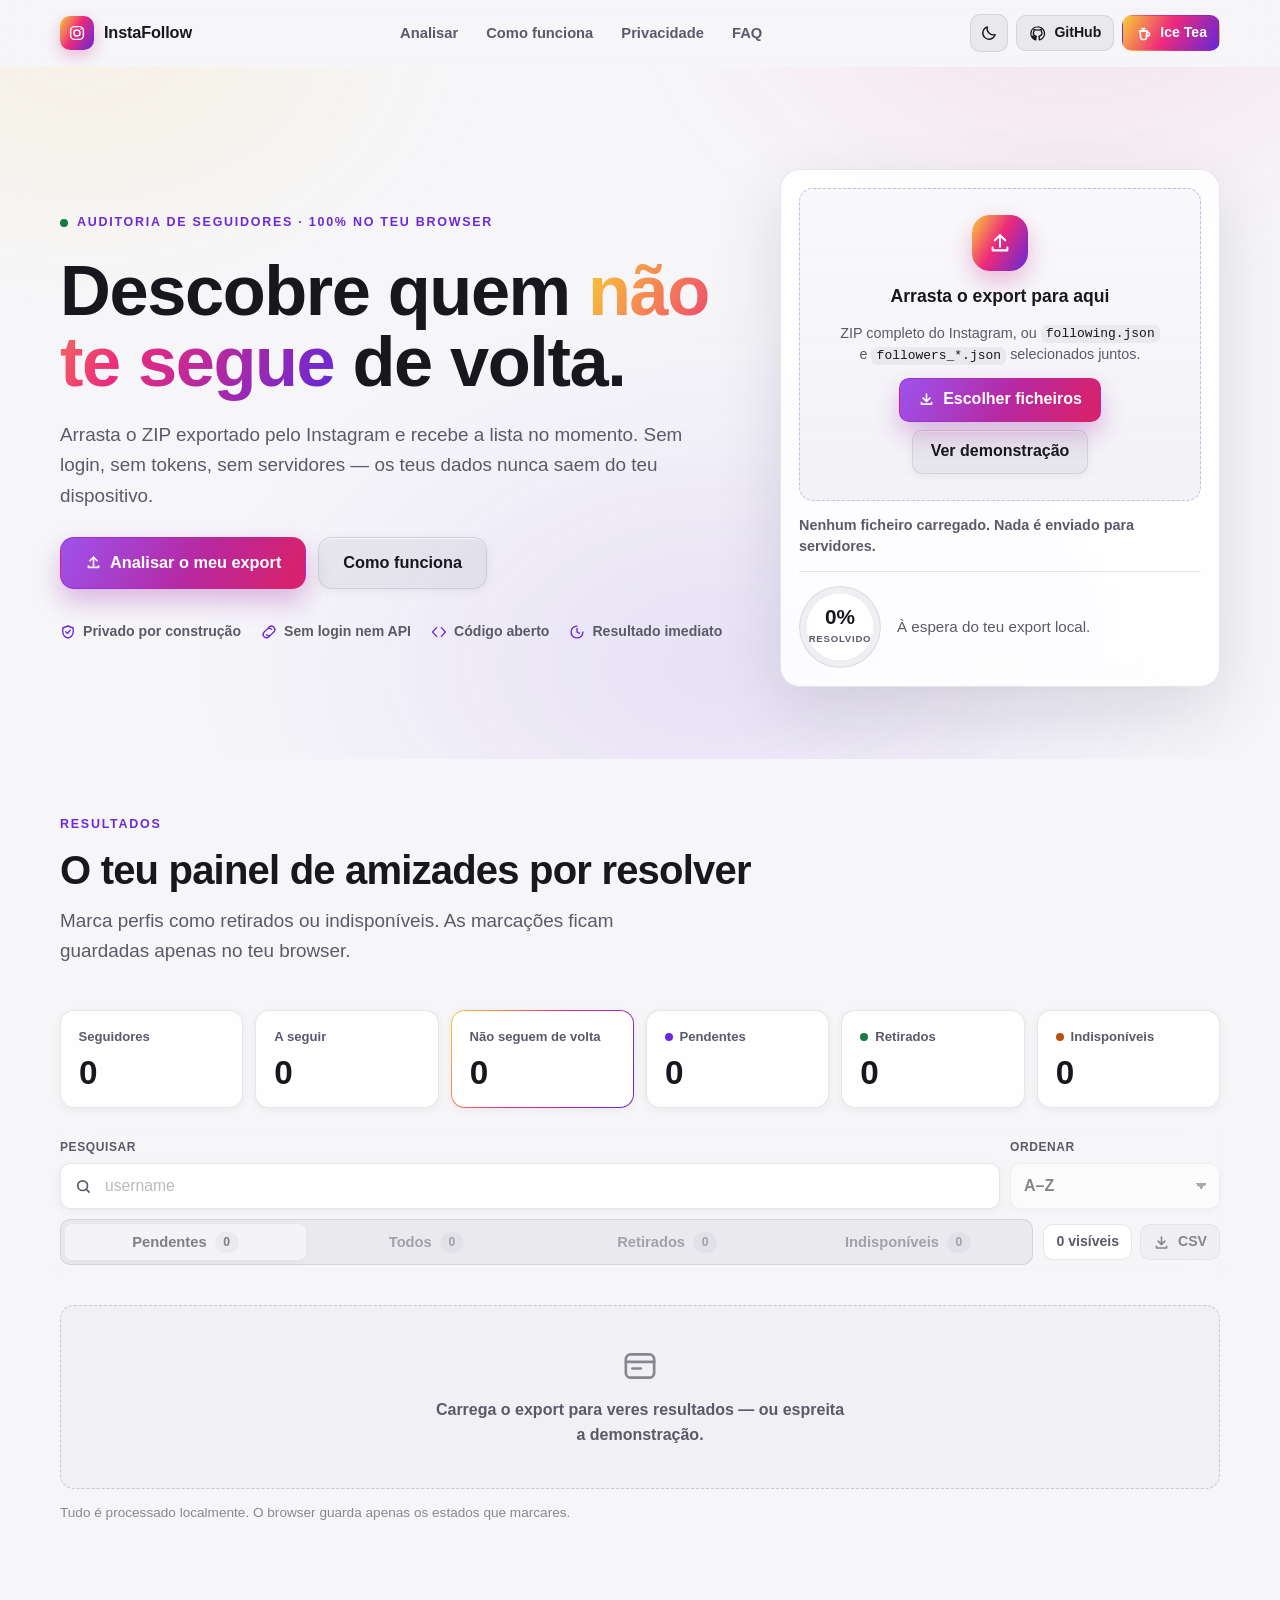
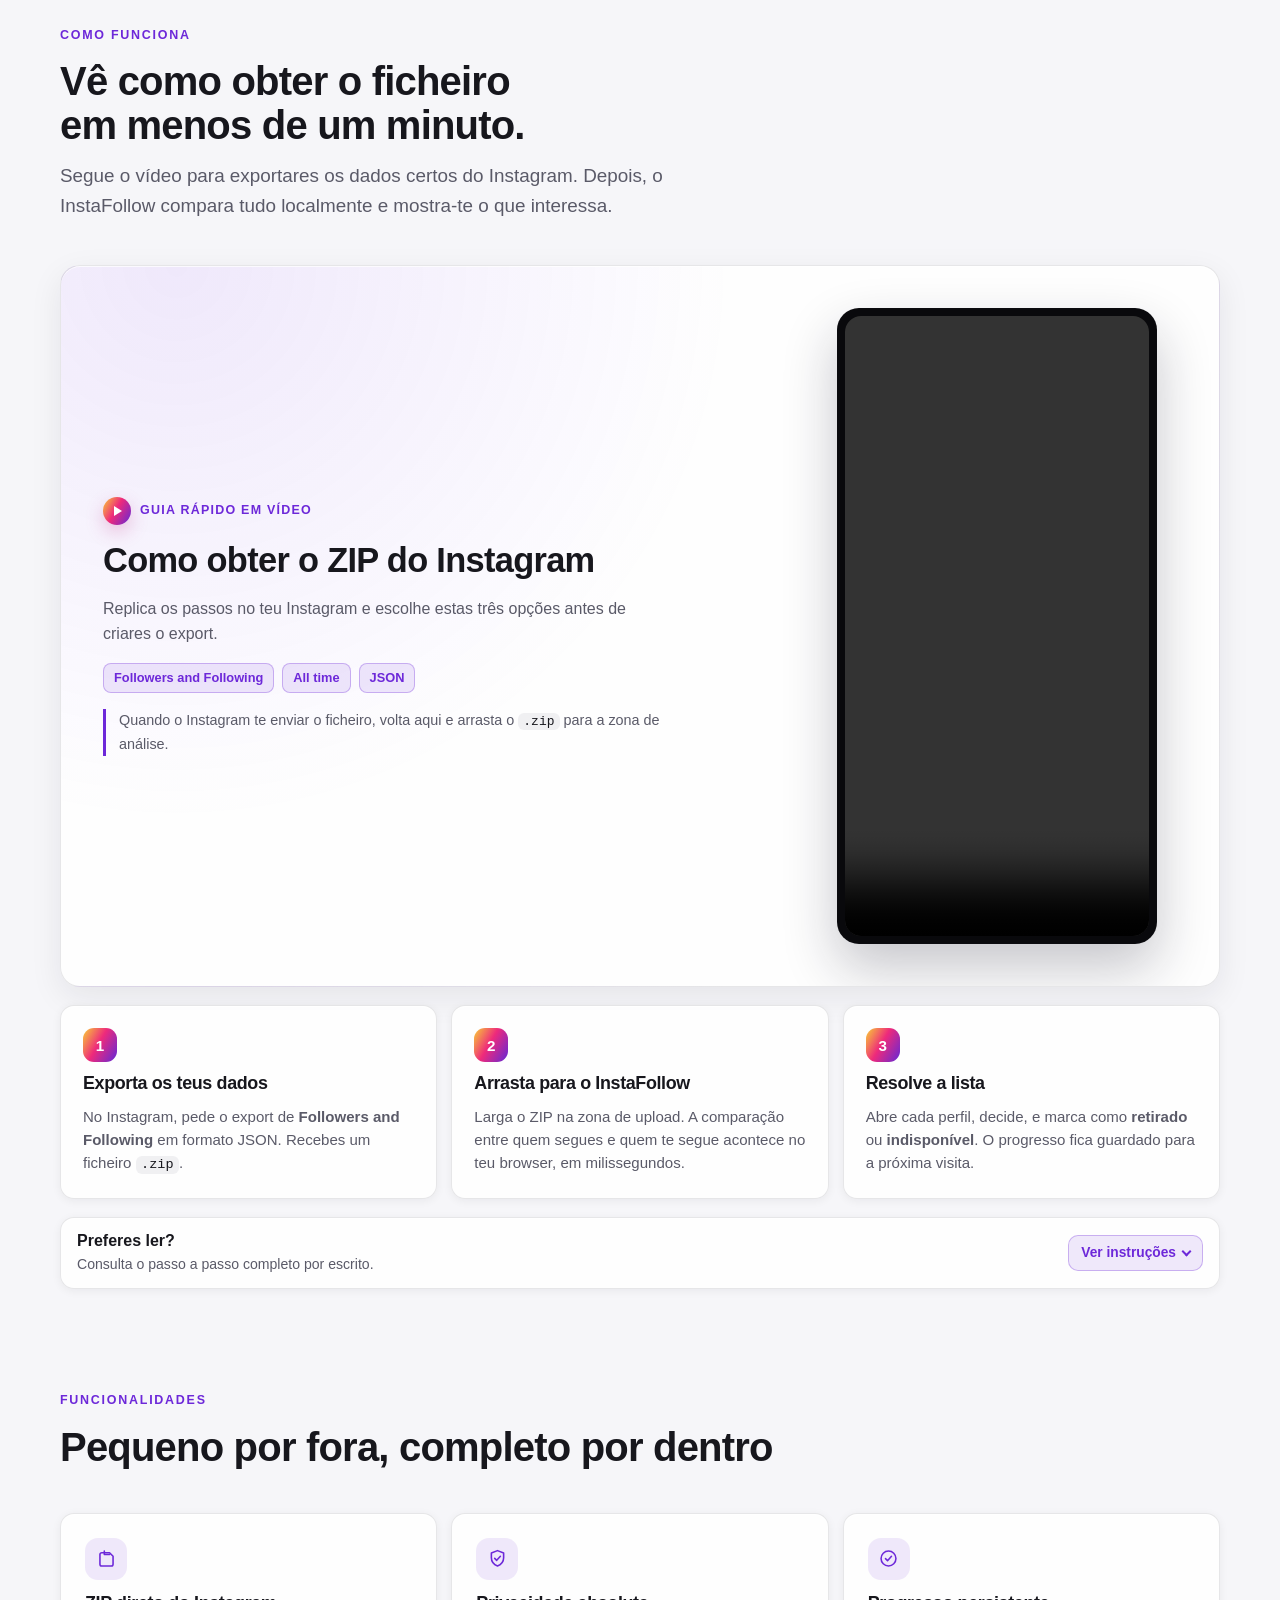
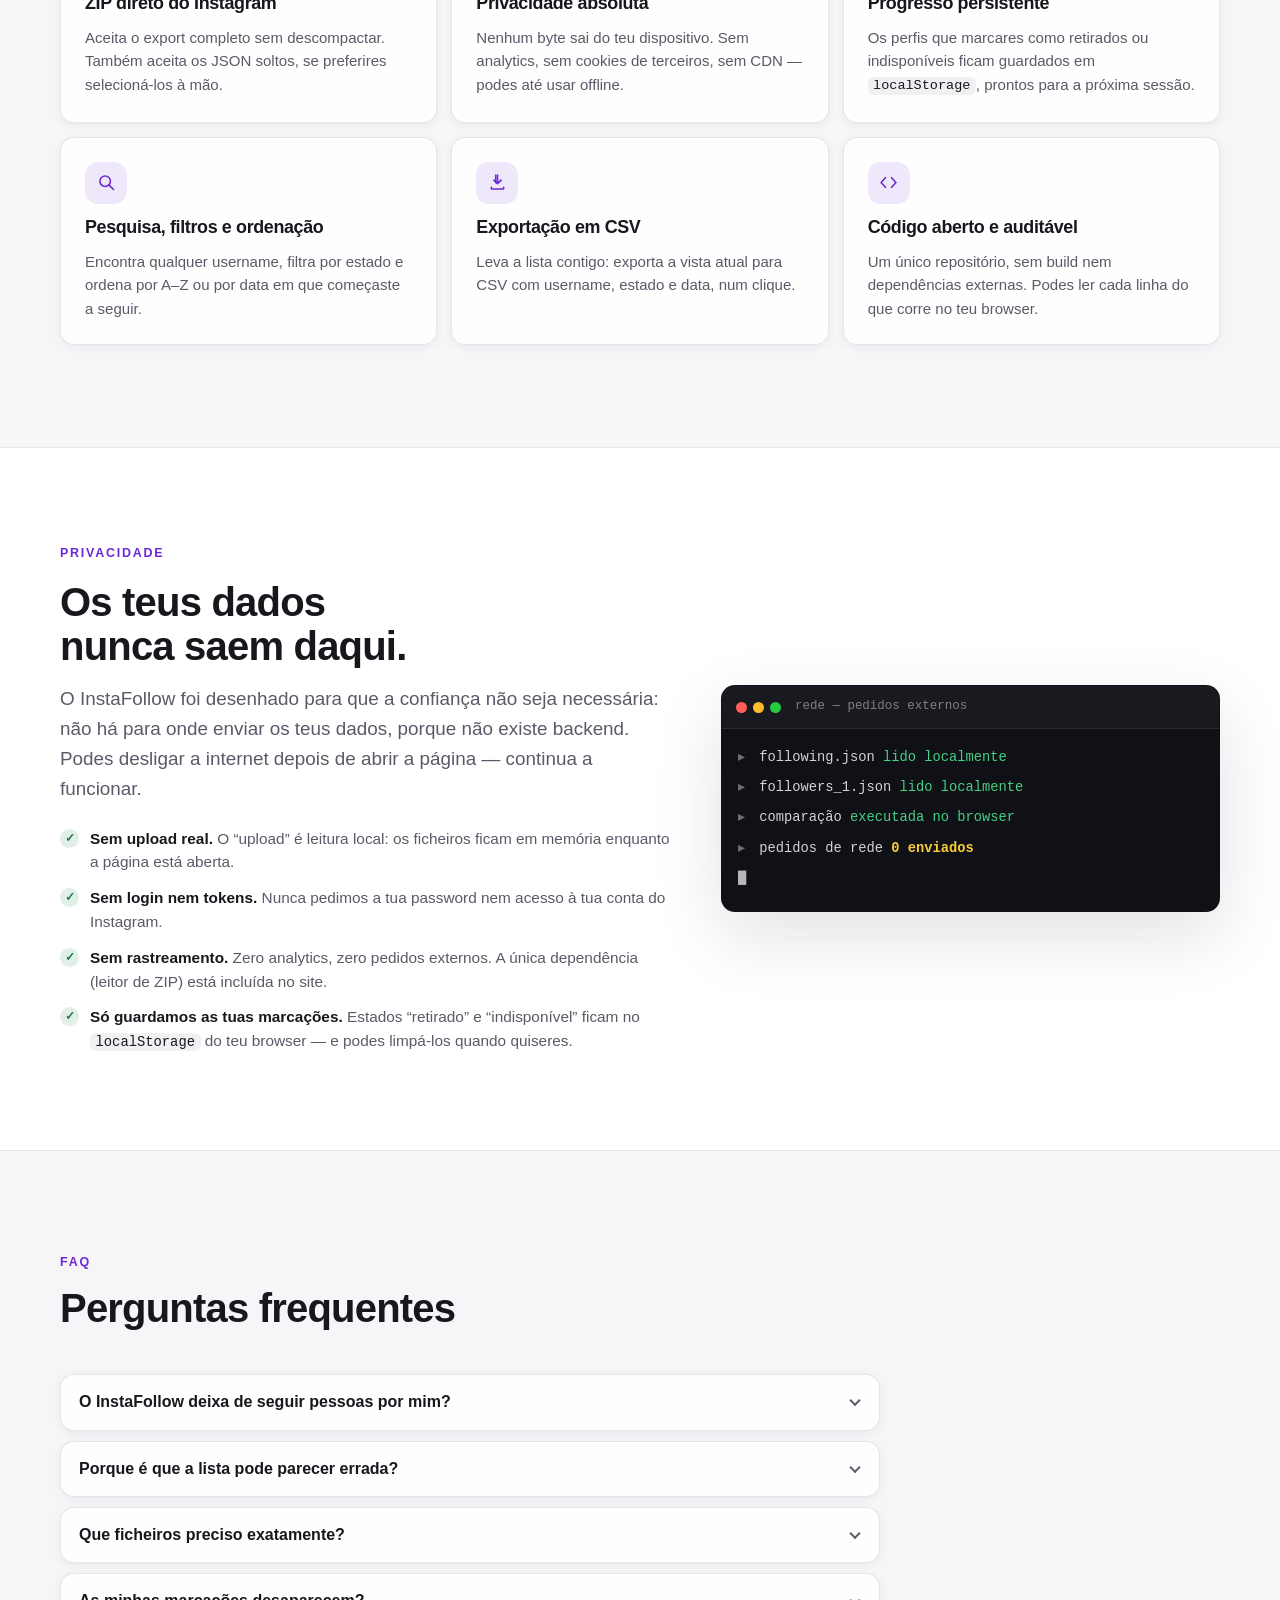
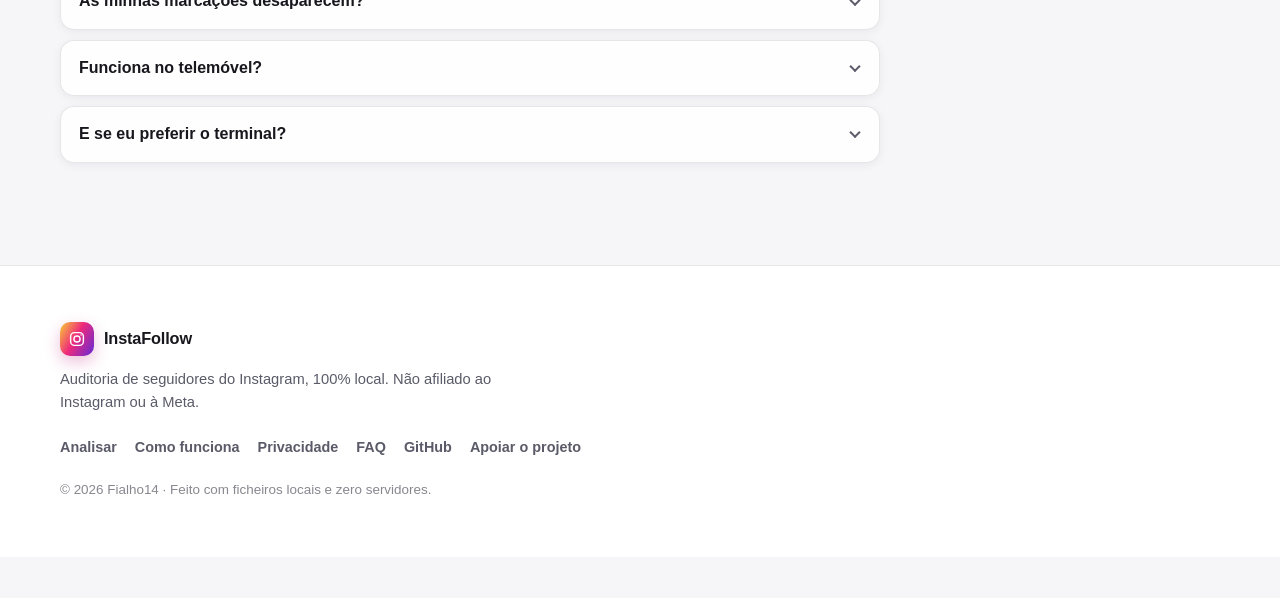
==== commit fd294616: "video" ====
--- a/index.html
+++ b/index.html
@@ -266,8 +266,32 @@
     <section class="how shell" id="como-funciona" aria-label="Como funciona">
       <div class="section-head reveal">
         <p class="eyebrow">Como funciona</p>
-        <h2>Três passos. Zero servidores.</h2>
-        <p class="section-lede">O Instagram deixa-te exportar os teus dados. O InstaFollow compara-os localmente e mostra-te o que interessa.</p>
+        <h2>Vê como obter o ficheiro em menos de um minuto.</h2>
+        <p class="section-lede">Segue o vídeo para exportares os dados certos do Instagram. Depois, o InstaFollow compara tudo localmente e mostra-te o que interessa.</p>
+      </div>
+
+      <div class="video-guide reveal">
+        <div class="video-guide-copy">
+          <span class="video-kicker">
+            <span class="play-dot" aria-hidden="true"></span>
+            Guia rápido em vídeo
+          </span>
+          <h3>Como obter o ZIP do Instagram</h3>
+          <p>Replica os passos no teu Instagram e escolhe estas três opções antes de criares o export.</p>
+          <div class="guide-badges" aria-label="Opções recomendadas">
+            <span>Followers and Following</span>
+            <span>All time</span>
+            <span>JSON</span>
+          </div>
+          <p class="video-note">Quando o Instagram te enviar o ficheiro, volta aqui e arrasta o <code>.zip</code> para a zona de análise.</p>
+        </div>
+
+        <div class="video-frame">
+          <video controls playsinline preload="metadata" aria-label="Tutorial para obter o ficheiro de seguidores e pessoas seguidas no Instagram">
+            <source src="assets/video/obter-ficheiros-instagram.mp4" type="video/mp4">
+            O teu browser não consegue reproduzir este vídeo.
+          </video>
+        </div>
       </div>
 
       <div class="steps reveal">
@@ -291,11 +315,11 @@
       <details class="export-guide reveal">
         <summary class="guide-summary">
           <span class="guide-summary-title">
-            <strong>Guia detalhado: obter o ZIP do Instagram</strong>
-            <span>Export recomendado: Followers and Following · All time · JSON.</span>
+            <strong>Preferes ler?</strong>
+            <span>Consulta o passo a passo completo por escrito.</span>
           </span>
           <span class="guide-toggle" aria-hidden="true">
-            <span class="when-closed">Ver passos</span>
+            <span class="when-closed">Ver instruções</span>
             <span class="when-open">Fechar</span>
           </span>
         </summary>
--- a/assets/css/main.css
+++ b/assets/css/main.css
@@ -1276,6 +1276,106 @@
 
 /* --------------------------- Como funciona --------------------------- */
 
+.video-guide {
+  display: grid;
+  grid-template-columns: minmax(0, 1fr) minmax(220px, 360px);
+  gap: clamp(24px, 5vw, 64px);
+  align-items: center;
+  margin-bottom: 18px;
+  overflow: hidden;
+  border: 1px solid var(--border);
+  border-radius: var(--radius-lg);
+  padding: clamp(22px, 4vw, 42px);
+  background:
+    radial-gradient(circle at 10% 0%, var(--accent-soft), transparent 44%),
+    var(--surface);
+  box-shadow: var(--inset-light), var(--shadow-md);
+}
+
+.video-guide-copy {
+  display: grid;
+  gap: 16px;
+  align-content: center;
+}
+
+.video-guide-copy h3 {
+  font-size: clamp(1.45rem, 3vw, 2.15rem);
+  line-height: 1.12;
+}
+
+.video-guide-copy > p {
+  max-width: 570px;
+  margin: 0;
+  color: var(--muted);
+  font-size: 1rem;
+  line-height: 1.6;
+}
+
+.video-kicker {
+  width: fit-content;
+  display: inline-flex;
+  align-items: center;
+  gap: 9px;
+  color: var(--accent);
+  font-size: 0.78rem;
+  font-weight: 800;
+  letter-spacing: 0.1em;
+  text-transform: uppercase;
+}
+
+.play-dot {
+  width: 28px;
+  height: 28px;
+  display: grid;
+  place-items: center;
+  border-radius: 50%;
+  background: var(--brand-gradient);
+  box-shadow: 0 7px 18px rgba(200, 60, 140, 0.28);
+}
+
+.play-dot::before {
+  width: 0;
+  height: 0;
+  margin-left: 2px;
+  border-top: 5px solid transparent;
+  border-bottom: 5px solid transparent;
+  border-left: 8px solid #fff;
+  content: "";
+}
+
+.video-guide .guide-badges span {
+  border-color: var(--accent-ring);
+  background: var(--accent-soft);
+  color: var(--accent);
+}
+
+.video-guide-copy .video-note {
+  border-left: 3px solid var(--accent);
+  padding-left: 13px;
+  font-size: 0.9rem;
+}
+
+.video-frame {
+  width: min(100%, 320px);
+  justify-self: center;
+  overflow: hidden;
+  border: 1px solid var(--border-strong);
+  border-radius: 22px;
+  padding: 7px;
+  background: #09090c;
+  box-shadow: 0 24px 54px rgba(20, 20, 40, 0.24);
+}
+
+.video-frame video {
+  width: 100%;
+  max-height: min(72vh, 620px);
+  display: block;
+  border-radius: 16px;
+  background: #000;
+  aspect-ratio: 499 / 1080;
+  object-fit: contain;
+}
+
 .steps {
   display: grid;
   grid-template-columns: repeat(3, minmax(0, 1fr));
@@ -1865,6 +1965,15 @@
     flex: 1 1 auto;
   }
 
+  .video-guide {
+    grid-template-columns: 1fr;
+    padding: 20px;
+  }
+
+  .video-frame {
+    width: min(100%, 300px);
+  }
+
   .guide-content {
     grid-template-columns: 1fr;
   }
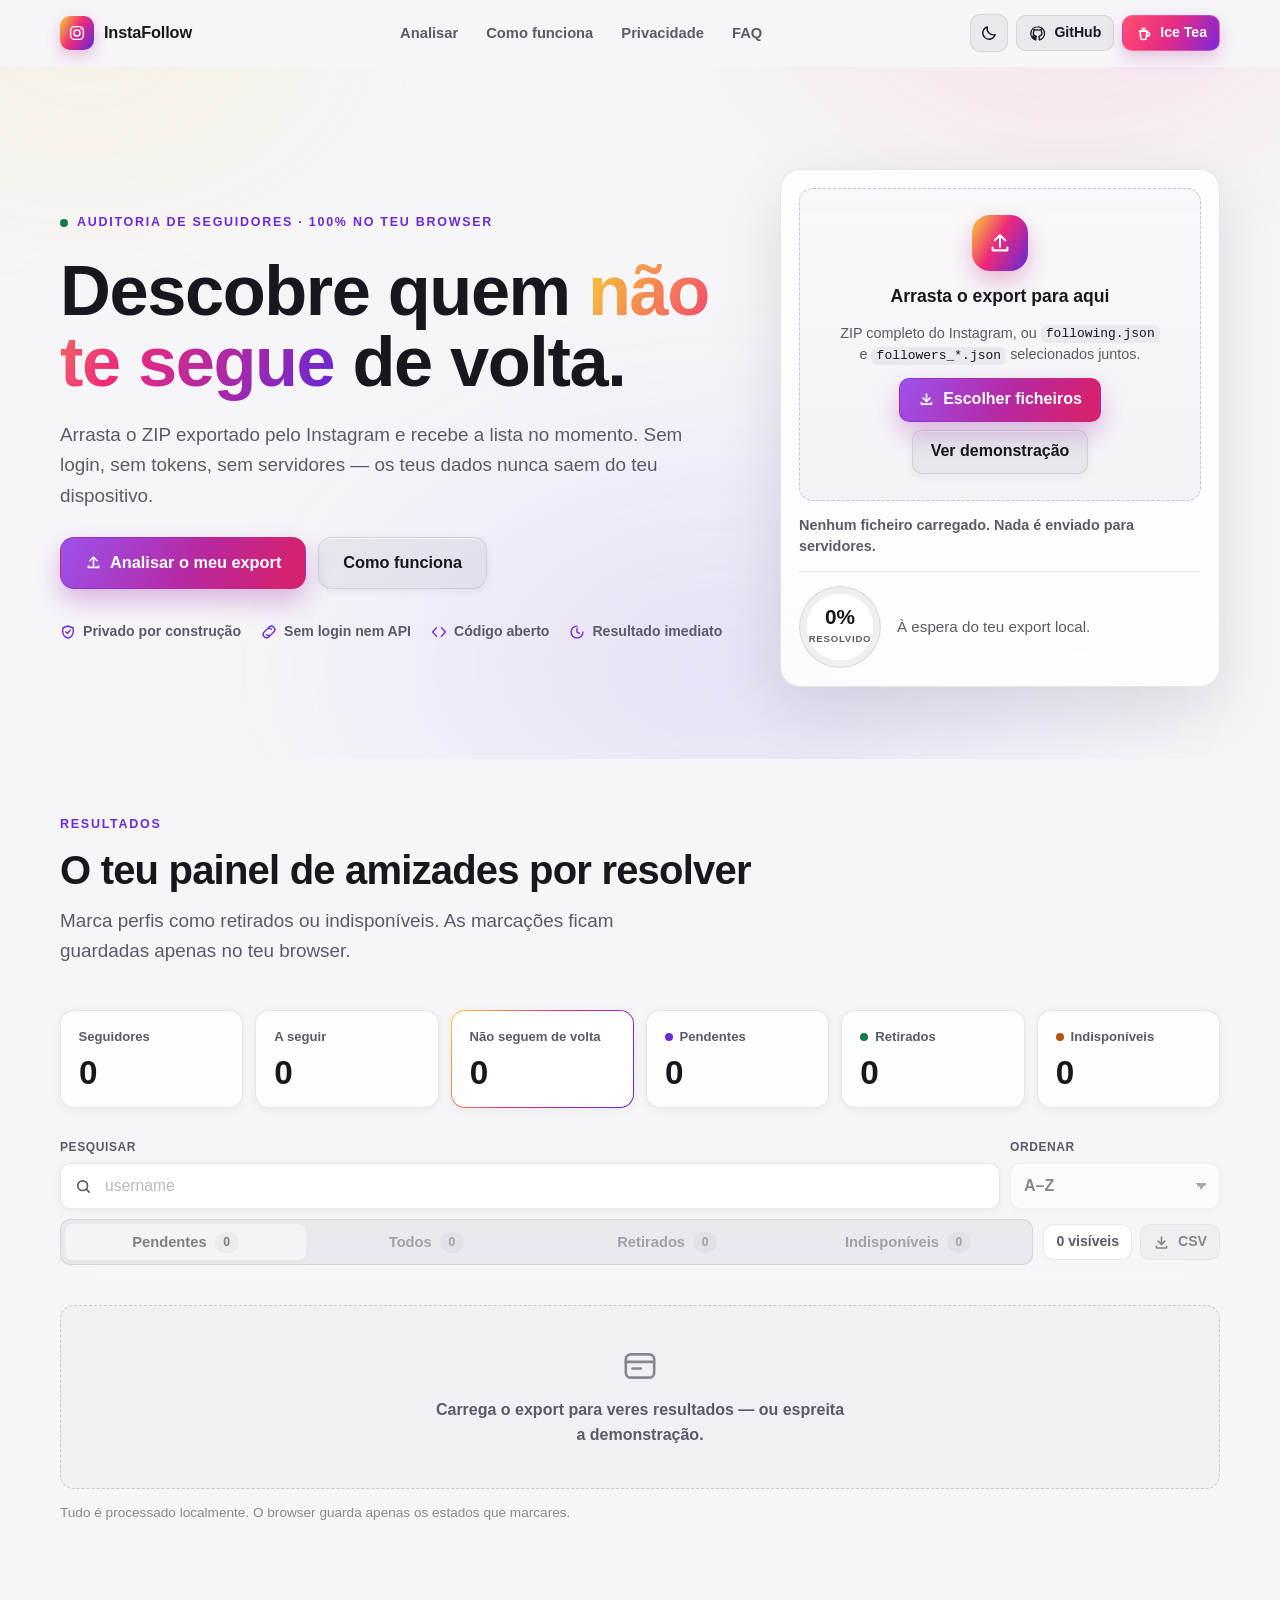
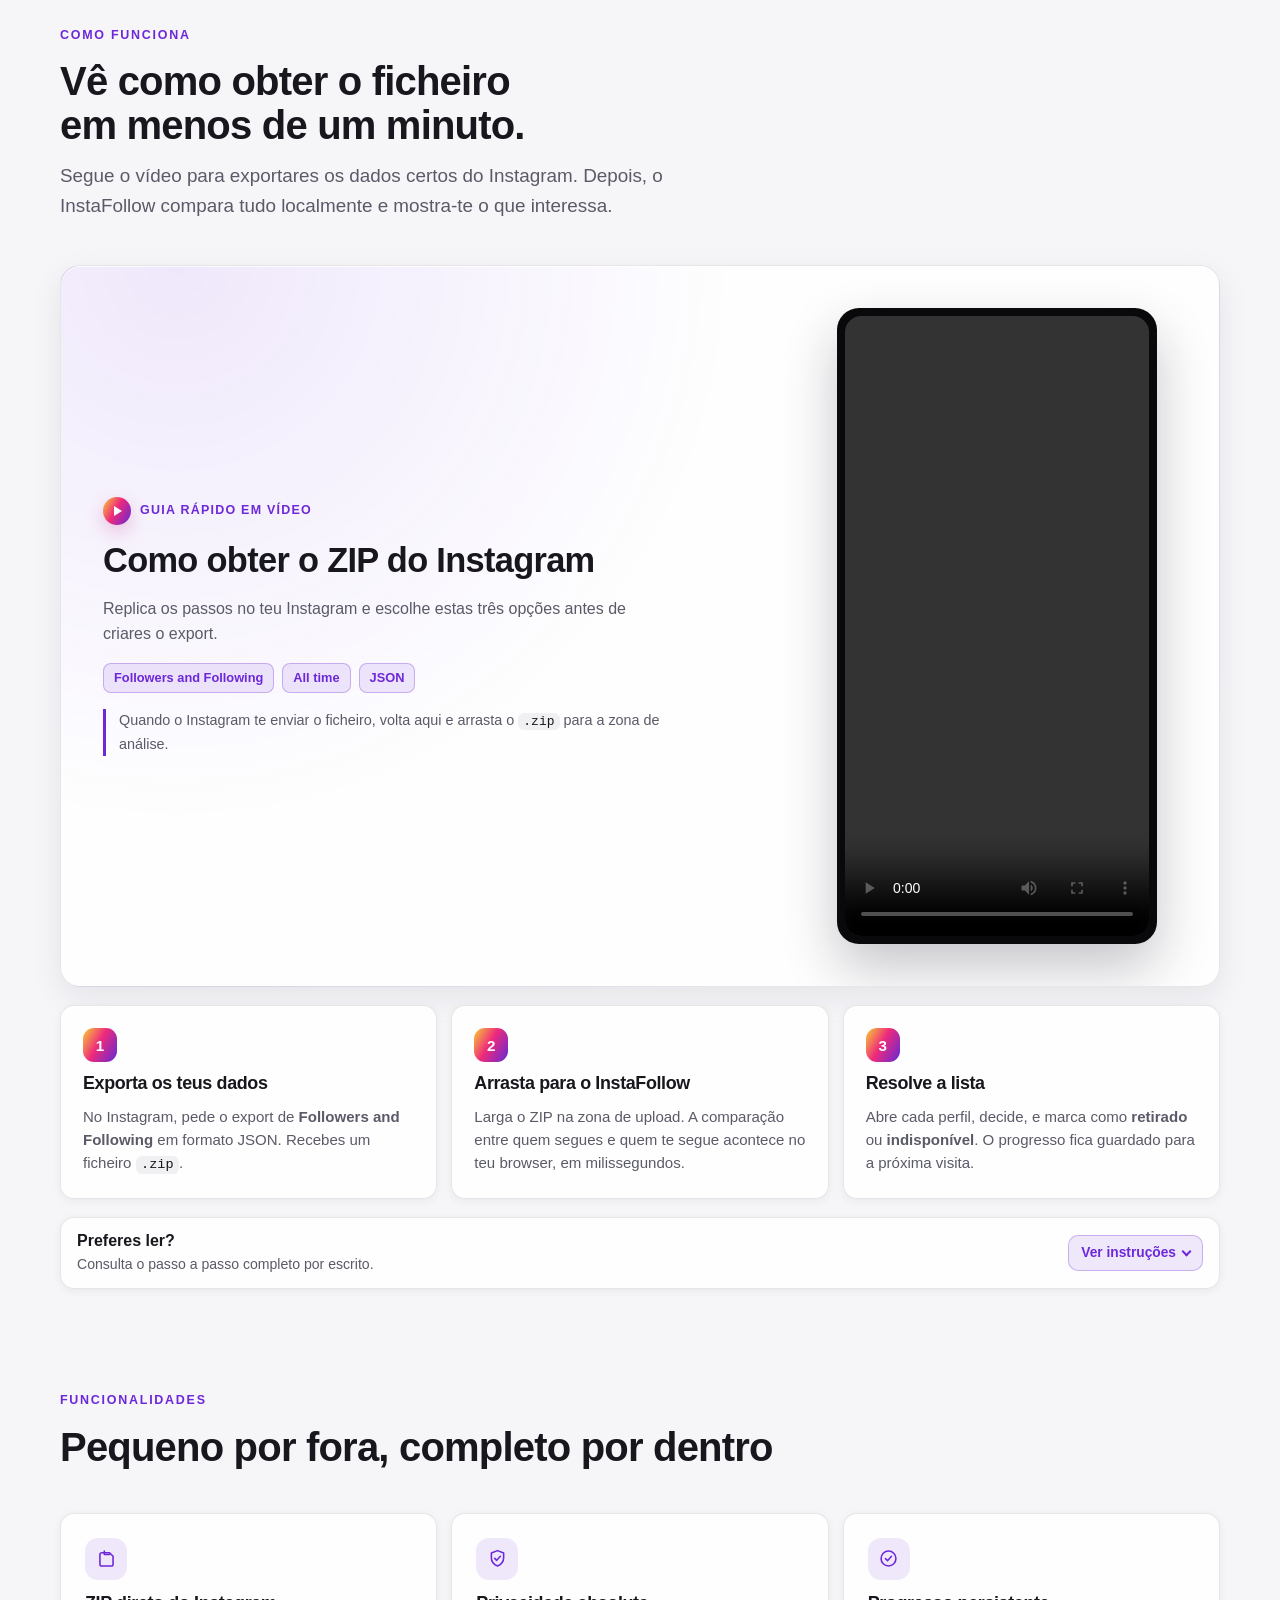
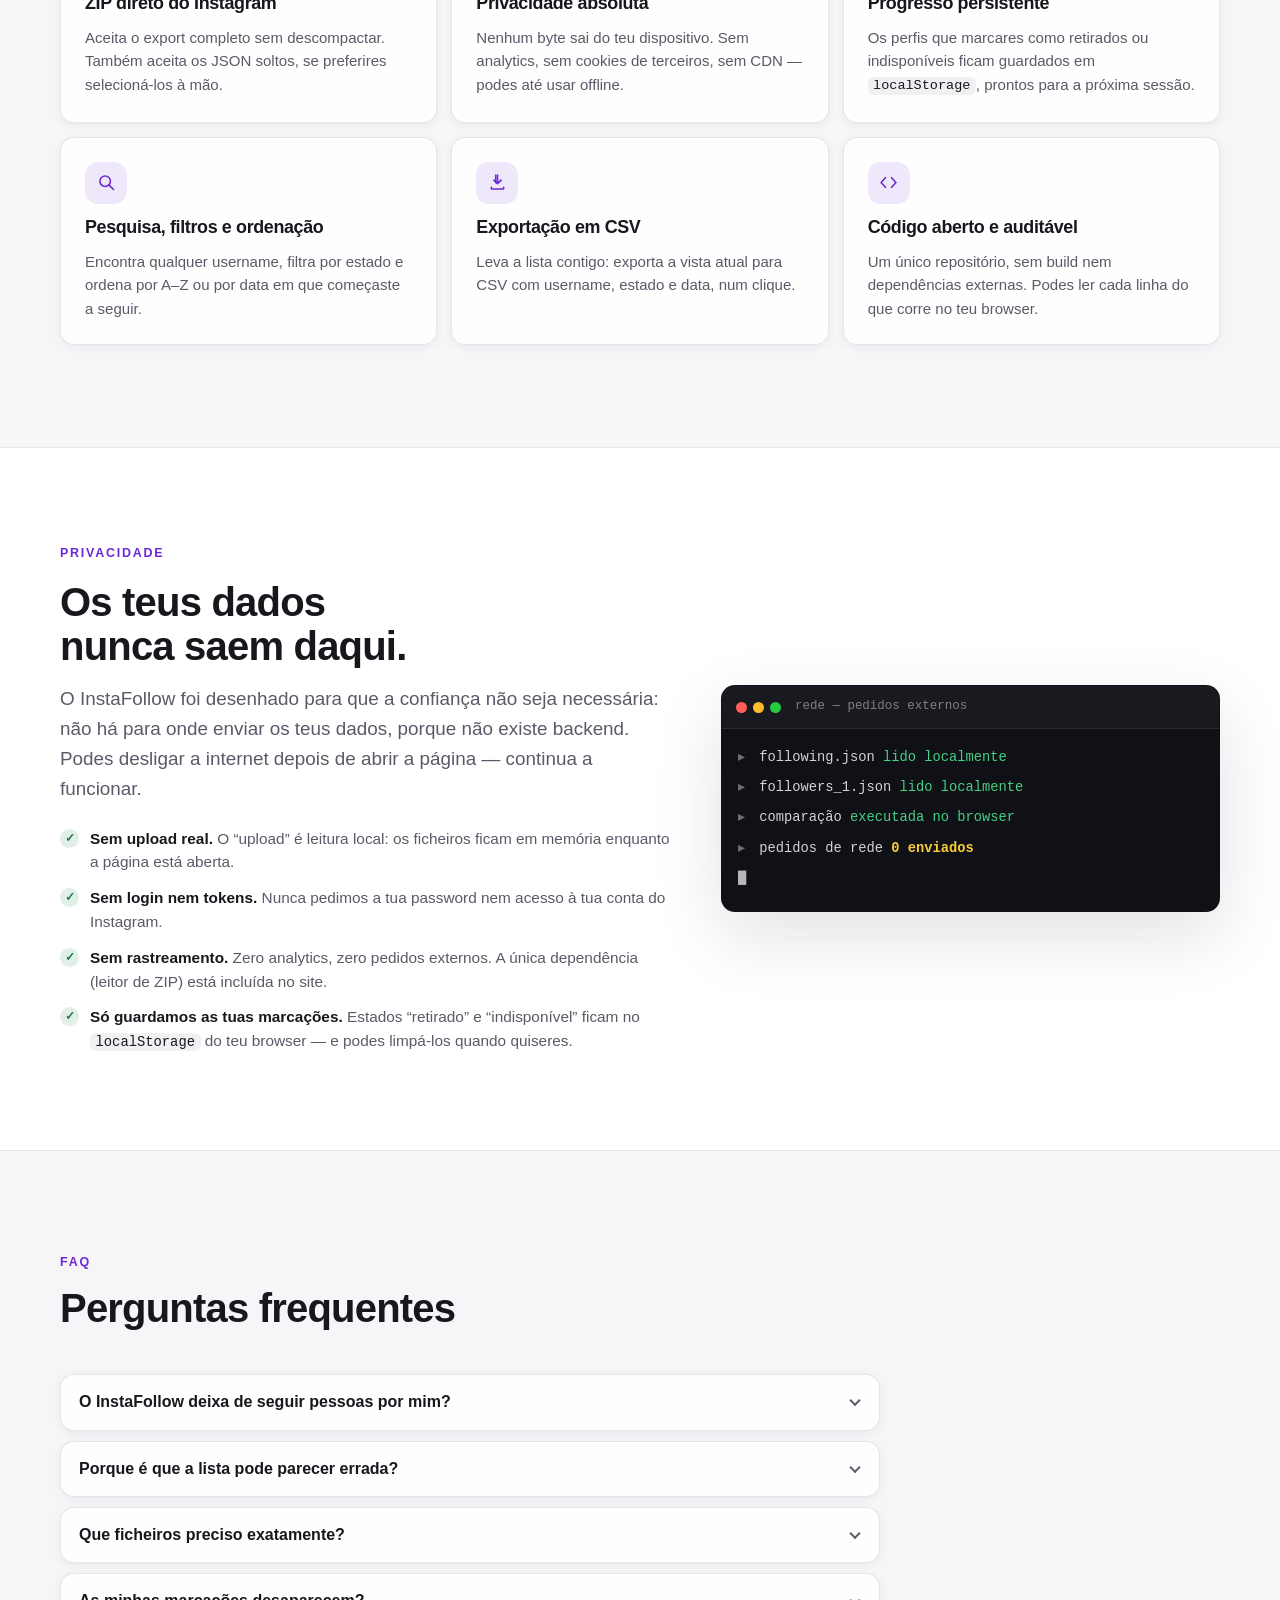
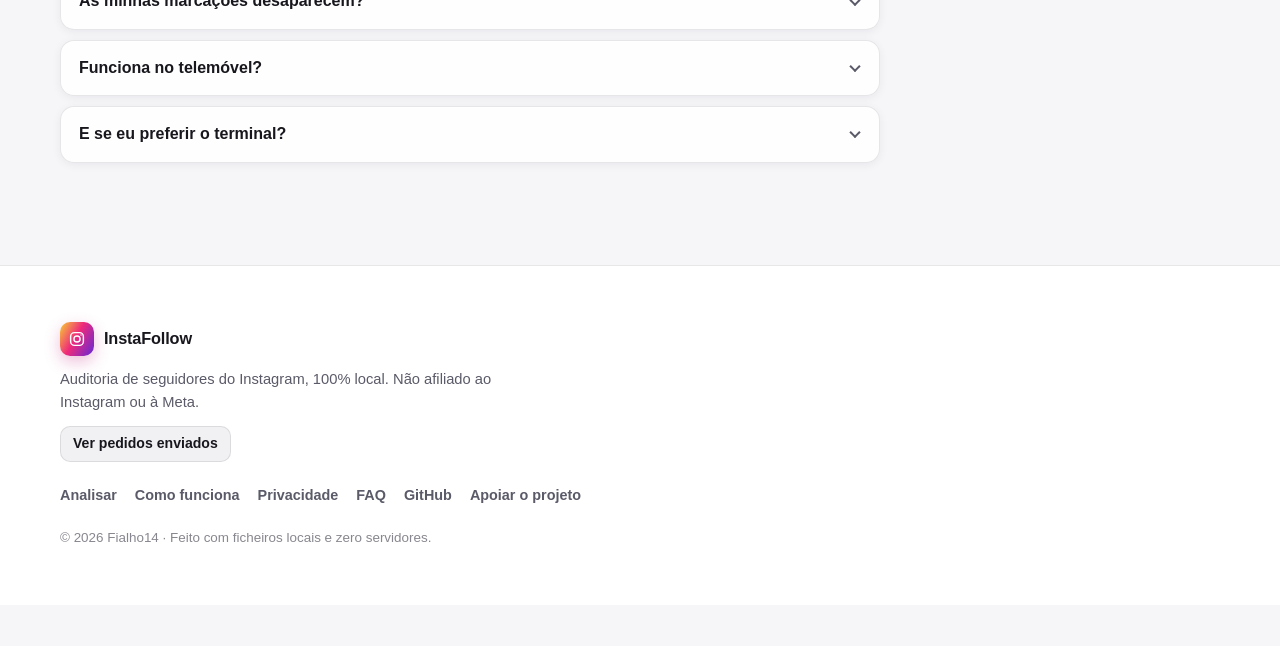
==== commit 736a7289: "pendentes2" ====
--- a/index.html
+++ b/index.html
@@ -487,6 +487,7 @@
           <span class="brand-name">InstaFollow</span>
         </a>
         <p>Auditoria de seguidores do Instagram, 100% local. Não afiliado ao Instagram ou à Meta.</p>
+        <a class="button ghost small" href="pedidos-pendentes.html">Ver pedidos enviados</a>
       </div>
       <nav class="footer-nav" aria-label="Ligações do rodapé">
         <a href="#analisar">Analisar</a>
--- a/assets/css/main.css
+++ b/assets/css/main.css
@@ -393,13 +393,16 @@
 }
 
 .button.support {
-  border-color: transparent;
-  background: var(--brand-gradient);
+  overflow: hidden;
+  border-color: rgba(255, 255, 255, 0.18);
+  background: linear-gradient(120deg, #ff4f6d 0%, #e92c83 48%, #7b27dd 100%);
   color: #fff;
+  box-shadow: 0 7px 18px rgba(173, 35, 145, 0.24);
 }
 
 .button.support:hover {
-  filter: saturate(1.15);
+  border-color: rgba(255, 255, 255, 0.3);
+  filter: saturate(1.08);
 }
 
 /* ----------------------------- Header ----------------------------- */
@@ -1887,6 +1890,161 @@
   font-size: 0.84rem;
 }
 
+/* ----------------------- Pedidos de seguimento ----------------------- */
+
+.utility-body {
+  min-height: 100vh;
+  display: flex;
+  flex-direction: column;
+}
+
+.utility-main {
+  flex: 1;
+}
+
+.utility-shell {
+  display: grid;
+  gap: 30px;
+  max-width: 860px;
+  padding-block: clamp(42px, 7vw, 84px);
+}
+
+.utility-intro {
+  display: grid;
+  gap: 14px;
+}
+
+.utility-intro h1 {
+  max-width: 760px;
+  font-size: clamp(2rem, 5vw, 3.4rem);
+}
+
+.pending-upload-card,
+.pending-results {
+  border: 1px solid var(--border);
+  border-radius: var(--radius-lg);
+  padding: clamp(18px, 3vw, 26px);
+  background: var(--surface);
+  box-shadow: var(--inset-light), var(--shadow-md);
+}
+
+.pending-upload-card {
+  display: grid;
+  gap: 12px;
+}
+
+.pending-drop-zone {
+  display: flex;
+  align-items: center;
+  justify-content: space-between;
+  gap: 20px;
+  min-height: 116px;
+  border: 1.5px dashed var(--accent-ring);
+  border-radius: var(--radius-md);
+  padding: 20px;
+  background: var(--surface-soft);
+  transition: border-color 160ms ease, background 160ms ease;
+}
+
+.pending-drop-zone.dragging {
+  border-color: var(--accent);
+  background: var(--accent-soft);
+}
+
+.pending-drop-zone .upload-note {
+  margin-top: 5px;
+}
+
+.pending-results {
+  display: grid;
+  gap: 14px;
+  scroll-margin-top: calc(var(--header-height) + 18px);
+}
+
+.pending-results[hidden] {
+  display: none;
+}
+
+.pending-results-head {
+  display: flex;
+  align-items: end;
+  justify-content: space-between;
+  gap: 24px;
+}
+
+.pending-results-head > div:first-child {
+  display: grid;
+  gap: 8px;
+}
+
+.pending-results-head h2 {
+  font-size: clamp(1.45rem, 3vw, 2rem);
+}
+
+.pending-controls {
+  display: grid;
+  grid-template-columns: minmax(190px, 1fr) minmax(145px, 170px);
+  gap: 10px;
+  min-width: min(100%, 390px);
+}
+
+.pending-controls .input-shell input {
+  padding-left: 13px;
+}
+
+.pending-controls .input-shell {
+  grid-template-columns: 1fr;
+}
+
+.pending-visible {
+  margin: 0;
+  color: var(--muted);
+  font-size: 0.84rem;
+  font-weight: 700;
+}
+
+.pending-request-list {
+  display: grid;
+  gap: 9px;
+  margin: 0;
+  padding: 0;
+  list-style: none;
+}
+
+.pending-request-card {
+  display: grid;
+  grid-template-columns: 46px minmax(0, 1fr) auto;
+  gap: 14px;
+  align-items: center;
+  border: 1px solid var(--border);
+  border-radius: var(--radius-md);
+  padding: 13px 14px;
+  background: var(--surface-solid);
+  box-shadow: var(--shadow-sm);
+}
+
+.pending-request-card .avatar {
+  width: 46px;
+  height: 46px;
+}
+
+.pending-request-card .status-pill {
+  color: var(--warning);
+  background: var(--warning-soft);
+}
+
+.pending-empty {
+  min-height: 150px;
+}
+
+.pending-empty[hidden] {
+  display: none;
+}
+
+.utility-footer {
+  padding-block: 24px;
+}
+
 /* --------------------------- Animações reveal --------------------------- */
 
 html.js .reveal {
@@ -2032,6 +2190,14 @@
     align-items: start;
   }
 
+  .pending-results-head {
+    display: grid;
+  }
+
+  .pending-controls {
+    min-width: 0;
+  }
+
   .actions {
     grid-column: 1 / -1;
     display: grid;
@@ -2065,4 +2231,25 @@
   .user-main {
     grid-column: 2;
   }
-}
+
+  .pending-drop-zone {
+    align-items: stretch;
+    flex-direction: column;
+  }
+
+  .pending-controls {
+    grid-template-columns: 1fr;
+  }
+
+  .pending-request-card {
+    grid-template-columns: minmax(0, 1fr) auto;
+  }
+
+  .pending-request-card .avatar {
+    display: none;
+  }
+
+  .pending-request-card .user-main {
+    grid-column: 1;
+  }
+}
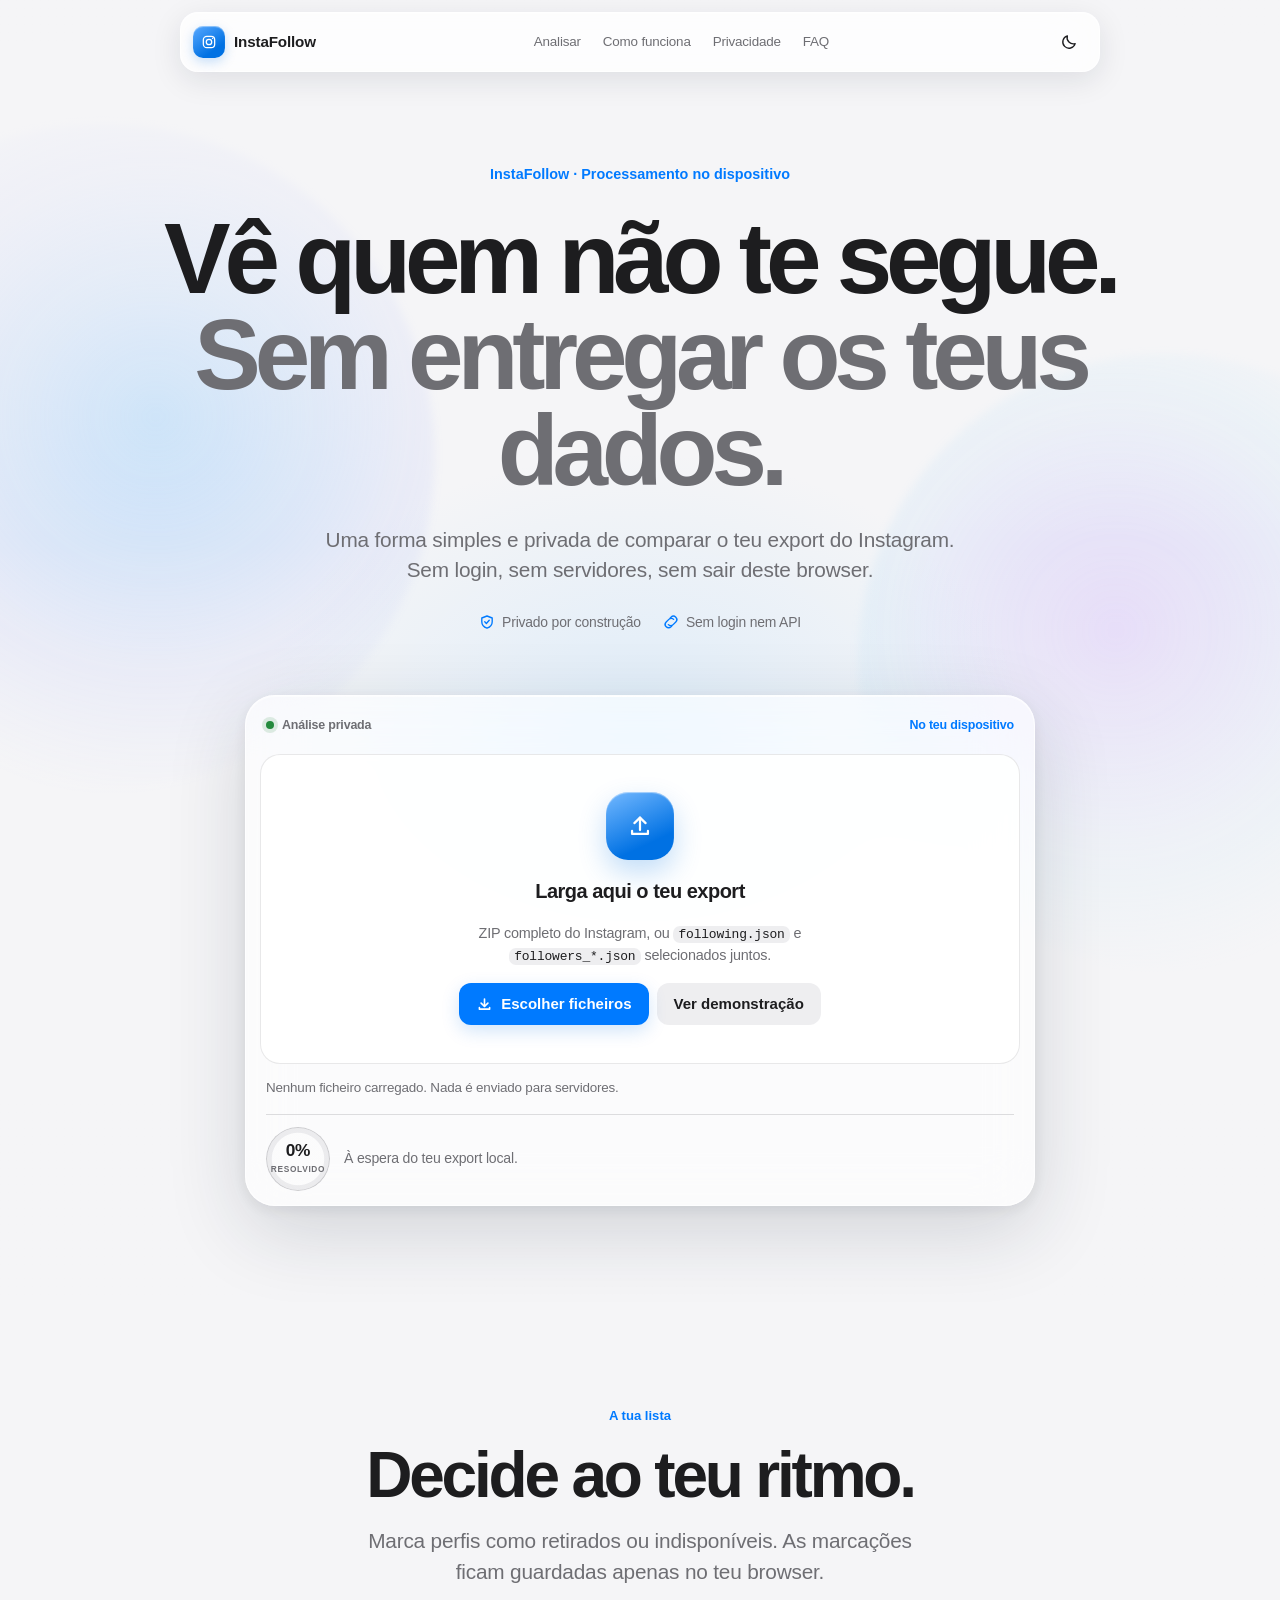
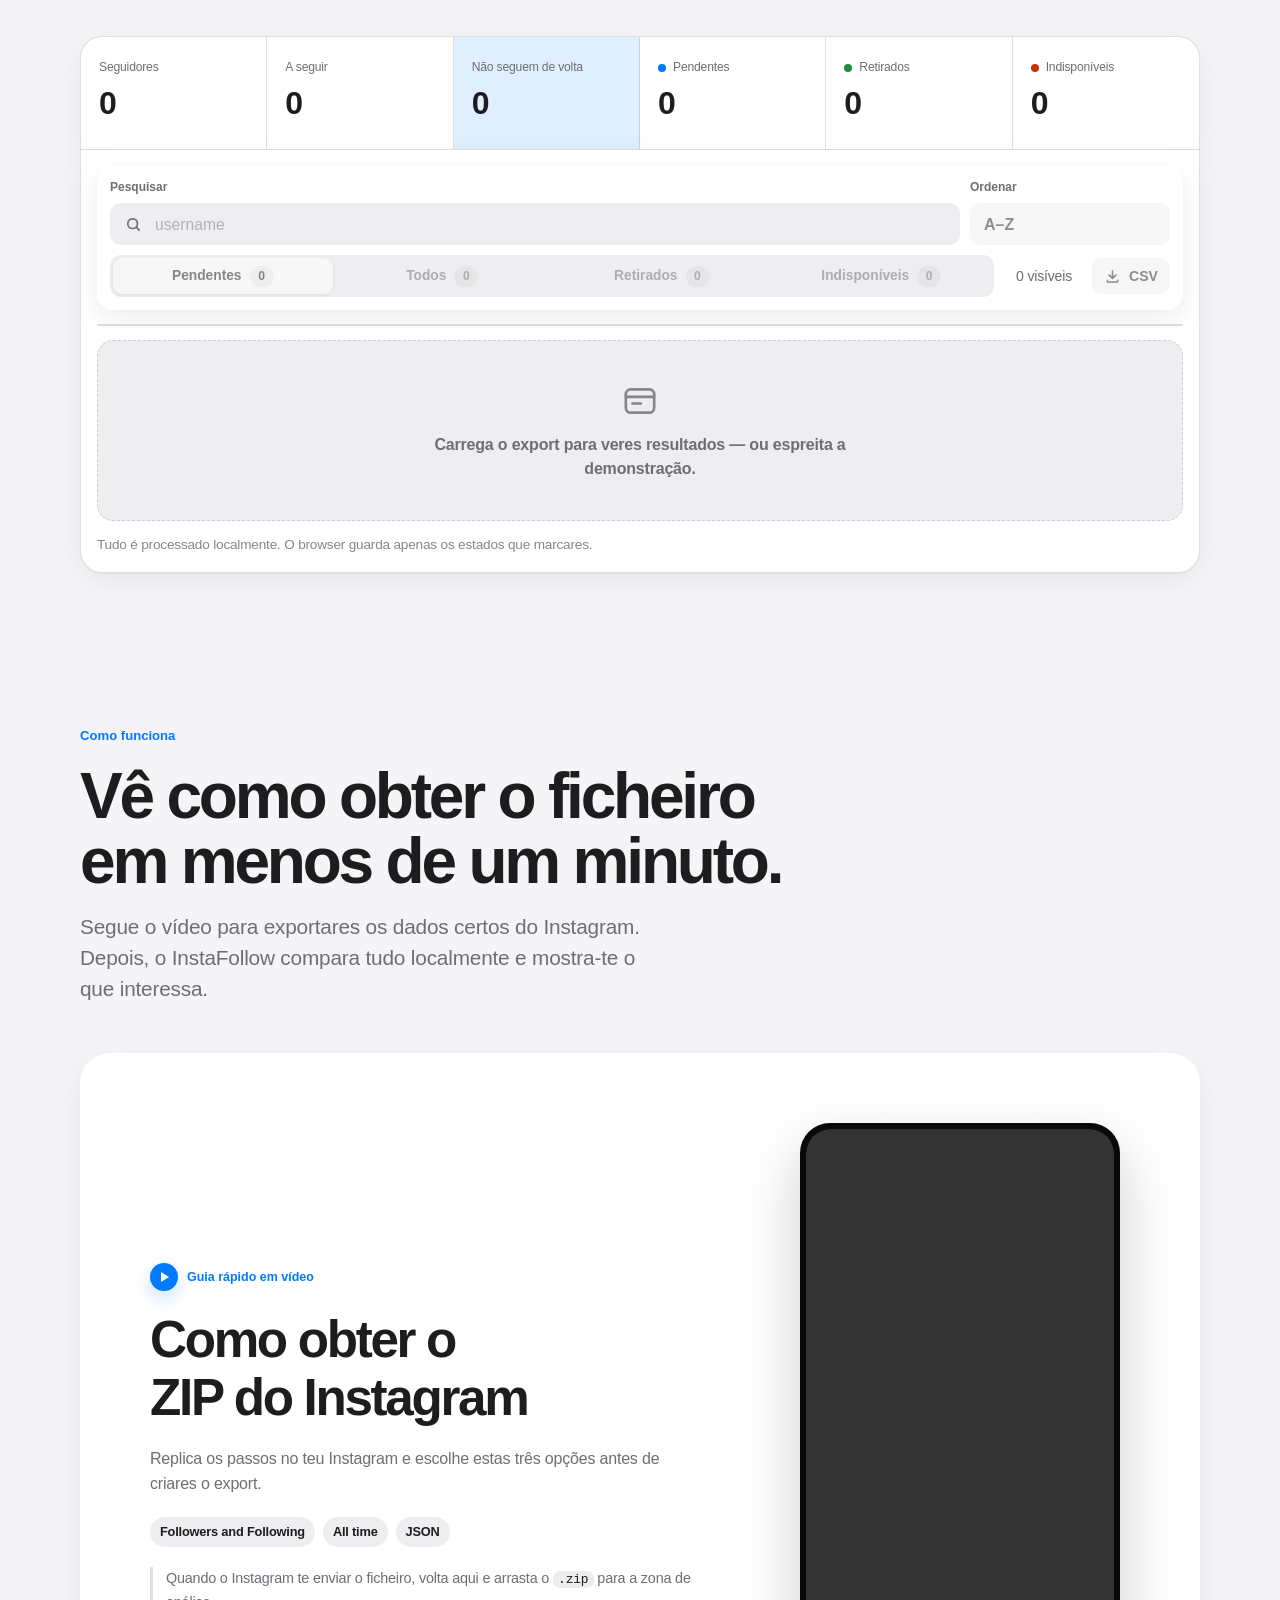
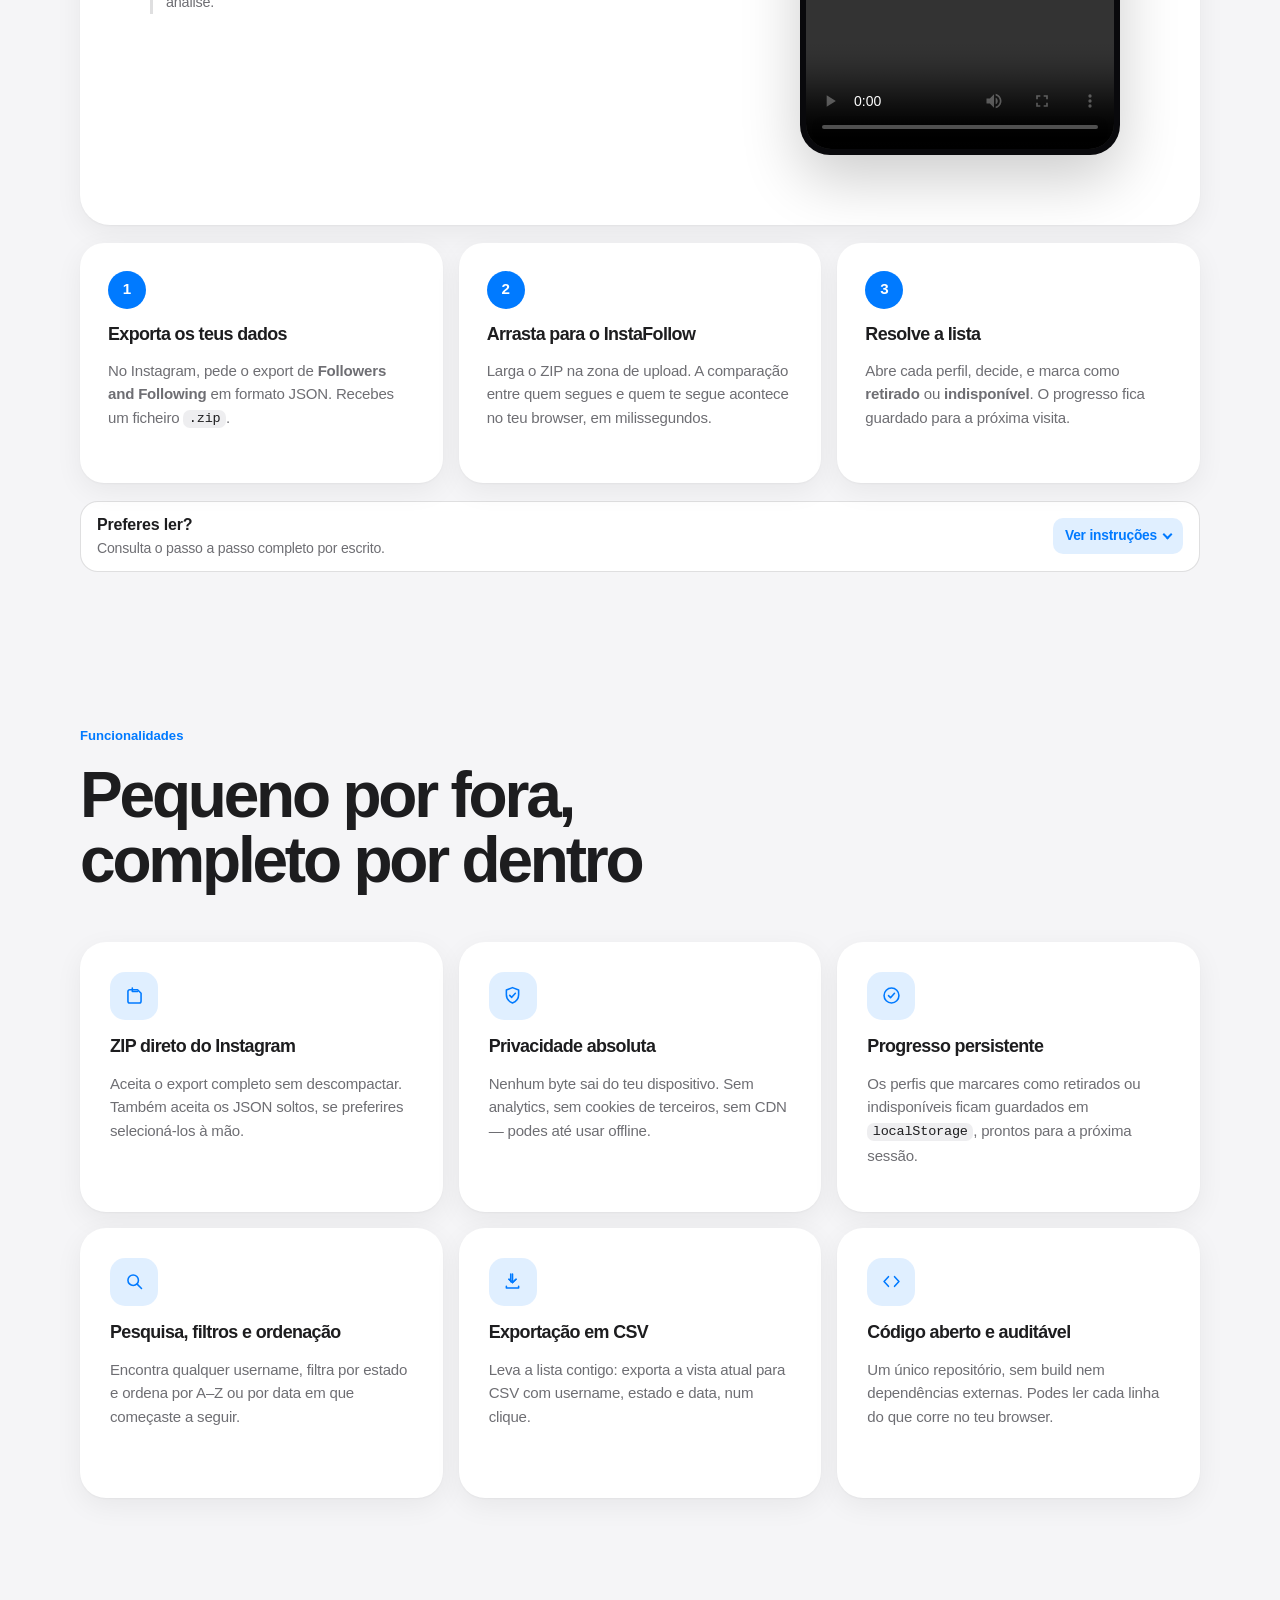
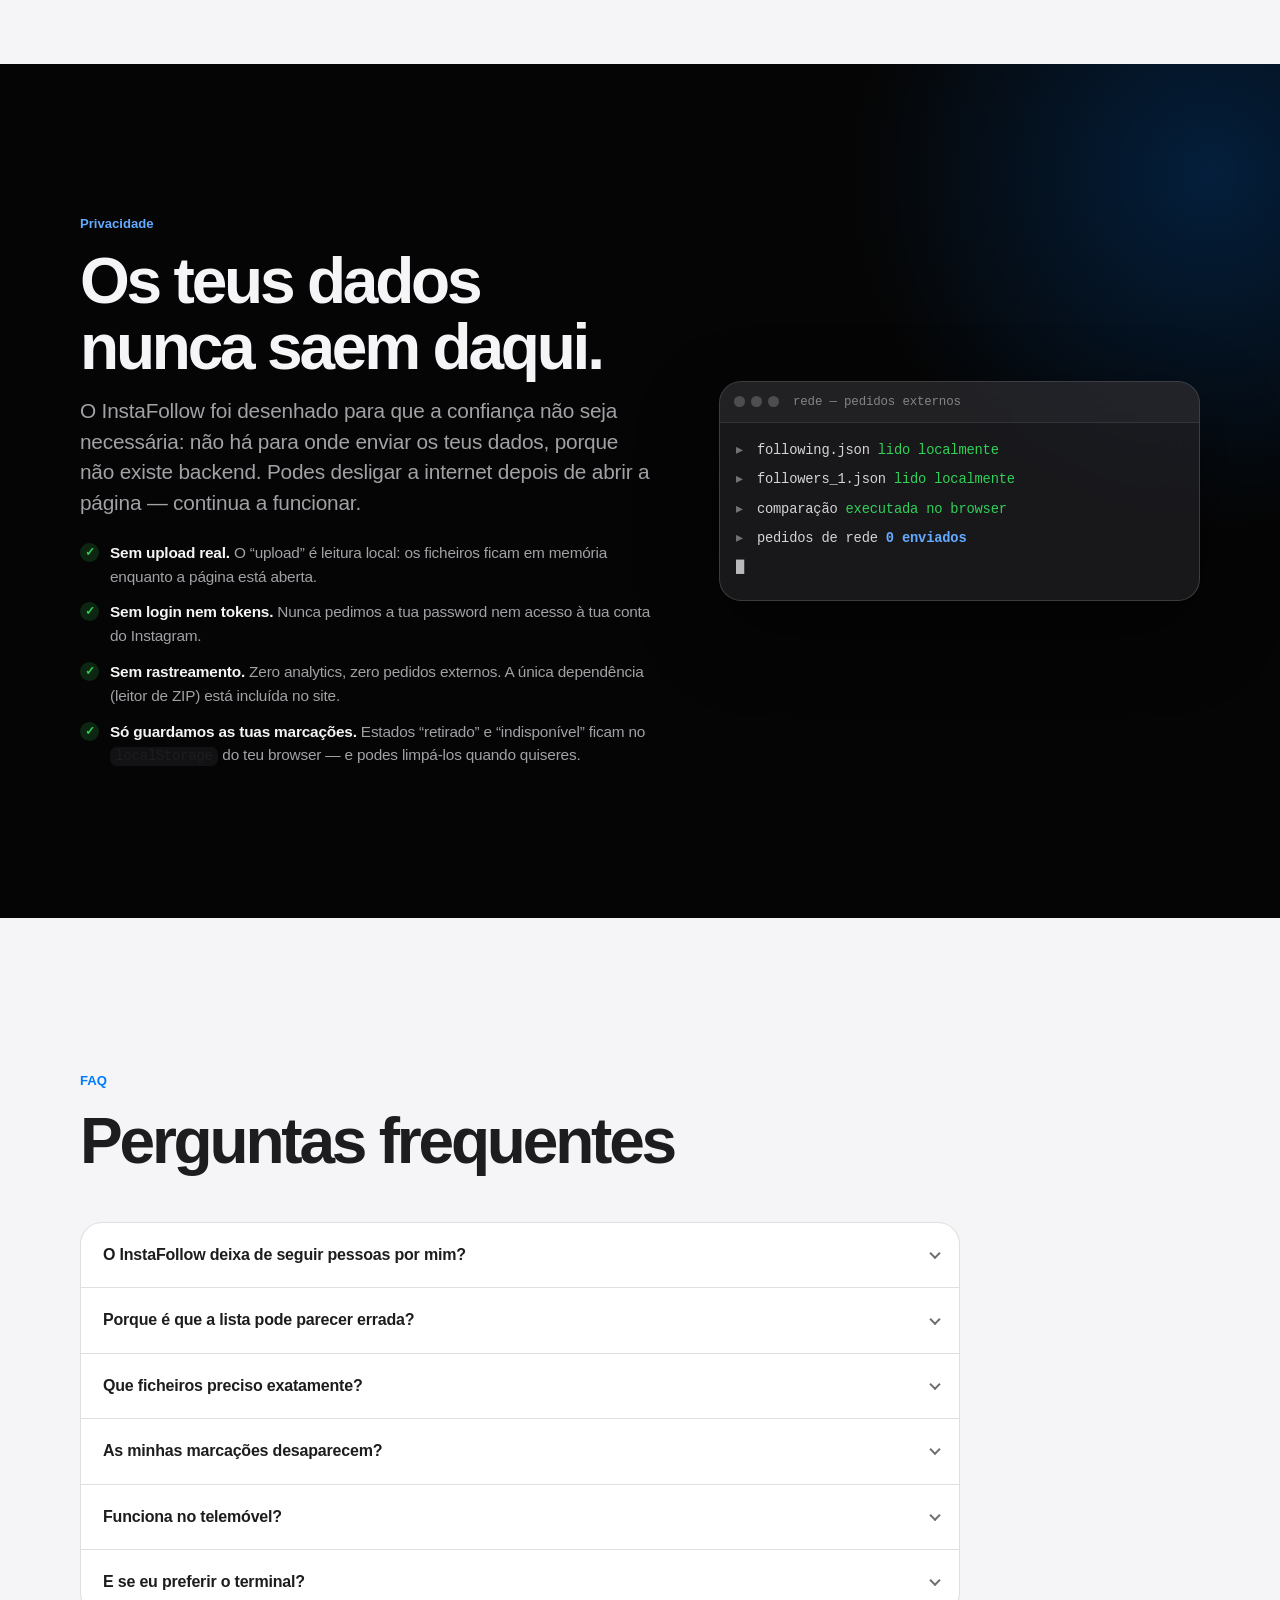
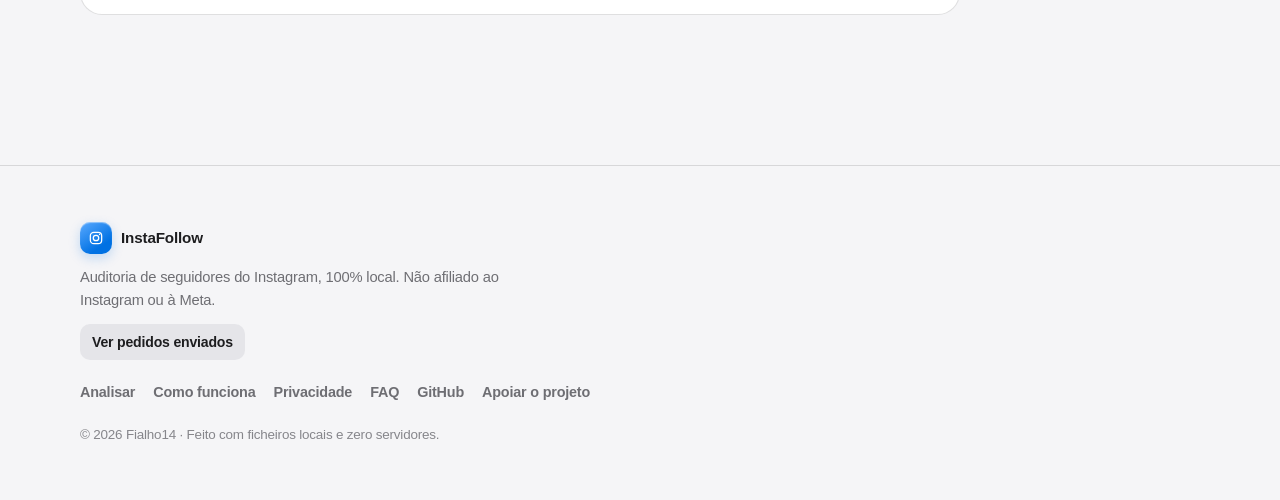
==== commit c4a9635e: "apple" ====
--- a/index.html
+++ b/index.html
@@ -6,8 +6,8 @@
   <title>InstaFollow — Descobre quem não te segue de volta</title>
   <meta name="description" content="Arrasta o export ZIP do Instagram e descobre no momento quem não te segue de volta. 100% no teu browser: sem login, sem API, sem envio de dados.">
   <meta name="color-scheme" content="light dark">
-  <meta name="theme-color" content="#f7f7fa" media="(prefers-color-scheme: light)">
-  <meta name="theme-color" content="#0b0b10" media="(prefers-color-scheme: dark)">
+  <meta name="theme-color" content="#f5f5f7" media="(prefers-color-scheme: light)">
+  <meta name="theme-color" content="#000000" media="(prefers-color-scheme: dark)">
   <link rel="canonical" href="https://fialho14.github.io/InstaFollow/">
   <meta property="og:type" content="website">
   <meta property="og:title" content="InstaFollow — Descobre quem não te segue de volta">
@@ -16,8 +16,9 @@
   <meta property="og:image" content="https://fialho14.github.io/InstaFollow/image/README/image.png">
   <meta property="og:locale" content="pt_PT">
   <meta name="twitter:card" content="summary_large_image">
-  <link rel="icon" href="data:image/svg+xml,%3Csvg xmlns='http://www.w3.org/2000/svg' viewBox='0 0 64 64'%3E%3Cdefs%3E%3ClinearGradient id='g' x1='0' y1='0' x2='1' y2='1'%3E%3Cstop offset='0' stop-color='%23f9ce34'/%3E%3Cstop offset='.5' stop-color='%23ee2a7b'/%3E%3Cstop offset='1' stop-color='%236228d7'/%3E%3C/linearGradient%3E%3C/defs%3E%3Crect x='4' y='4' width='56' height='56' rx='16' fill='url(%23g)'/%3E%3Ccircle cx='32' cy='32' r='12' fill='none' stroke='white' stroke-width='5'/%3E%3Ccircle cx='46' cy='18' r='4' fill='white'/%3E%3C/svg%3E">
+  <link rel="icon" href="data:image/svg+xml,%3Csvg xmlns='http://www.w3.org/2000/svg' viewBox='0 0 64 64'%3E%3Cdefs%3E%3ClinearGradient id='g' x1='0' y1='0' x2='1' y2='1'%3E%3Cstop offset='0' stop-color='%2374b9ff'/%3E%3Cstop offset='1' stop-color='%230071e3'/%3E%3C/linearGradient%3E%3C/defs%3E%3Crect x='4' y='4' width='56' height='56' rx='16' fill='url(%23g)'/%3E%3Ccircle cx='32' cy='32' r='12' fill='none' stroke='white' stroke-width='5'/%3E%3Ccircle cx='46' cy='18' r='4' fill='white'/%3E%3C/svg%3E">
   <link rel="stylesheet" href="assets/css/main.css">
+  <link rel="stylesheet" href="assets/css/apple.css">
 </head>
 <body>
   <a class="skip-link" href="#analisar">Saltar para a análise</a>
@@ -52,22 +53,6 @@
             <path d="M20.2 14.2A8.4 8.4 0 0 1 9.8 3.8a8.4 8.4 0 1 0 10.4 10.4Z"></path>
           </svg>
         </button>
-        <a class="button ghost small" href="https://github.com/Fialho14/InstaFollow" target="_blank" rel="noreferrer">
-          <svg viewBox="0 0 24 24" aria-hidden="true" focusable="false">
-            <path d="M12 2.6a9.4 9.4 0 0 0-3 18.3c.5.1.7-.2.7-.5v-1.7c-2.7.6-3.3-1.1-3.3-1.1-.4-1.1-1-1.4-1-1.4-.9-.6.1-.6.1-.6 1 .1 1.5 1 1.5 1 .9 1.5 2.3 1.1 2.9.8.1-.6.3-1.1.6-1.3-2.1-.2-4.4-1.1-4.4-4.7 0-1 .4-1.9 1-2.6-.1-.2-.4-1.2.1-2.5 0 0 .8-.3 2.6 1a9 9 0 0 1 4.8 0c1.8-1.3 2.6-1 2.6-1 .5 1.3.2 2.3.1 2.5.6.7 1 1.6 1 2.6 0 3.6-2.3 4.5-4.4 4.7.3.3.6.9.6 1.8v2.6c0 .3.2.6.7.5A9.4 9.4 0 0 0 12 2.6Z"></path>
-          </svg>
-          <span>GitHub</span>
-        </a>
-        <a class="button support small" href="https://buymeacoffee.com/fialho14" target="_blank" rel="noreferrer" aria-label="Apoiar o projeto: Buy Me an Ice Tea">
-          <svg viewBox="0 0 20 20" aria-hidden="true" focusable="false">
-            <path d="M6 7.2h8l-.7 8.1a2 2 0 0 1-2 1.8H8.7a2 2 0 0 1-2-1.8L6 7.2Z"></path>
-            <path d="M5.2 7.2h9.6"></path>
-            <path d="M8.2 4.2h3.6"></path>
-            <path d="M10 4.2v3"></path>
-            <path d="M14 8.8h1.1a2 2 0 0 1 0 4H13.7"></path>
-          </svg>
-          <span>Ice Tea</span>
-        </a>
       </div>
     </div>
   </header>
@@ -78,26 +63,12 @@
       <div class="hero-glow" aria-hidden="true"></div>
       <div class="shell hero-inner">
         <div class="hero-copy reveal">
-          <p class="eyebrow">
-            <span class="pulse-dot" aria-hidden="true"></span>
-            Auditoria de seguidores · 100% no teu browser
+          <p class="eyebrow">InstaFollow · Processamento no dispositivo</p>
+          <h1>Vê quem não te segue.<br><span>Sem entregar os teus dados.</span></h1>
+          <p class="lede">
+            Uma forma simples e privada de comparar o teu export do Instagram.
+            Sem login, sem servidores, sem sair deste browser.
           </p>
-          <h1>Descobre quem <span class="gradient-text">não te segue</span> de volta.</h1>
-          <p class="lede">
-            Arrasta o ZIP exportado pelo Instagram e recebe a lista no momento.
-            Sem login, sem tokens, sem servidores — os teus dados nunca saem do teu dispositivo.
-          </p>
-          <div class="hero-cta">
-            <a class="button primary large" href="#analisar">
-              <svg viewBox="0 0 20 20" aria-hidden="true" focusable="false">
-                <path d="M10 13.5V3.8"></path>
-                <path d="m5.8 8 4.2-4.2L14.2 8"></path>
-                <path d="M4 14.2v1.6h12v-1.6"></path>
-              </svg>
-              <span>Analisar o meu export</span>
-            </a>
-            <a class="button ghost large" href="#como-funciona">Como funciona</a>
-          </div>
           <ul class="trust-strip" aria-label="Garantias">
             <li>
               <svg viewBox="0 0 20 20" aria-hidden="true" focusable="false"><path d="M10 2.5 16.5 5v4.6c0 4-2.6 6.7-6.5 8-3.9-1.3-6.5-4-6.5-8V5Z"></path><path d="m7.2 9.8 2 2 3.6-4"></path></svg>
@@ -107,19 +78,16 @@
               <svg viewBox="0 0 20 20" aria-hidden="true" focusable="false"><path d="M13.3 6.7a4.2 4.2 0 0 0-6 0L4 10a4.2 4.2 0 0 0 6 6l.9-1"></path><path d="M6.7 13.3a4.2 4.2 0 0 0 6 0L16 10a4.2 4.2 0 0 0-6-6l-.9 1"></path></svg>
               Sem login nem API
             </li>
-            <li>
-              <svg viewBox="0 0 20 20" aria-hidden="true" focusable="false"><path d="m7 4.5-5 5.5 5 5.5"></path><path d="m13 4.5 5 5.5-5 5.5"></path></svg>
-              Código aberto
-            </li>
-            <li>
-              <svg viewBox="0 0 20 20" aria-hidden="true" focusable="false"><path d="M10 2.6a7.4 7.4 0 1 0 7.4 7.4"></path><path d="M10 5.6V10l3 1.8"></path></svg>
-              Resultado imediato
-            </li>
           </ul>
         </div>
 
         <!-- ======================= UPLOAD PANEL ======================= -->
         <aside class="upload-panel reveal" id="analisar" aria-label="Carregar export do Instagram">
+          <div class="panel-titlebar" aria-hidden="true">
+            <span class="panel-titlebar-dot"></span>
+            <span>Análise privada</span>
+            <strong>No teu dispositivo</strong>
+          </div>
           <div class="upload-zone" id="dropZone">
             <input class="file-input" id="fileInput" type="file" accept=".zip,.json,application/json,application/zip,application/x-zip-compressed" multiple>
             <span class="upload-glyph" aria-hidden="true">
@@ -129,7 +97,7 @@
                 <path d="M5.2 16.2v2.6h13.6v-2.6"></path>
               </svg>
             </span>
-            <p class="upload-title">Arrasta o export para aqui</p>
+            <p class="upload-title">Larga aqui o teu export</p>
             <p class="upload-note">ZIP completo do Instagram, ou <code>following.json</code> e <code>followers_*.json</code> selecionados juntos.</p>
             <div class="upload-buttons">
               <button class="button primary" id="uploadButton" type="button">
@@ -161,8 +129,8 @@
     <!-- ============================ DASHBOARD ============================ -->
     <section class="dashboard shell" id="resultados" aria-label="Resultados">
       <div class="section-head reveal">
-        <p class="eyebrow">Resultados</p>
-        <h2>O teu painel de amizades por resolver</h2>
+        <p class="eyebrow">A tua lista</p>
+        <h2>Decide ao teu ritmo.</h2>
         <p class="section-lede">Marca perfis como retirados ou indisponíveis. As marcações ficam guardadas apenas no teu browser.</p>
       </div>
 
--- a/assets/css/main.css
+++ b/assets/css/main.css
@@ -2253,3 +2253,171 @@
     grid-column: 1;
   }
 }
+
+/* ----------------------- Calm Apple-like refinement ----------------------- */
+
+:root {
+  --brand-a: #007aff;
+  --brand-b: #007aff;
+  --brand-c: #007aff;
+  --brand-gradient: #007aff;
+  --bg: #f5f5f7;
+  --bg-raised: #ffffff;
+  --surface: #ffffff;
+  --surface-solid: #ffffff;
+  --surface-soft: rgba(118, 118, 128, 0.08);
+  --surface-control: rgba(118, 118, 128, 0.12);
+  --text: #1d1d1f;
+  --muted: #6e6e73;
+  --soft: #86868b;
+  --border: rgba(60, 60, 67, 0.18);
+  --border-strong: rgba(60, 60, 67, 0.32);
+  --accent: #007aff;
+  --accent-strong: #006edb;
+  --accent-soft: rgba(0, 122, 255, 0.12);
+  --accent-ring: rgba(0, 122, 255, 0.34);
+  --radius-lg: 18px;
+  --radius-md: 12px;
+  --radius-sm: 10px;
+  --shadow-lg: 0 18px 48px rgba(0, 0, 0, 0.10);
+  --shadow-md: 0 8px 24px rgba(0, 0, 0, 0.08);
+  --shadow-sm: 0 1px 3px rgba(0, 0, 0, 0.06);
+  --inset-light: none;
+  --header-height: 60px;
+  --glow-opacity: 0;
+}
+
+[data-theme="dark"] {
+  --bg: #000;
+  --bg-raised: #1c1c1e;
+  --surface: #1c1c1e;
+  --surface-solid: #2c2c2e;
+  --surface-soft: rgba(118, 118, 128, 0.24);
+  --surface-control: rgba(118, 118, 128, 0.24);
+  --text: #f5f5f7;
+  --muted: #aeaeb2;
+  --soft: #8e8e93;
+  --border: rgba(84, 84, 88, 0.65);
+  --border-strong: rgba(235, 235, 245, 0.25);
+  --accent: #0a84ff;
+  --accent-strong: #409cff;
+  --accent-soft: rgba(10, 132, 255, 0.2);
+  --accent-ring: rgba(10, 132, 255, 0.48);
+  --shadow-lg: 0 18px 48px rgba(0, 0, 0, 0.42);
+  --shadow-md: 0 8px 24px rgba(0, 0, 0, 0.32);
+  --shadow-sm: 0 1px 3px rgba(0, 0, 0, 0.25);
+}
+
+@media (prefers-color-scheme: dark) {
+  :root:not([data-theme="light"]):not([data-theme="dark"]) {
+    --bg: #000;
+    --bg-raised: #1c1c1e;
+    --surface: #1c1c1e;
+    --surface-solid: #2c2c2e;
+    --surface-soft: rgba(118, 118, 128, 0.24);
+    --surface-control: rgba(118, 118, 128, 0.24);
+    --text: #f5f5f7;
+    --muted: #aeaeb2;
+    --soft: #8e8e93;
+    --border: rgba(84, 84, 88, 0.65);
+    --border-strong: rgba(235, 235, 245, 0.25);
+    --accent: #0a84ff;
+    --accent-strong: #409cff;
+    --accent-soft: rgba(10, 132, 255, 0.2);
+    --accent-ring: rgba(10, 132, 255, 0.48);
+  }
+}
+
+body { letter-spacing: -0.011em; }
+h1 { max-width: 11ch; font-size: clamp(2.75rem, 5.4vw, 4.25rem); font-weight: 700; letter-spacing: -0.045em; line-height: 1.04; }
+h2 { font-weight: 700; letter-spacing: -0.035em; }
+h3 { font-weight: 650; }
+.shell { width: min(1080px, calc(100% - 40px)); }
+.eyebrow { color: var(--muted); font-size: 0.75rem; font-weight: 650; letter-spacing: 0.02em; text-transform: none; }
+.gradient-text { background: none; -webkit-text-fill-color: currentColor; color: inherit; }
+.pulse-dot { display: none; }
+
+.site-header { background: color-mix(in srgb, var(--bg) 86%, transparent); }
+.header-inner { min-height: var(--header-height); }
+.brand { font-size: 1rem; font-weight: 650; }
+.brand-mark { width: 30px; height: 30px; border-radius: 8px; background: var(--accent); box-shadow: none; }
+.brand-mark svg { width: 16px; height: 16px; }
+.site-nav { gap: 2px; }
+.site-nav a { font-weight: 500; }
+.theme-toggle { width: 36px; height: 36px; border-color: transparent; background: transparent; }
+.theme-toggle:hover { transform: none; border-color: transparent; background: var(--surface-control); }
+
+.hero { padding: clamp(56px, 9vw, 112px) 0 clamp(44px, 6vw, 72px); }
+.hero-glow { display: none; }
+.hero-inner { grid-template-columns: minmax(0, 1fr) minmax(340px, 400px); gap: clamp(40px, 7vw, 80px); }
+.hero-copy { gap: 20px; }
+.lede, .section-lede { max-width: 570px; font-size: 1.06rem; line-height: 1.5; }
+.button { min-height: 40px; border-color: transparent; border-radius: 10px; background: var(--surface-control); box-shadow: none; font-weight: 600; }
+.button:hover { transform: none; background: color-mix(in srgb, var(--surface-control) 82%, var(--text)); }
+.button:active { transform: scale(.98); }
+.button.primary { background: var(--accent); box-shadow: none; }
+.button.primary::after { display: none; }
+.button.primary:hover { background: var(--accent-strong); }
+.button.ghost { background: var(--surface-control); }
+.button.ghost:hover, .button.ghost:focus-visible { border-color: transparent; background: color-mix(in srgb, var(--surface-control) 80%, var(--text)); color: var(--text); }
+.button.large { min-height: 44px; padding: 0 20px; border-radius: 11px; font-size: .98rem; }
+.button.small { min-height: 32px; border-radius: 8px; }
+.trust-strip { gap: 8px 18px; margin-top: 6px; }
+.trust-strip li { font-weight: 500; }
+.trust-strip svg { stroke: var(--muted); }
+
+.upload-panel { gap: 12px; border-radius: 16px; padding: 16px; background: var(--surface); box-shadow: var(--shadow-md); backdrop-filter: none; -webkit-backdrop-filter: none; }
+.upload-zone { min-height: 250px; border: 1px dashed var(--border-strong); border-radius: 12px; background: var(--surface-soft); }
+.upload-zone::after { display: none; }
+.upload-zone:hover, .upload-zone.dragging { border-color: var(--accent); background: var(--accent-soft); transform: none; }
+.upload-glyph { width: 48px; height: 48px; border-radius: 14px; background: var(--accent-soft); color: var(--accent); box-shadow: none; }
+.upload-glyph svg { width: 23px; height: 23px; }
+.upload-title { font-weight: 650; }
+.progress-panel { padding-top: 12px; }
+.progress-ring { background: radial-gradient(circle at center, var(--surface) 0 57%, transparent 58%), conic-gradient(var(--accent) var(--progress), var(--surface-control) 0); box-shadow: inset 0 0 0 1px var(--border); }
+
+.dashboard, .how, .features, .faq { padding-top: clamp(64px, 9vw, 112px); }
+.dashboard { padding-top: clamp(32px, 5vw, 56px); }
+.stats { gap: 8px; margin-bottom: 12px; }
+.stat { gap: 6px; border-radius: 12px; padding: 15px 16px; background: var(--surface); box-shadow: none; backdrop-filter: none; -webkit-backdrop-filter: none; }
+.stat.highlight { border: 1px solid var(--accent); background: var(--surface); }
+.stat-label { font-weight: 500; }
+.stat-value { font-weight: 650; }
+.status-dot.pending { background: var(--accent); }
+
+.toolbar { margin-inline: 0; padding: 12px 0; border-radius: 0; background: color-mix(in srgb, var(--bg) 92%, transparent); }
+.input-shell, select { min-height: 40px; border-color: transparent; border-radius: 10px; background: var(--surface-control); box-shadow: none; }
+.view-tabs { min-height: 40px; border-color: transparent; border-radius: 10px; background: var(--surface-control); }
+.view-tab { font-size: .88rem; font-weight: 550; }
+.view-tab.active { background: var(--surface-solid); box-shadow: var(--shadow-sm); }
+.visible-count { min-height: 32px; border-color: transparent; background: transparent; font-weight: 500; }
+.user-list { gap: 6px; }
+.user-card { border-radius: 12px; background: var(--surface); box-shadow: none; backdrop-filter: none; -webkit-backdrop-filter: none; }
+.user-card:hover { transform: none; box-shadow: none; }
+
+.video-guide { gap: clamp(24px, 5vw, 56px); border-radius: 18px; background: var(--surface); box-shadow: none; }
+.video-kicker { color: var(--muted); font-weight: 650; letter-spacing: .02em; text-transform: none; }
+.play-dot { background: var(--accent); box-shadow: none; }
+.video-guide .guide-badges span { border-color: transparent; background: var(--surface-control); color: var(--text); }
+.video-guide-copy .video-note { border-left-color: var(--border-strong); }
+.video-frame { border-radius: 18px; padding: 5px; box-shadow: var(--shadow-md); }
+.step-card, .feature-card, .export-guide, .faq-item { border-radius: 12px; background: var(--surface); box-shadow: none; }
+.step-number { border-radius: 50%; background: var(--accent-soft); color: var(--accent); font-weight: 650; }
+.feature-card { padding: 22px; }
+.feature-card:hover { transform: none; border-color: var(--border-strong); box-shadow: none; }
+.feature-icon { border-radius: 12px; }
+
+.privacy { background: var(--surface); }
+.privacy-terminal { border-radius: 14px; box-shadow: var(--shadow-md); }
+.site-footer { background: var(--bg); }
+
+@media (max-width: 1020px) {
+  .hero-inner { grid-template-columns: 1fr; gap: 36px; }
+  h1 { max-width: 13ch; }
+}
+
+@media (max-width: 720px) {
+  .shell { width: calc(100% - 32px); }
+  .hero { padding-top: 48px; }
+  .upload-panel { box-shadow: none; }
+}
--- a/assets/css/apple.css
+++ b/assets/css/apple.css
@@ -0,0 +1,716 @@
+/*
+  InstaFollow — Apple-inspired product layer
+  Functional glass floats above content; data and reading surfaces stay solid.
+*/
+
+:root {
+  --apple-canvas: #f5f5f7;
+  --apple-surface: #ffffff;
+  --apple-elevated: #ffffff;
+  --apple-label: #1d1d1f;
+  --apple-secondary: #6e6e73;
+  --apple-tertiary: #86868b;
+  --apple-separator: rgba(60, 60, 67, 0.16);
+  --apple-fill: rgba(118, 118, 128, 0.12);
+  --apple-fill-hover: rgba(118, 118, 128, 0.2);
+  --apple-blue: #007aff;
+  --apple-blue-strong: #0066d6;
+  --apple-blue-soft: rgba(0, 122, 255, 0.12);
+  --apple-green: #248a3d;
+  --apple-orange: #c93400;
+  --apple-red: #d70015;
+  --glass-fill: rgba(255, 255, 255, 0.62);
+  --glass-strong: rgba(255, 255, 255, 0.76);
+  --glass-border: rgba(255, 255, 255, 0.72);
+  --glass-shadow: 0 24px 80px rgba(25, 35, 55, 0.16), 0 4px 16px rgba(25, 35, 55, 0.08);
+  --surface-shadow: 0 1px 2px rgba(0, 0, 0, 0.04), 0 8px 28px rgba(0, 0, 0, 0.06);
+  --focus: 0 0 0 4px rgba(0, 122, 255, 0.26);
+  --radius-control: 12px;
+  --radius-card: 22px;
+  --radius-hero: 30px;
+  --content-wide: 1120px;
+  color-scheme: light;
+}
+
+[data-theme="dark"] {
+  --apple-canvas: #000000;
+  --apple-surface: #1c1c1e;
+  --apple-elevated: #2c2c2e;
+  --apple-label: #f5f5f7;
+  --apple-secondary: #aeaeb2;
+  --apple-tertiary: #8e8e93;
+  --apple-separator: rgba(84, 84, 88, 0.65);
+  --apple-fill: rgba(118, 118, 128, 0.24);
+  --apple-fill-hover: rgba(118, 118, 128, 0.34);
+  --apple-blue: #0a84ff;
+  --apple-blue-strong: #409cff;
+  --apple-blue-soft: rgba(10, 132, 255, 0.18);
+  --apple-green: #30d158;
+  --apple-orange: #ff9f0a;
+  --apple-red: #ff453a;
+  --glass-fill: rgba(35, 35, 40, 0.6);
+  --glass-strong: rgba(35, 35, 40, 0.78);
+  --glass-border: rgba(255, 255, 255, 0.16);
+  --glass-shadow: 0 28px 90px rgba(0, 0, 0, 0.56), 0 4px 18px rgba(0, 0, 0, 0.35);
+  --surface-shadow: 0 1px 2px rgba(0, 0, 0, 0.28), 0 10px 32px rgba(0, 0, 0, 0.28);
+  color-scheme: dark;
+}
+
+@media (prefers-color-scheme: dark) {
+  :root:not([data-theme="light"]):not([data-theme="dark"]) {
+    --apple-canvas: #000000;
+    --apple-surface: #1c1c1e;
+    --apple-elevated: #2c2c2e;
+    --apple-label: #f5f5f7;
+    --apple-secondary: #aeaeb2;
+    --apple-tertiary: #8e8e93;
+    --apple-separator: rgba(84, 84, 88, 0.65);
+    --apple-fill: rgba(118, 118, 128, 0.24);
+    --apple-fill-hover: rgba(118, 118, 128, 0.34);
+    --apple-blue: #0a84ff;
+    --apple-blue-strong: #409cff;
+    --apple-blue-soft: rgba(10, 132, 255, 0.18);
+    --apple-green: #30d158;
+    --apple-orange: #ff9f0a;
+    --apple-red: #ff453a;
+    --glass-fill: rgba(35, 35, 40, 0.6);
+    --glass-strong: rgba(35, 35, 40, 0.78);
+    --glass-border: rgba(255, 255, 255, 0.16);
+    --glass-shadow: 0 28px 90px rgba(0, 0, 0, 0.56), 0 4px 18px rgba(0, 0, 0, 0.35);
+    --surface-shadow: 0 1px 2px rgba(0, 0, 0, 0.28), 0 10px 32px rgba(0, 0, 0, 0.28);
+    color-scheme: dark;
+  }
+}
+
+html {
+  background: var(--apple-canvas);
+  scroll-padding-top: 92px;
+}
+
+body {
+  overflow-x: clip;
+  background: var(--apple-canvas);
+  color: var(--apple-label);
+  font-family: -apple-system, BlinkMacSystemFont, "SF Pro Text", "Segoe UI", sans-serif;
+  font-size: 1rem;
+  line-height: 1.47;
+  letter-spacing: -0.012em;
+}
+
+::selection { background: var(--apple-blue-soft); }
+
+:focus-visible {
+  outline: none;
+  box-shadow: var(--focus);
+}
+
+.shell { width: min(var(--content-wide), calc(100% - 48px)); }
+
+h1, h2, h3 {
+  color: var(--apple-label);
+  letter-spacing: -0.035em;
+}
+
+h1 {
+  max-width: none;
+  font-size: clamp(3.2rem, 7.8vw, 6.8rem);
+  font-weight: 700;
+  line-height: 0.96;
+  letter-spacing: -0.062em;
+}
+
+h1 span { color: var(--apple-secondary); }
+
+h2 {
+  font-size: clamp(2.25rem, 5vw, 4.5rem);
+  font-weight: 700;
+  line-height: 1.02;
+  letter-spacing: -0.05em;
+}
+
+h3 { font-weight: 650; }
+
+.lede,
+.section-lede {
+  color: var(--apple-secondary);
+  font-size: clamp(1.08rem, 1.7vw, 1.3rem);
+  line-height: 1.48;
+}
+
+.eyebrow {
+  color: var(--apple-blue);
+  font-size: 0.82rem;
+  font-weight: 650;
+  letter-spacing: 0;
+  text-transform: none;
+}
+
+code {
+  border-radius: 7px;
+  background: var(--apple-fill);
+  color: var(--apple-label);
+}
+
+/* Floating navigation */
+
+.site-header {
+  position: sticky;
+  top: 12px;
+  z-index: 50;
+  border: 0;
+  background: transparent;
+  backdrop-filter: none;
+  -webkit-backdrop-filter: none;
+  pointer-events: none;
+}
+
+.header-inner {
+  width: min(920px, calc(100% - 32px));
+  min-height: 58px;
+  padding: 7px 8px 7px 12px;
+  border: 1px solid var(--glass-border);
+  border-radius: 18px;
+  background: var(--glass-strong);
+  box-shadow: 0 8px 30px rgba(20, 30, 50, 0.1), inset 0 1px 0 rgba(255, 255, 255, 0.4);
+  backdrop-filter: saturate(165%) blur(24px);
+  -webkit-backdrop-filter: saturate(165%) blur(24px);
+  pointer-events: auto;
+}
+
+.site-header.scrolled { border-color: transparent; }
+
+.brand { gap: 9px; font-size: 0.95rem; font-weight: 650; }
+
+.brand-mark {
+  width: 32px;
+  height: 32px;
+  border-radius: 10px;
+  background: linear-gradient(145deg, #59a9ff, #0071e3 72%);
+  box-shadow: inset 0 1px 1px rgba(255, 255, 255, 0.45), 0 4px 12px rgba(0, 113, 227, 0.22);
+}
+
+.site-nav { gap: 0; }
+
+.site-nav a {
+  padding: 8px 11px;
+  border-radius: 9px;
+  color: var(--apple-secondary);
+  font-size: 0.84rem;
+  font-weight: 500;
+}
+
+.site-nav a:hover,
+.site-nav a:focus-visible {
+  background: var(--apple-fill);
+  color: var(--apple-label);
+}
+
+.theme-toggle {
+  width: 44px;
+  height: 44px;
+  border: 0;
+  border-radius: 12px;
+  background: transparent;
+  color: var(--apple-label);
+}
+
+.theme-toggle:hover { transform: none; border: 0; background: var(--apple-fill); }
+
+/* Controls */
+
+.button {
+  min-height: 42px;
+  padding-inline: 17px;
+  border: 0;
+  border-radius: var(--radius-control);
+  background: var(--apple-fill);
+  color: var(--apple-label);
+  box-shadow: none;
+  font-size: 0.94rem;
+  font-weight: 600;
+  transition: background 160ms ease, transform 160ms ease, filter 160ms ease;
+}
+
+.button:hover { transform: none; background: var(--apple-fill-hover); }
+.button:active { transform: scale(0.98); }
+
+.button.primary {
+  border: 0;
+  background: var(--apple-blue);
+  color: white;
+  box-shadow: 0 6px 18px rgba(0, 113, 227, 0.18);
+}
+
+.button.primary::after { display: none; }
+.button.primary:hover { background: var(--apple-blue-strong); filter: none; }
+.button.ghost { background: var(--apple-fill); color: var(--apple-label); }
+.button.ghost:hover, .button.ghost:focus-visible { border: 0; background: var(--apple-fill-hover); color: var(--apple-label); }
+.button.large { min-height: 48px; border-radius: 14px; }
+.button.small { min-height: 36px; border-radius: 10px; }
+
+/* Product hero */
+
+.hero {
+  position: relative;
+  min-height: 980px;
+  margin-top: -66px;
+  padding: 170px 0 96px;
+  isolation: isolate;
+}
+
+.hero::before,
+.hero::after {
+  position: absolute;
+  z-index: -2;
+  border-radius: 50%;
+  pointer-events: none;
+  content: "";
+  filter: blur(4px);
+}
+
+.hero::before {
+  width: min(52vw, 760px);
+  aspect-ratio: 1;
+  top: 130px;
+  left: -18vw;
+  background: radial-gradient(circle at 58% 44%, rgba(98, 182, 255, 0.33), rgba(104, 130, 255, 0.09) 48%, transparent 72%);
+}
+
+.hero::after {
+  width: min(48vw, 680px);
+  aspect-ratio: 1;
+  top: 360px;
+  right: -15vw;
+  background: radial-gradient(circle at 42% 45%, rgba(180, 136, 255, 0.24), rgba(107, 204, 255, 0.08) 52%, transparent 72%);
+}
+
+.hero-glow {
+  display: block;
+  z-index: -1;
+  inset: 0;
+  height: 100%;
+  opacity: 1;
+  background:
+    radial-gradient(ellipse 40% 28% at 50% 56%, rgba(122, 197, 255, 0.18), transparent 75%),
+    linear-gradient(180deg, color-mix(in srgb, var(--apple-canvas) 90%, transparent), transparent 42%, var(--apple-canvas) 94%);
+  filter: none;
+}
+
+.hero-inner {
+  display: grid;
+  grid-template-columns: 1fr;
+  gap: 62px;
+  justify-items: center;
+}
+
+.hero-copy {
+  max-width: 1040px;
+  gap: 26px;
+  justify-items: center;
+  text-align: center;
+}
+
+.hero-copy .lede { max-width: 650px; }
+.hero-copy .eyebrow { font-size: 0.9rem; }
+.hero-cta { display: none; }
+
+.trust-strip {
+  justify-content: center;
+  gap: 10px 22px;
+  margin: 0;
+}
+
+.trust-strip li {
+  color: var(--apple-secondary);
+  font-size: 0.87rem;
+  font-weight: 500;
+}
+
+.trust-strip svg { stroke: var(--apple-blue); }
+
+/* Liquid Glass is kept to the functional upload surface. */
+
+.upload-panel {
+  position: relative;
+  width: min(100%, 790px);
+  gap: 14px;
+  overflow: hidden;
+  border: 1px solid var(--glass-border);
+  border-radius: var(--radius-hero);
+  padding: 14px;
+  background: var(--glass-fill);
+  box-shadow: var(--glass-shadow), inset 0 1px 0 rgba(255, 255, 255, 0.55);
+  backdrop-filter: saturate(165%) blur(28px);
+  -webkit-backdrop-filter: saturate(165%) blur(28px);
+}
+
+.upload-panel::before {
+  position: absolute;
+  inset: 0 12% auto;
+  height: 1px;
+  background: linear-gradient(90deg, transparent, rgba(255, 255, 255, 0.94), transparent);
+  content: "";
+}
+
+.panel-titlebar {
+  display: grid;
+  grid-template-columns: auto 1fr auto;
+  gap: 8px;
+  align-items: center;
+  min-height: 30px;
+  padding: 0 6px;
+  color: var(--apple-secondary);
+  font-size: 0.78rem;
+  font-weight: 550;
+}
+
+.panel-titlebar strong { color: var(--apple-blue); font-weight: 600; }
+
+.panel-titlebar-dot {
+  width: 8px;
+  height: 8px;
+  border-radius: 50%;
+  background: var(--apple-green);
+  box-shadow: 0 0 0 4px color-mix(in srgb, var(--apple-green) 14%, transparent);
+}
+
+.upload-zone {
+  min-height: 310px;
+  gap: 14px;
+  border: 1px solid color-mix(in srgb, var(--apple-separator) 74%, transparent);
+  border-radius: 20px;
+  padding: 36px 28px;
+  background: color-mix(in srgb, var(--apple-surface) 88%, transparent);
+  transition: background 180ms ease, border-color 180ms ease, transform 180ms ease;
+}
+
+.upload-zone::after { display: none; }
+
+.upload-zone:hover {
+  border-color: color-mix(in srgb, var(--apple-blue) 42%, transparent);
+  background: color-mix(in srgb, var(--apple-surface) 94%, transparent);
+}
+
+.upload-zone.dragging {
+  border-color: var(--apple-blue);
+  background: color-mix(in srgb, var(--apple-blue-soft) 78%, var(--apple-surface));
+  transform: scale(0.995);
+}
+
+.upload-glyph {
+  width: 68px;
+  height: 68px;
+  border-radius: 22px;
+  background: linear-gradient(155deg, #74b9ff, #0071e3 72%);
+  color: #fff;
+  box-shadow: inset 0 1px 1px rgba(255, 255, 255, 0.5), 0 12px 28px rgba(0, 113, 227, 0.24);
+}
+
+.upload-glyph svg { width: 28px; height: 28px; }
+.upload-title { font-size: 1.25rem; font-weight: 650; letter-spacing: -0.025em; }
+.upload-note { max-width: 440px; color: var(--apple-secondary); }
+.upload-status { padding-inline: 6px; color: var(--apple-secondary); font-size: 0.84rem; font-weight: 500; }
+.upload-status.success { color: var(--apple-green); }
+.upload-status.error { color: var(--apple-red); }
+.source-strip { padding-inline: 6px; }
+.source-pill { background: var(--apple-fill); color: var(--apple-secondary); font-weight: 550; }
+
+.progress-panel {
+  grid-template-columns: 64px 1fr;
+  gap: 14px;
+  margin-inline: 6px;
+  border-color: var(--apple-separator);
+}
+
+.progress-ring { width: 64px; background: radial-gradient(circle at center, var(--glass-strong) 0 57%, transparent 59%), conic-gradient(var(--apple-blue) var(--progress), var(--apple-fill) 0); }
+.progress-ring strong { font-size: 1.08rem; }
+.progress-ring span { font-size: 0.52rem; }
+.progress-text { color: var(--apple-secondary); font-size: 0.88rem; }
+
+/* Results become one quiet application surface. */
+
+.dashboard, .how, .features, .faq { padding-top: clamp(88px, 12vw, 154px); }
+.dashboard { padding-top: 104px; }
+
+.section-head {
+  max-width: 820px;
+  gap: 18px;
+  margin-bottom: 48px;
+}
+
+.dashboard .section-head { margin-inline: auto; text-align: center; justify-items: center; }
+
+.stats {
+  grid-template-columns: repeat(6, minmax(0, 1fr));
+  gap: 0;
+  overflow: hidden;
+  margin: 0;
+  border: 1px solid var(--apple-separator);
+  border-radius: 22px 22px 0 0;
+  background: var(--apple-surface);
+  box-shadow: var(--surface-shadow);
+}
+
+.stat {
+  min-height: 112px;
+  gap: 10px;
+  border: 0;
+  border-right: 1px solid var(--apple-separator);
+  border-radius: 0;
+  padding: 22px 18px;
+  background: transparent;
+  box-shadow: none;
+  backdrop-filter: none;
+  -webkit-backdrop-filter: none;
+}
+
+.stat:last-child { border-right: 0; }
+.stat.highlight { border: 0; border-right: 1px solid var(--apple-separator); background: var(--apple-blue-soft); }
+.stat-label { color: var(--apple-secondary); font-size: 0.76rem; font-weight: 500; }
+.stat-value { color: var(--apple-label); font-size: 2rem; font-weight: 650; }
+.status-dot.pending { background: var(--apple-blue); }
+.status-dot.done { background: var(--apple-green); }
+.status-dot.unavailable { background: var(--apple-orange); }
+
+.workbench {
+  gap: 14px;
+  border: 1px solid var(--apple-separator);
+  border-top: 0;
+  border-radius: 0 0 22px 22px;
+  padding: 16px;
+  background: var(--apple-surface);
+  box-shadow: var(--surface-shadow);
+}
+
+.toolbar {
+  top: 78px;
+  grid-template-columns: minmax(240px, 1fr) minmax(150px, 200px);
+  margin: 0;
+  padding: 12px;
+  border: 1px solid var(--glass-border);
+  border-radius: 16px;
+  background: var(--glass-strong);
+  box-shadow: 0 8px 24px rgba(20, 30, 50, 0.08);
+  backdrop-filter: saturate(160%) blur(22px);
+  -webkit-backdrop-filter: saturate(160%) blur(22px);
+}
+
+.field-label { color: var(--apple-secondary); font-weight: 550; letter-spacing: 0; text-transform: none; }
+
+.input-shell, select {
+  min-height: 42px;
+  border: 1px solid transparent;
+  border-radius: 11px;
+  background-color: var(--apple-fill);
+  box-shadow: none;
+}
+
+.input-shell input, select { color: var(--apple-label); }
+.input-shell svg { stroke: var(--apple-secondary); }
+.input-shell:focus-within, select:focus { border-color: var(--apple-blue); box-shadow: var(--focus); }
+
+.view-tabs {
+  min-height: 42px;
+  padding: 3px;
+  border: 0;
+  border-radius: 11px;
+  background: var(--apple-fill);
+}
+
+.view-tab { border-radius: 9px; color: var(--apple-secondary); font-size: 0.86rem; font-weight: 550; }
+.view-tab.active { background: var(--apple-elevated); color: var(--apple-label); box-shadow: 0 1px 4px rgba(0, 0, 0, 0.12); }
+.view-tab strong { font-weight: 600; }
+.visible-count { border: 0; background: transparent; color: var(--apple-secondary); font-weight: 500; }
+
+.user-list {
+  gap: 0;
+  overflow: hidden;
+  border: 1px solid var(--apple-separator);
+  border-radius: 16px;
+  background: var(--apple-surface);
+}
+
+.user-card {
+  min-height: 78px;
+  border: 0;
+  border-bottom: 1px solid var(--apple-separator);
+  border-radius: 0;
+  background: transparent;
+  box-shadow: none;
+  backdrop-filter: none;
+  -webkit-backdrop-filter: none;
+}
+
+.user-card:last-child { border-bottom: 0; }
+.user-card:hover { transform: none; border-color: var(--apple-separator); background: var(--apple-fill); box-shadow: none; }
+.avatar { border: 0; background: var(--apple-fill); color: var(--apple-secondary); font-weight: 650; }
+.user-main a { color: var(--apple-label); font-weight: 600; }
+.meta-row { color: var(--apple-secondary); font-weight: 450; }
+.status-pill { background: var(--apple-blue-soft); color: var(--apple-blue); font-weight: 600; }
+.checkmark { border-color: var(--apple-separator); background: var(--apple-elevated); }
+.done-check input:checked + .checkmark { border-color: var(--apple-green); background: var(--apple-green); }
+.empty { border-color: var(--apple-separator); border-radius: 16px; background: var(--apple-fill); }
+.footnote { color: var(--apple-tertiary); }
+
+/* Story sections */
+
+.video-guide {
+  grid-template-columns: minmax(0, 1fr) minmax(250px, 340px);
+  gap: clamp(32px, 7vw, 84px);
+  border: 0;
+  border-radius: 30px;
+  padding: clamp(30px, 6vw, 70px);
+  background: var(--apple-surface);
+  box-shadow: var(--surface-shadow);
+}
+
+.video-guide-copy { gap: 20px; }
+.video-guide-copy h3 { font-size: clamp(2rem, 4vw, 3.4rem); letter-spacing: -0.045em; }
+.video-kicker { color: var(--apple-blue); font-weight: 600; letter-spacing: 0; text-transform: none; }
+.play-dot { background: var(--apple-blue); box-shadow: 0 7px 18px rgba(0, 113, 227, 0.22); }
+.video-guide .guide-badges span, .guide-badges span { border: 0; border-radius: 999px; background: var(--apple-fill); color: var(--apple-label); font-weight: 550; }
+.video-guide-copy .video-note { border-color: var(--apple-separator); }
+.video-frame { border: 0; border-radius: 30px; padding: 6px; box-shadow: 0 24px 60px rgba(0, 0, 0, 0.2); }
+.video-frame video { border-radius: 25px; }
+
+.steps { gap: 16px; margin-top: 16px; }
+.step-card { min-height: 240px; gap: 14px; border: 0; border-radius: 24px; padding: 28px; background: var(--apple-surface); box-shadow: var(--surface-shadow); }
+.step-number { width: 38px; height: 38px; border-radius: 50%; background: var(--apple-blue); color: #fff; font-weight: 650; }
+.step-card p { color: var(--apple-secondary); }
+
+.export-guide { margin-top: 16px; border-color: var(--apple-separator); border-radius: 18px; background: var(--apple-surface); box-shadow: none; }
+.guide-toggle { border: 0; background: var(--apple-blue-soft); color: var(--apple-blue); }
+.guide-content { border-color: var(--apple-separator); }
+.guide-steps li { border-color: var(--apple-separator); background: var(--apple-elevated); }
+.guide-steps li::before { background: var(--apple-blue-soft); color: var(--apple-blue); }
+
+.feature-grid { gap: 16px; }
+.feature-card { min-height: 270px; gap: 15px; border: 0; border-radius: 26px; padding: 30px; background: var(--apple-surface); box-shadow: var(--surface-shadow); }
+.feature-card:hover { transform: translateY(-2px); border: 0; box-shadow: 0 16px 42px rgba(0, 0, 0, 0.09); }
+.feature-icon { width: 48px; height: 48px; border-radius: 15px; background: var(--apple-blue-soft); color: var(--apple-blue); }
+.feature-card p { color: var(--apple-secondary); }
+
+.privacy {
+  position: relative;
+  overflow: hidden;
+  margin-top: clamp(100px, 13vw, 168px);
+  padding: clamp(90px, 12vw, 150px) 0;
+  border: 0;
+  background: #050505;
+  color: #f5f5f7;
+}
+
+.privacy::before {
+  position: absolute;
+  width: 740px;
+  aspect-ratio: 1;
+  right: -300px;
+  top: -260px;
+  border-radius: 50%;
+  background: radial-gradient(circle, rgba(0, 122, 255, 0.22), transparent 68%);
+  content: "";
+}
+
+.privacy h2 { color: #f5f5f7; }
+.privacy .eyebrow { color: #64aaff; }
+.privacy .section-lede, .privacy-list li { color: #a1a1a6; }
+.privacy-list li strong { color: #f5f5f7; }
+.privacy-list li::before { background: rgba(48, 209, 88, 0.16); color: #30d158; }
+.privacy-terminal { border-color: rgba(255, 255, 255, 0.16); border-radius: 22px; background: rgba(32, 32, 36, 0.72); box-shadow: 0 30px 80px rgba(0, 0, 0, 0.48); backdrop-filter: blur(24px); -webkit-backdrop-filter: blur(24px); }
+.terminal-bar span { background: rgba(255, 255, 255, 0.2) !important; }
+.t-ok { color: #30d158; }
+.t-zero { color: #64aaff; }
+
+.faq { padding-bottom: clamp(90px, 12vw, 150px); }
+.faq-list { gap: 0; max-width: 880px; overflow: hidden; border: 1px solid var(--apple-separator); border-radius: 22px; background: var(--apple-surface); }
+.faq-item { border: 0; border-bottom: 1px solid var(--apple-separator); border-radius: 0; background: transparent; box-shadow: none; }
+.faq-item:last-child { border-bottom: 0; }
+.faq-item summary { padding: 21px 56px 21px 22px; font-weight: 600; }
+.faq-item p { padding: 0 22px 22px; color: var(--apple-secondary); }
+
+.site-footer { border-color: var(--apple-separator); background: var(--apple-canvas); }
+.footer-brand p, .footer-nav a { color: var(--apple-secondary); }
+.footer-legal { color: var(--apple-tertiary); }
+
+/* Secondary tool */
+
+.utility-body { background: var(--apple-canvas); }
+.utility-shell { max-width: 920px; padding-top: 110px; }
+.utility-intro { gap: 18px; }
+.utility-intro h1 { max-width: 820px; font-size: clamp(3rem, 7vw, 5.4rem); }
+.pending-upload-card, .pending-results { border-color: var(--glass-border); border-radius: 24px; background: var(--glass-fill); box-shadow: var(--glass-shadow); backdrop-filter: blur(24px) saturate(160%); -webkit-backdrop-filter: blur(24px) saturate(160%); }
+.pending-drop-zone { border-color: var(--apple-separator); border-radius: 17px; background: color-mix(in srgb, var(--apple-surface) 88%, transparent); }
+.pending-request-card { border-color: var(--apple-separator); border-radius: 14px; background: var(--apple-surface); box-shadow: none; }
+
+@supports not ((backdrop-filter: blur(1px)) or (-webkit-backdrop-filter: blur(1px))) {
+  .header-inner, .upload-panel, .toolbar, .privacy-terminal, .pending-upload-card, .pending-results { background: var(--apple-elevated); }
+}
+
+@media (prefers-contrast: more) {
+  .header-inner, .upload-panel, .toolbar { background: var(--apple-elevated); border-color: var(--apple-separator); }
+}
+
+@media (pointer: coarse) {
+  .button, .button.small, .view-tab, .theme-toggle { min-height: 44px; }
+}
+
+@media (max-width: 1020px) {
+  .hero { min-height: auto; }
+  .stats { grid-template-columns: repeat(3, 1fr); }
+  .stat:nth-child(3) { border-right: 0; }
+  .stat:nth-child(-n + 3) { border-bottom: 1px solid var(--apple-separator); }
+  .feature-grid, .steps { grid-template-columns: repeat(2, minmax(0, 1fr)); }
+}
+
+@media (max-width: 760px) {
+  .shell { width: min(100% - 28px, var(--content-wide)); }
+  .site-header { top: 8px; }
+  .header-inner { width: calc(100% - 16px); min-height: 58px; border-radius: 17px; }
+  .site-nav { display: none; }
+  .hero { margin-top: -62px; padding: 136px 0 74px; }
+  .hero-inner { gap: 42px; }
+  h1 { font-size: clamp(2.85rem, 13.5vw, 4.7rem); line-height: 0.98; }
+  .hero-copy { gap: 20px; }
+  .hero-copy .lede { font-size: 1.05rem; }
+  .trust-strip { gap: 8px 14px; }
+  .upload-panel { border-radius: 24px; padding: 10px; }
+  .panel-titlebar { padding-inline: 8px; }
+  .upload-zone { min-height: 300px; border-radius: 17px; padding: 30px 18px; }
+  .upload-buttons { width: 100%; }
+  .upload-buttons .button { flex: 1 1 180px; }
+  .section-head { margin-bottom: 32px; }
+  .stats { grid-template-columns: repeat(2, 1fr); border-radius: 18px 18px 0 0; }
+  .stat, .stat:nth-child(3) { border-right: 1px solid var(--apple-separator); border-bottom: 1px solid var(--apple-separator); }
+  .stat:nth-child(even) { border-right: 0; }
+  .stat:nth-child(n + 5) { border-bottom: 0; }
+  .workbench { border-radius: 0 0 18px 18px; padding: 10px; }
+  .toolbar { position: static; grid-template-columns: 1fr; padding: 10px; }
+  .filter-bar { grid-template-columns: 1fr; }
+  .view-tabs { grid-template-columns: repeat(2, 1fr); }
+  .toolbar-side { justify-content: space-between; }
+  .video-guide { grid-template-columns: 1fr; border-radius: 24px; padding: 28px 20px; }
+  .video-frame { width: min(100%, 280px); }
+  .feature-grid, .steps { grid-template-columns: 1fr; }
+  .step-card, .feature-card { min-height: auto; }
+  .privacy-inner { grid-template-columns: 1fr; }
+  .guide-content { grid-template-columns: 1fr; }
+  .guide-steps { grid-template-columns: 1fr; }
+  .user-card { grid-template-columns: 32px 42px minmax(0, 1fr); }
+  .actions { grid-column: 1 / -1; }
+}
+
+@media (max-width: 430px) {
+  .brand-name { display: none; }
+  .header-inner { padding-left: 8px; }
+  .panel-titlebar strong { display: none; }
+  .hero::before, .hero::after { width: 95vw; }
+  .progress-panel { grid-template-columns: 1fr; }
+  .user-card { grid-template-columns: 30px minmax(0, 1fr); }
+  .avatar { display: none; }
+  .user-main { grid-column: 2; }
+  .actions { grid-template-columns: 1fr; }
+}
+
+@media (prefers-reduced-motion: reduce) {
+  .feature-card:hover { transform: none; }
+}
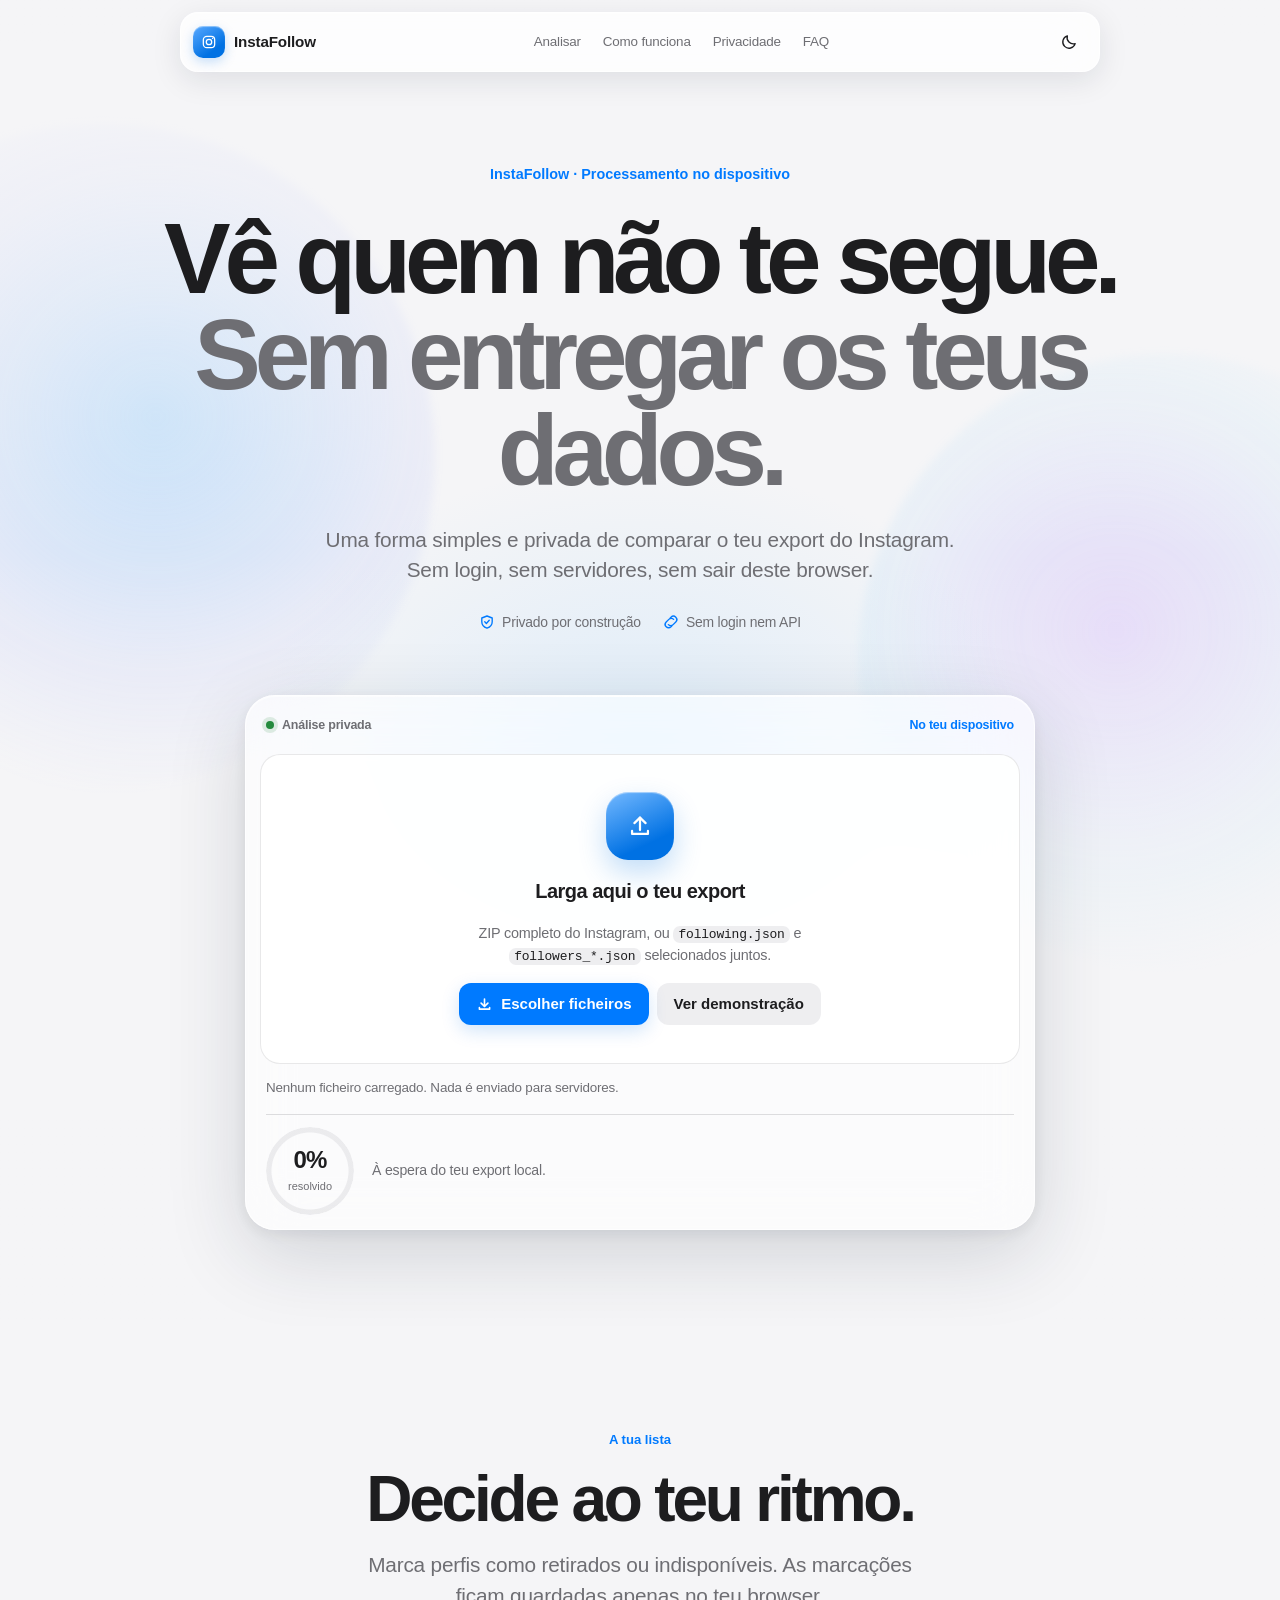
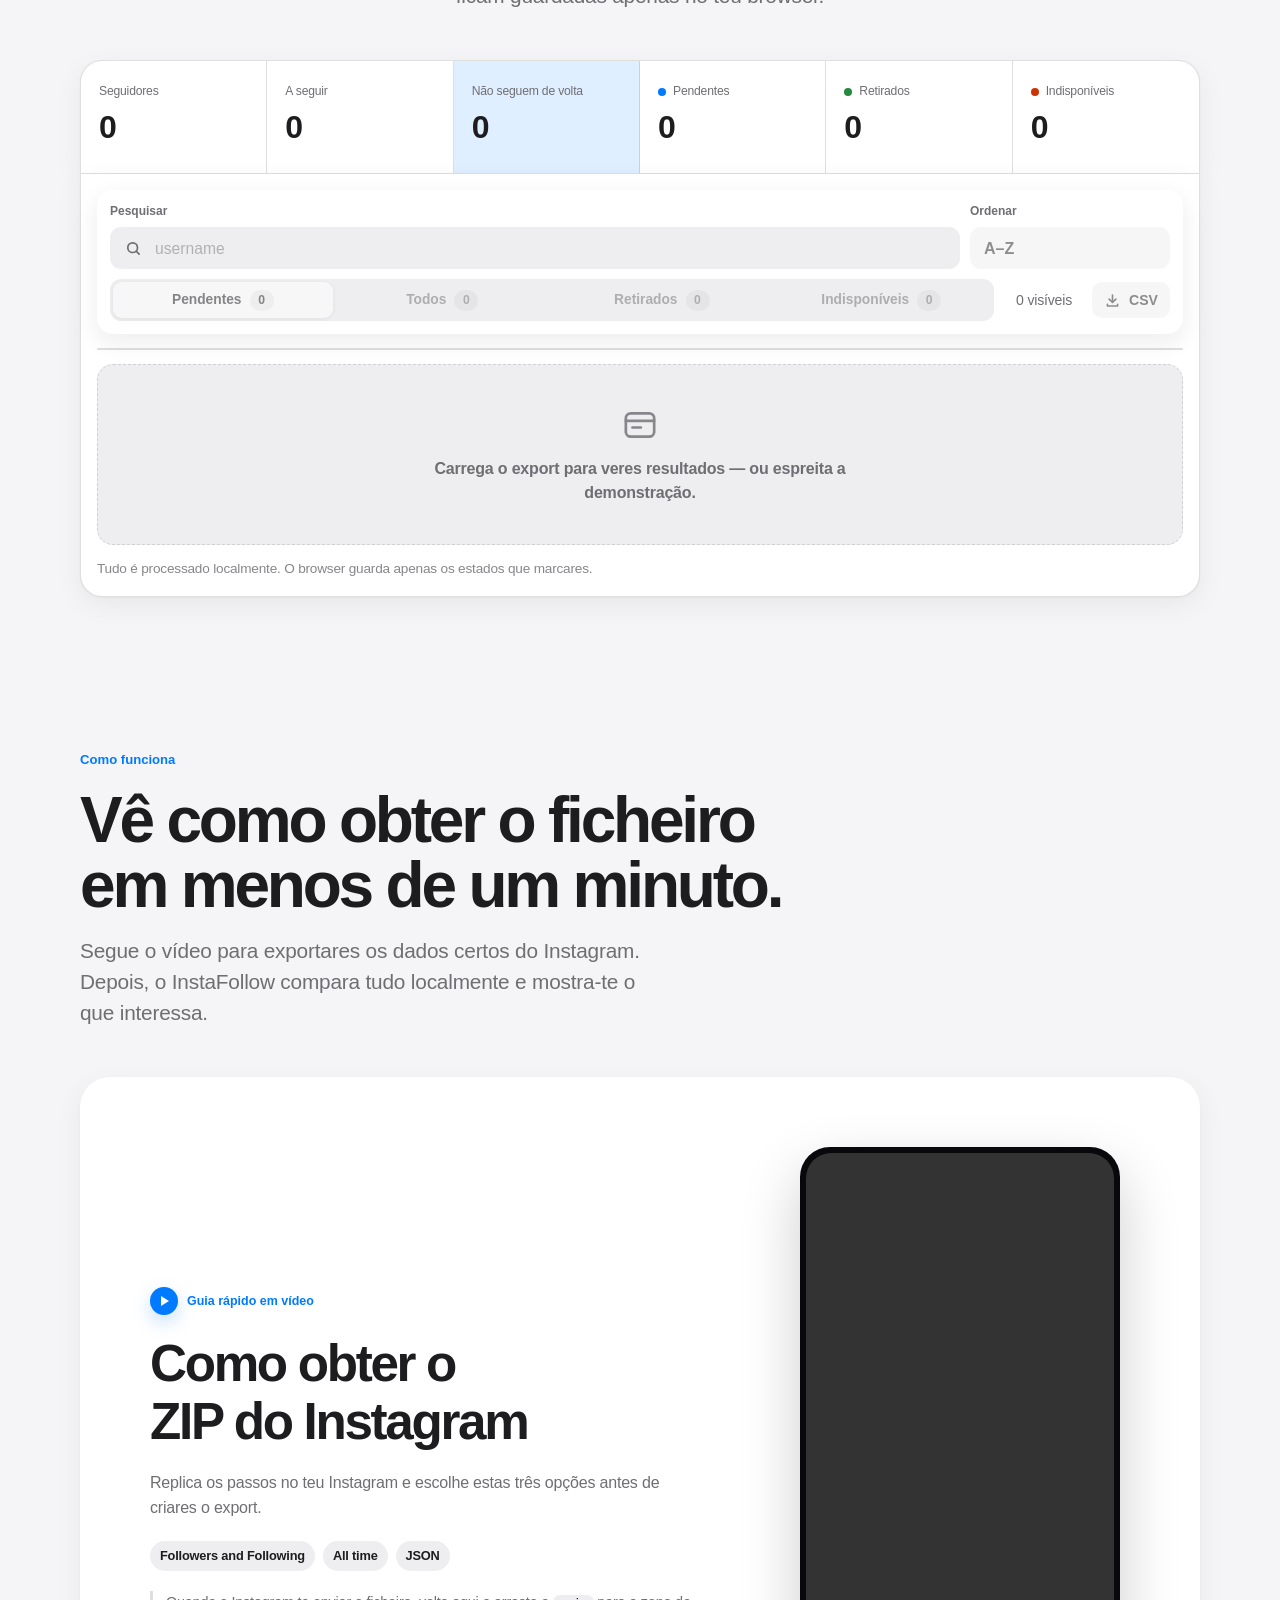
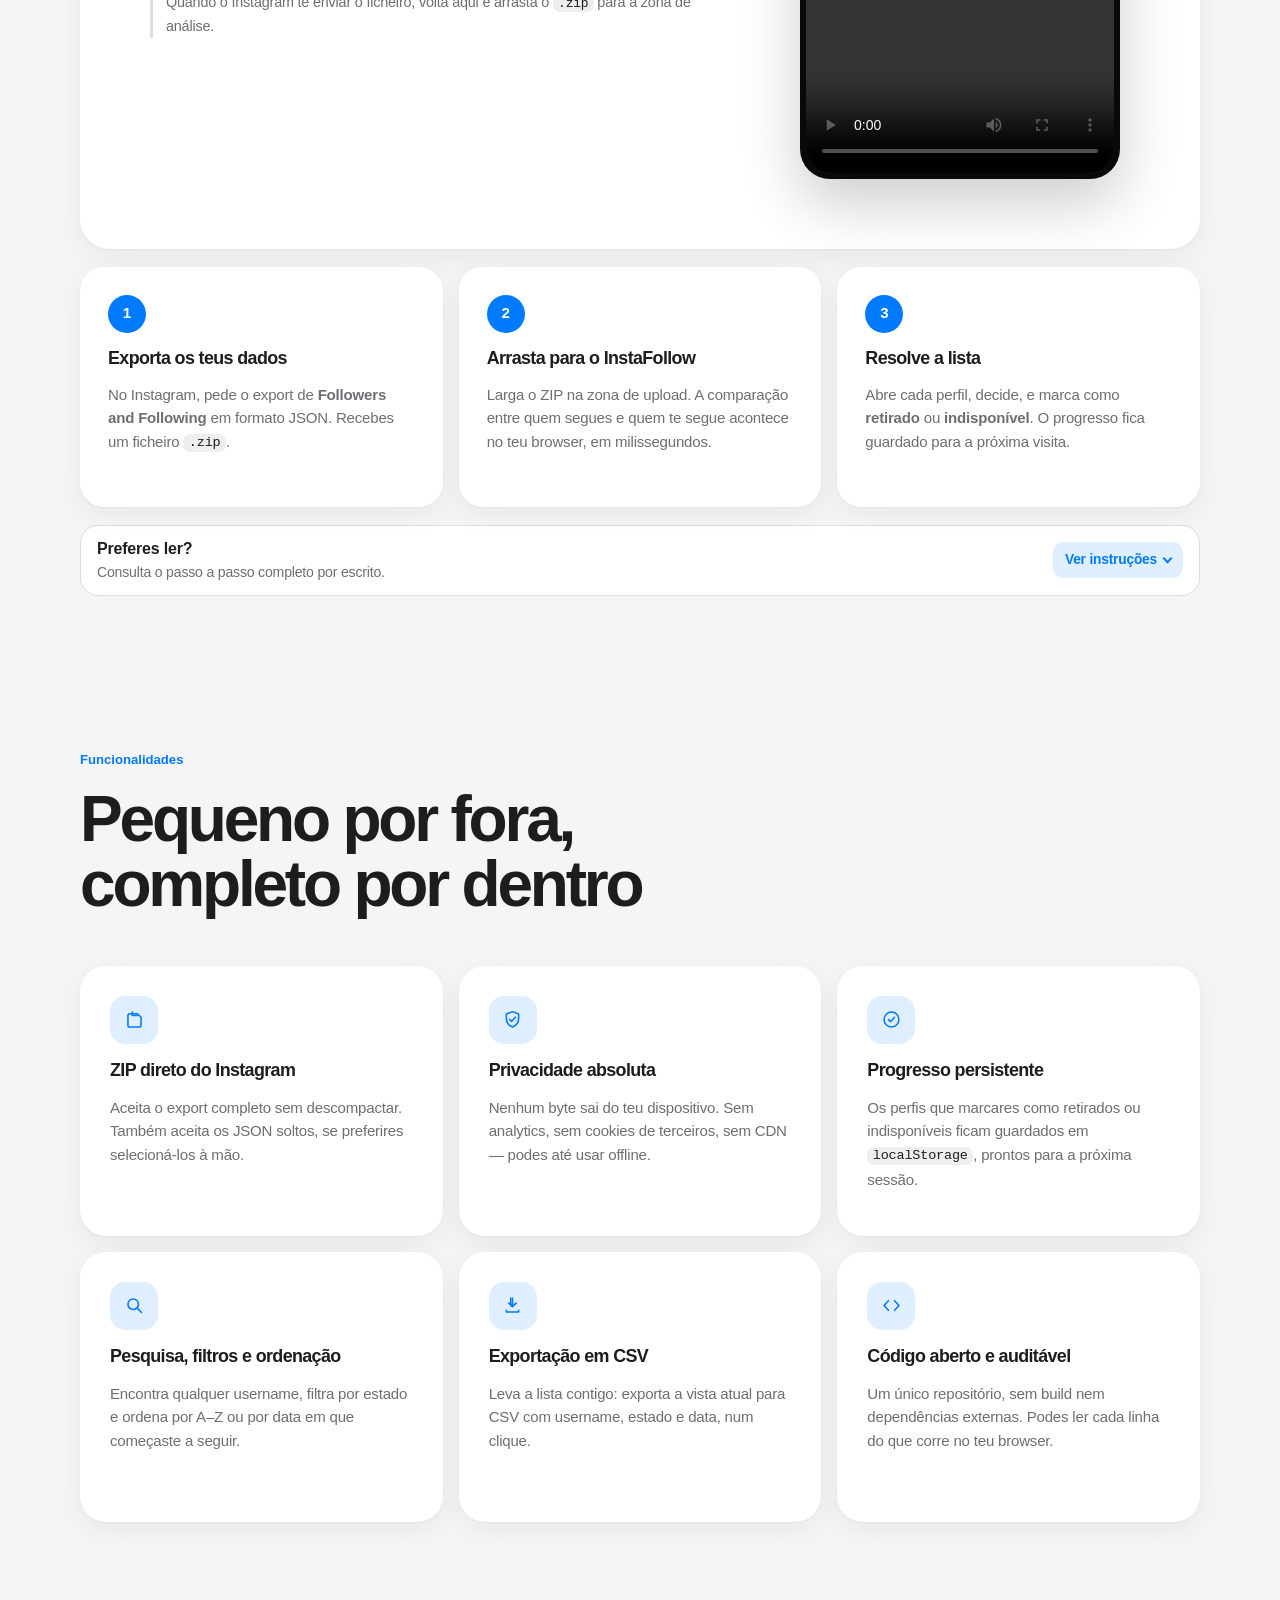
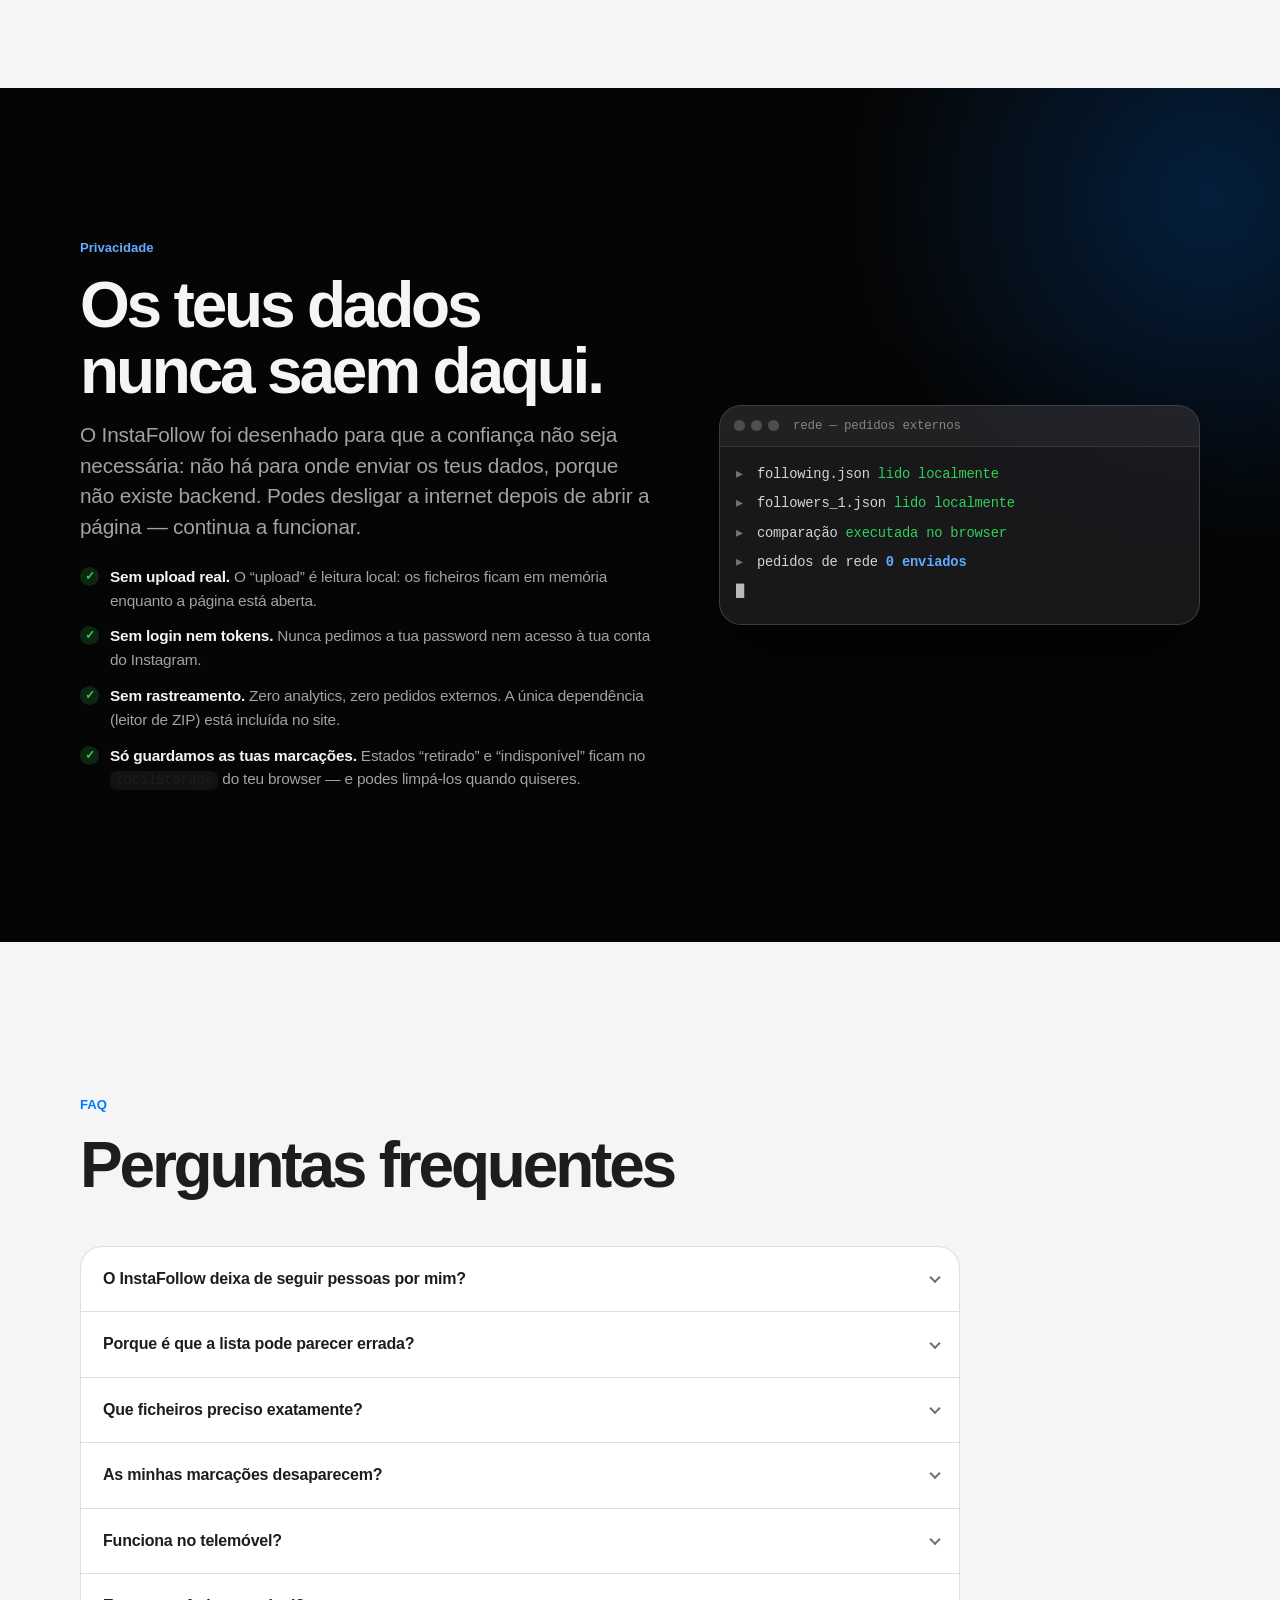
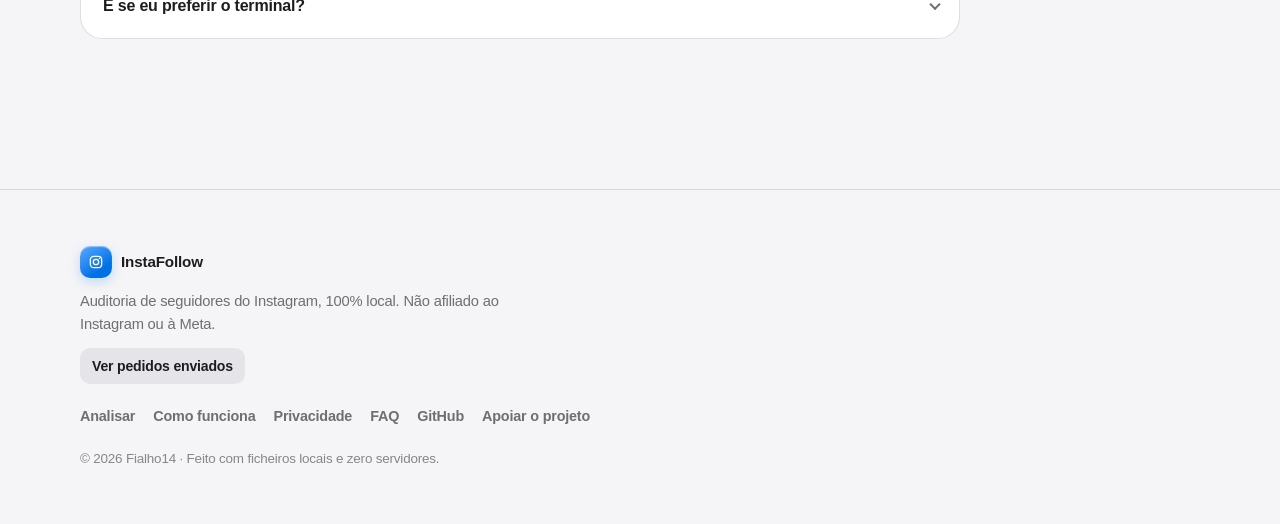
==== commit 8412d461: "SEO: atualizar canonical e URLs de partilha para instafollow-pt.vercel.app" ====
--- a/index.html
+++ b/index.html
@@ -8,12 +8,12 @@
   <meta name="color-scheme" content="light dark">
   <meta name="theme-color" content="#f5f5f7" media="(prefers-color-scheme: light)">
   <meta name="theme-color" content="#000000" media="(prefers-color-scheme: dark)">
-  <link rel="canonical" href="https://fialho14.github.io/InstaFollow/">
+  <link rel="canonical" href="https://instafollow-pt.vercel.app/">
   <meta property="og:type" content="website">
   <meta property="og:title" content="InstaFollow — Descobre quem não te segue de volta">
   <meta property="og:description" content="Arrasta o export ZIP do Instagram e recebe a lista no momento. Tudo corre localmente no teu browser.">
-  <meta property="og:url" content="https://fialho14.github.io/InstaFollow/">
-  <meta property="og:image" content="https://fialho14.github.io/InstaFollow/image/README/image.png">
+  <meta property="og:url" content="https://instafollow-pt.vercel.app/">
+  <meta property="og:image" content="https://instafollow-pt.vercel.app/image/README/image.png">
   <meta property="og:locale" content="pt_PT">
   <meta name="twitter:card" content="summary_large_image">
   <link rel="icon" href="data:image/svg+xml,%3Csvg xmlns='http://www.w3.org/2000/svg' viewBox='0 0 64 64'%3E%3Cdefs%3E%3ClinearGradient id='g' x1='0' y1='0' x2='1' y2='1'%3E%3Cstop offset='0' stop-color='%2374b9ff'/%3E%3Cstop offset='1' stop-color='%230071e3'/%3E%3C/linearGradient%3E%3C/defs%3E%3Crect x='4' y='4' width='56' height='56' rx='16' fill='url(%23g)'/%3E%3Ccircle cx='32' cy='32' r='12' fill='none' stroke='white' stroke-width='5'/%3E%3Ccircle cx='46' cy='18' r='4' fill='white'/%3E%3C/svg%3E">
--- a/assets/css/main.css
+++ b/assets/css/main.css
@@ -1377,6 +1377,12 @@
   background: #000;
   aspect-ratio: 499 / 1080;
   object-fit: contain;
+}
+
+/* Mantém o ecrã inicial escuro, mas integra melhor o vídeo claro após iniciar. */
+.video-frame.video-started,
+.video-frame.video-started video {
+  background: #fff;
 }
 
 .steps {
--- a/assets/css/apple.css
+++ b/assets/css/apple.css
@@ -416,15 +416,49 @@
 .source-pill { background: var(--apple-fill); color: var(--apple-secondary); font-weight: 550; }
 
 .progress-panel {
-  grid-template-columns: 64px 1fr;
-  gap: 14px;
+  grid-template-columns: 88px minmax(0, 1fr);
+  gap: 18px;
   margin-inline: 6px;
   border-color: var(--apple-separator);
 }
 
-.progress-ring { width: 64px; background: radial-gradient(circle at center, var(--glass-strong) 0 57%, transparent 59%), conic-gradient(var(--apple-blue) var(--progress), var(--apple-fill) 0); }
-.progress-ring strong { font-size: 1.08rem; }
-.progress-ring span { font-size: 0.52rem; }
+.progress-ring {
+  position: relative;
+  width: 88px;
+  background: transparent;
+  box-shadow: none;
+}
+
+/* Cut out the centre rather than cover it with translucent glass:
+   the progress colour stays in the ring and never bleeds behind the text. */
+.progress-ring::before {
+  position: absolute;
+  inset: 0;
+  border-radius: inherit;
+  background: conic-gradient(var(--apple-blue) var(--progress), var(--apple-fill) 0);
+  -webkit-mask: radial-gradient(closest-side, transparent calc(100% - 6px), #000 calc(100% - 5px));
+  mask: radial-gradient(closest-side, transparent calc(100% - 6px), #000 calc(100% - 5px));
+  content: "";
+  pointer-events: none;
+}
+
+.progress-ring > div { position: relative; text-align: center; }
+.progress-ring strong {
+  color: var(--apple-label);
+  font-size: 1.5rem;
+  font-weight: 650;
+  line-height: 1.1;
+  letter-spacing: -0.035em;
+  font-variant-numeric: tabular-nums;
+}
+.progress-ring span {
+  margin-top: 4px;
+  color: var(--apple-secondary);
+  font-size: 0.6875rem;
+  font-weight: 500;
+  letter-spacing: 0;
+  text-transform: none;
+}
 .progress-text { color: var(--apple-secondary); font-size: 0.88rem; }
 
 /* Results become one quiet application surface. */
@@ -714,3 +748,237 @@
 @media (prefers-reduced-motion: reduce) {
   .feature-card:hover { transform: none; }
 }
+
+/* Mobile product pass: compact summary, native toolbar, non-overlapping nav. */
+@media (max-width: 760px) {
+  html {
+    scroll-padding-top: 20px;
+  }
+
+  .site-header {
+    position: relative;
+    top: auto;
+    margin-top: max(8px, env(safe-area-inset-top));
+  }
+
+  .header-inner {
+    width: calc(100% - 24px);
+    min-height: 54px;
+    padding: 5px 7px 5px 10px;
+    border-radius: 17px;
+  }
+
+  .brand-mark {
+    width: 36px;
+    height: 36px;
+    border-radius: 11px;
+  }
+
+  .brand-name {
+    display: inline;
+  }
+
+  .theme-toggle {
+    width: 44px;
+    height: 44px;
+  }
+
+  .hero {
+    margin-top: 0;
+    padding-top: 54px;
+  }
+
+  .dashboard {
+    padding-top: 76px;
+  }
+
+  .dashboard .section-head {
+    margin-bottom: 28px;
+    text-align: left;
+    justify-items: start;
+  }
+
+  .stats {
+    display: flex;
+    gap: 10px;
+    overflow-x: auto;
+    margin: 0 -14px 12px;
+    padding: 2px 14px 8px;
+    border: 0;
+    border-radius: 0;
+    background: transparent;
+    box-shadow: none;
+    scroll-padding-inline: 14px;
+    scroll-snap-type: x proximity;
+    scrollbar-width: none;
+    -webkit-overflow-scrolling: touch;
+  }
+
+  .stats::-webkit-scrollbar,
+  .view-tabs::-webkit-scrollbar {
+    display: none;
+  }
+
+  .stat,
+  .stat:nth-child(3),
+  .stat:nth-child(even),
+  .stat:nth-child(-n + 3),
+  .stat:nth-child(n + 5) {
+    min-width: 136px;
+    min-height: 94px;
+    flex: 0 0 136px;
+    gap: 7px;
+    border: 1px solid var(--apple-separator);
+    border-radius: 16px;
+    padding: 14px 15px;
+    background: var(--apple-surface);
+    box-shadow: 0 1px 2px rgba(0, 0, 0, 0.03), 0 7px 20px rgba(0, 0, 0, 0.045);
+    scroll-snap-align: start;
+  }
+
+  .stat.highlight {
+    order: -1;
+    min-width: 190px;
+    flex-basis: 190px;
+    border: 1px solid color-mix(in srgb, var(--apple-blue) 24%, var(--apple-separator));
+    background: linear-gradient(145deg, color-mix(in srgb, var(--apple-blue-soft) 82%, var(--apple-surface)), var(--apple-surface));
+  }
+
+  .stat-label {
+    min-height: 34px;
+    align-items: flex-start;
+    font-size: 0.78rem;
+    line-height: 1.25;
+  }
+
+  .stat-value {
+    font-size: 1.85rem;
+    line-height: 1;
+  }
+
+  .workbench {
+    gap: 12px;
+    border: 1px solid var(--apple-separator);
+    border-radius: 20px;
+    padding: 12px;
+    box-shadow: 0 8px 28px rgba(0, 0, 0, 0.055);
+  }
+
+  .toolbar {
+    display: grid;
+    grid-template-columns: minmax(0, 1fr) minmax(112px, 0.48fr);
+    gap: 10px;
+    padding: 0;
+    border: 0;
+    border-radius: 0;
+    background: transparent;
+    box-shadow: none;
+    backdrop-filter: none;
+    -webkit-backdrop-filter: none;
+  }
+
+  .field {
+    gap: 6px;
+  }
+
+  .field-label {
+    padding-left: 2px;
+    font-size: 0.75rem;
+  }
+
+  .input-shell,
+  select {
+    min-height: 46px;
+    border-radius: 13px;
+  }
+
+  .input-shell {
+    gap: 8px;
+    padding: 0 12px;
+  }
+
+  select {
+    padding-left: 12px;
+    font-size: 0.9rem;
+  }
+
+  .filter-bar {
+    grid-column: 1 / -1;
+    display: grid;
+    grid-template-columns: minmax(0, 1fr);
+    gap: 10px;
+  }
+
+  .view-tabs {
+    display: flex;
+    min-height: 44px;
+    overflow-x: auto;
+    padding: 3px;
+    border-radius: 13px;
+    scroll-snap-type: x proximity;
+    scrollbar-width: none;
+    -webkit-overflow-scrolling: touch;
+  }
+
+  .view-tab {
+    min-width: max-content;
+    min-height: 44px;
+    flex: 1 0 auto;
+    gap: 6px;
+    padding: 0 13px;
+    scroll-snap-align: start;
+  }
+
+  .view-tab strong {
+    min-width: 22px;
+    min-height: 20px;
+    padding: 0 6px;
+  }
+
+  .toolbar-side {
+    grid-column: 1 / -1;
+    min-height: 44px;
+    justify-content: space-between;
+    align-items: center;
+    padding: 0 2px;
+  }
+
+  .visible-count {
+    min-height: 36px;
+    padding: 0 4px;
+    font-size: 0.85rem;
+  }
+
+  .toolbar-side .button.small {
+    min-height: 40px;
+    padding-inline: 13px;
+  }
+}
+
+@media (max-width: 390px) {
+  .toolbar {
+    grid-template-columns: minmax(0, 1fr) 108px;
+  }
+
+  .input-shell {
+    grid-template-columns: 17px 1fr;
+  }
+
+  .input-shell input {
+    font-size: 0.9rem;
+  }
+
+  .stat,
+  .stat:nth-child(3),
+  .stat:nth-child(even),
+  .stat:nth-child(-n + 3),
+  .stat:nth-child(n + 5) {
+    min-width: 128px;
+    flex-basis: 128px;
+  }
+
+  .stat.highlight {
+    min-width: 176px;
+    flex-basis: 176px;
+  }
+}
